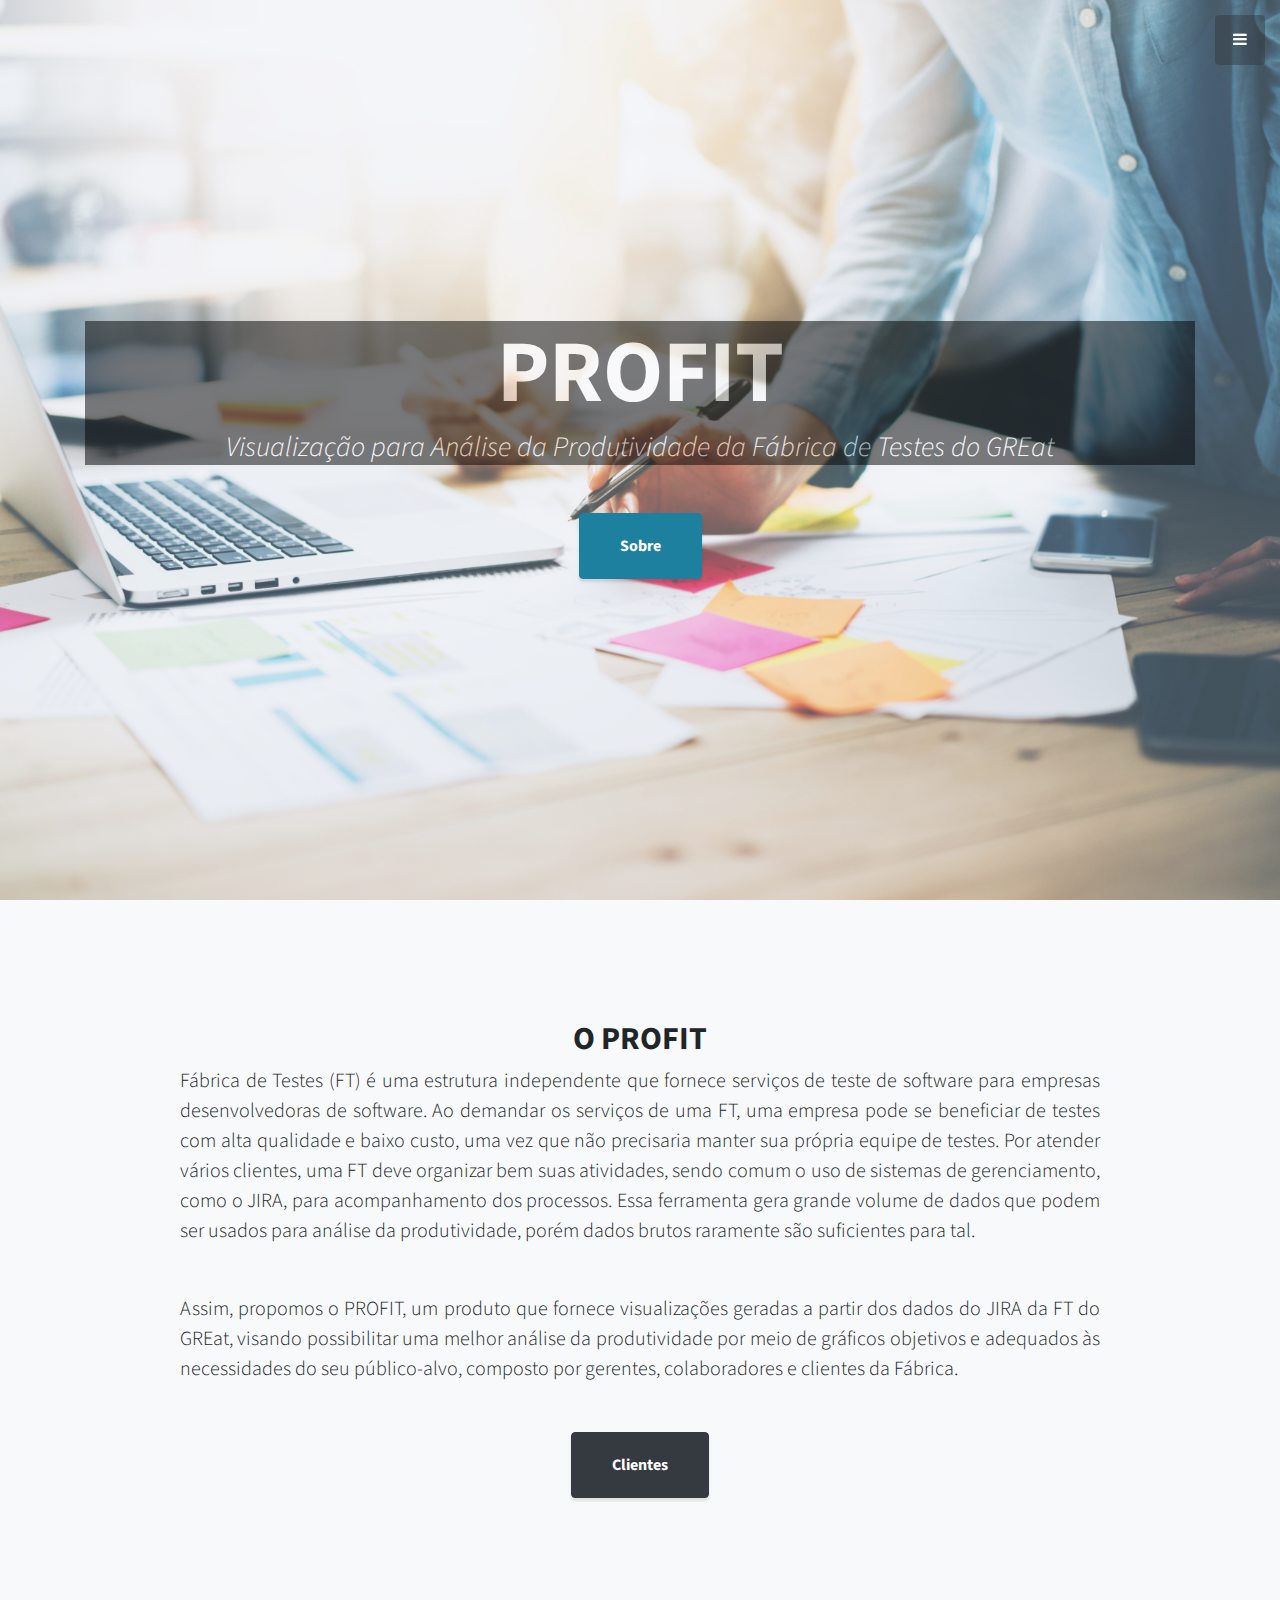
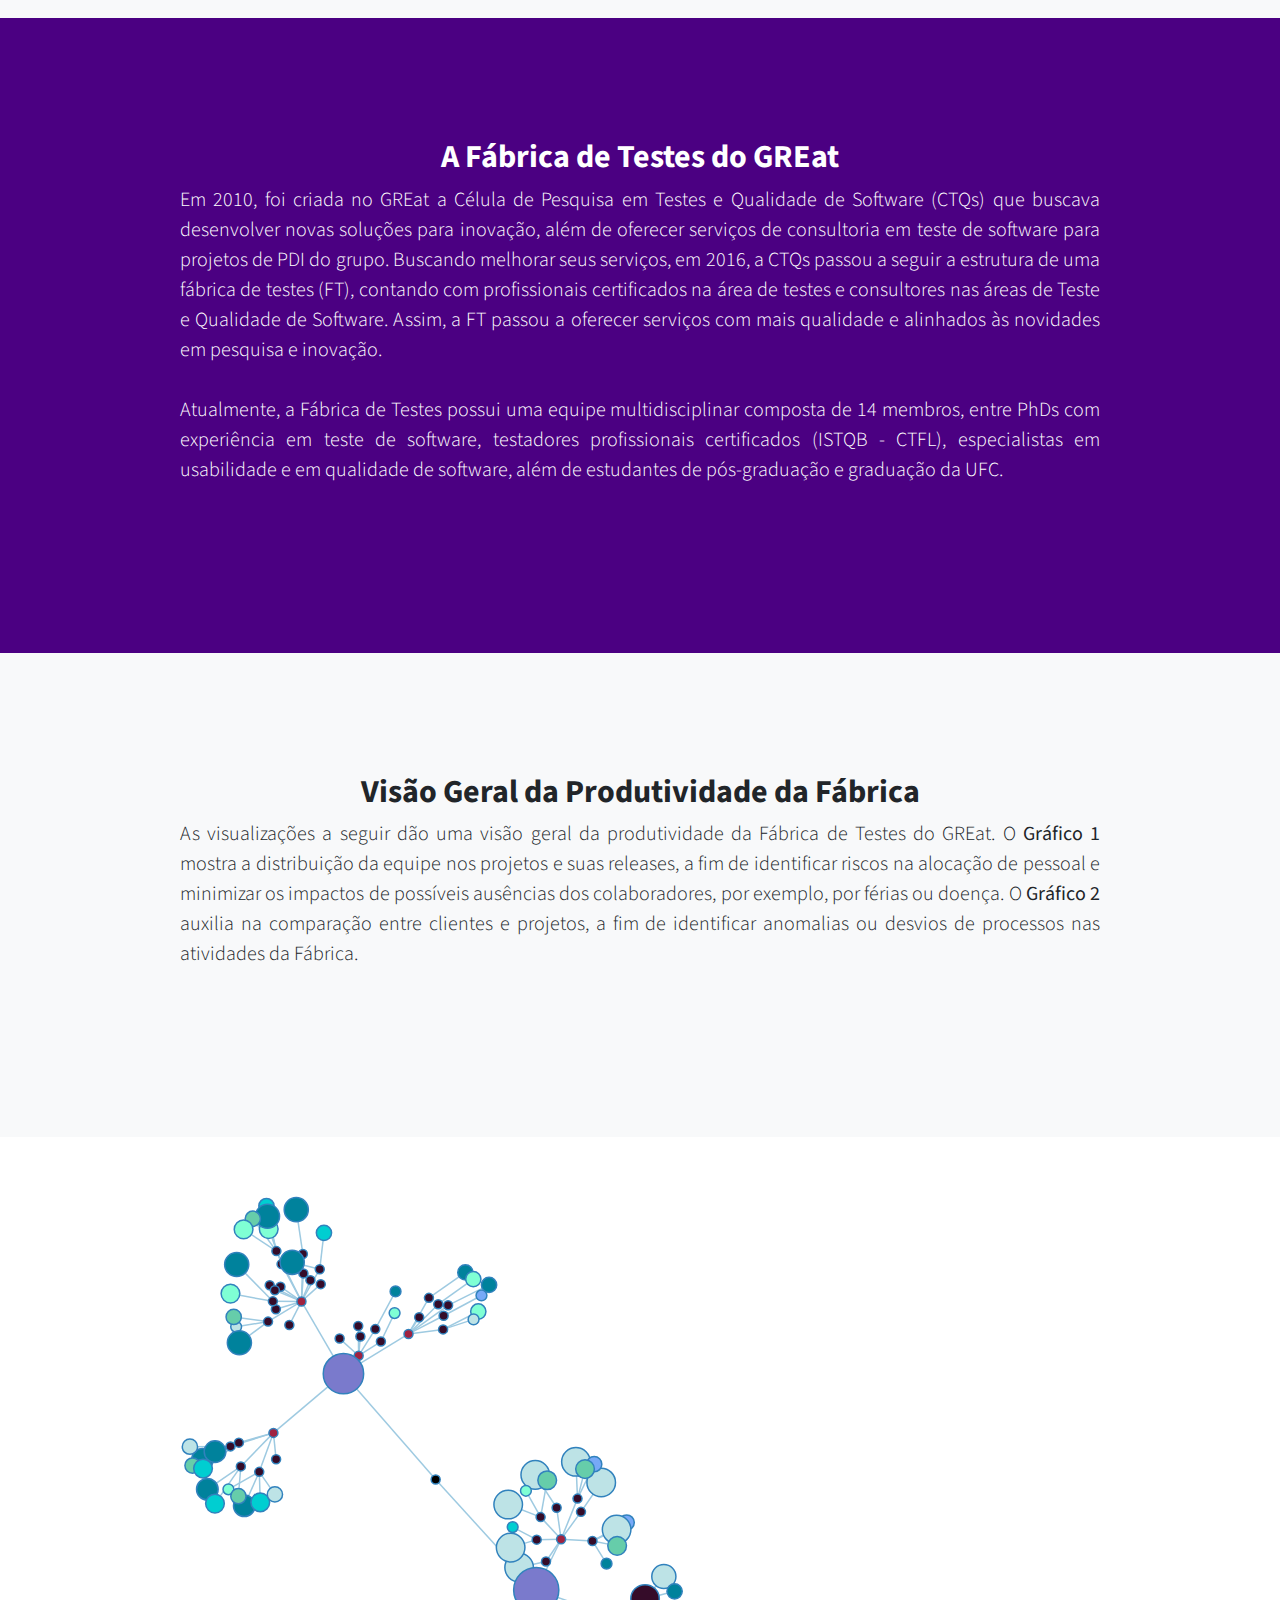
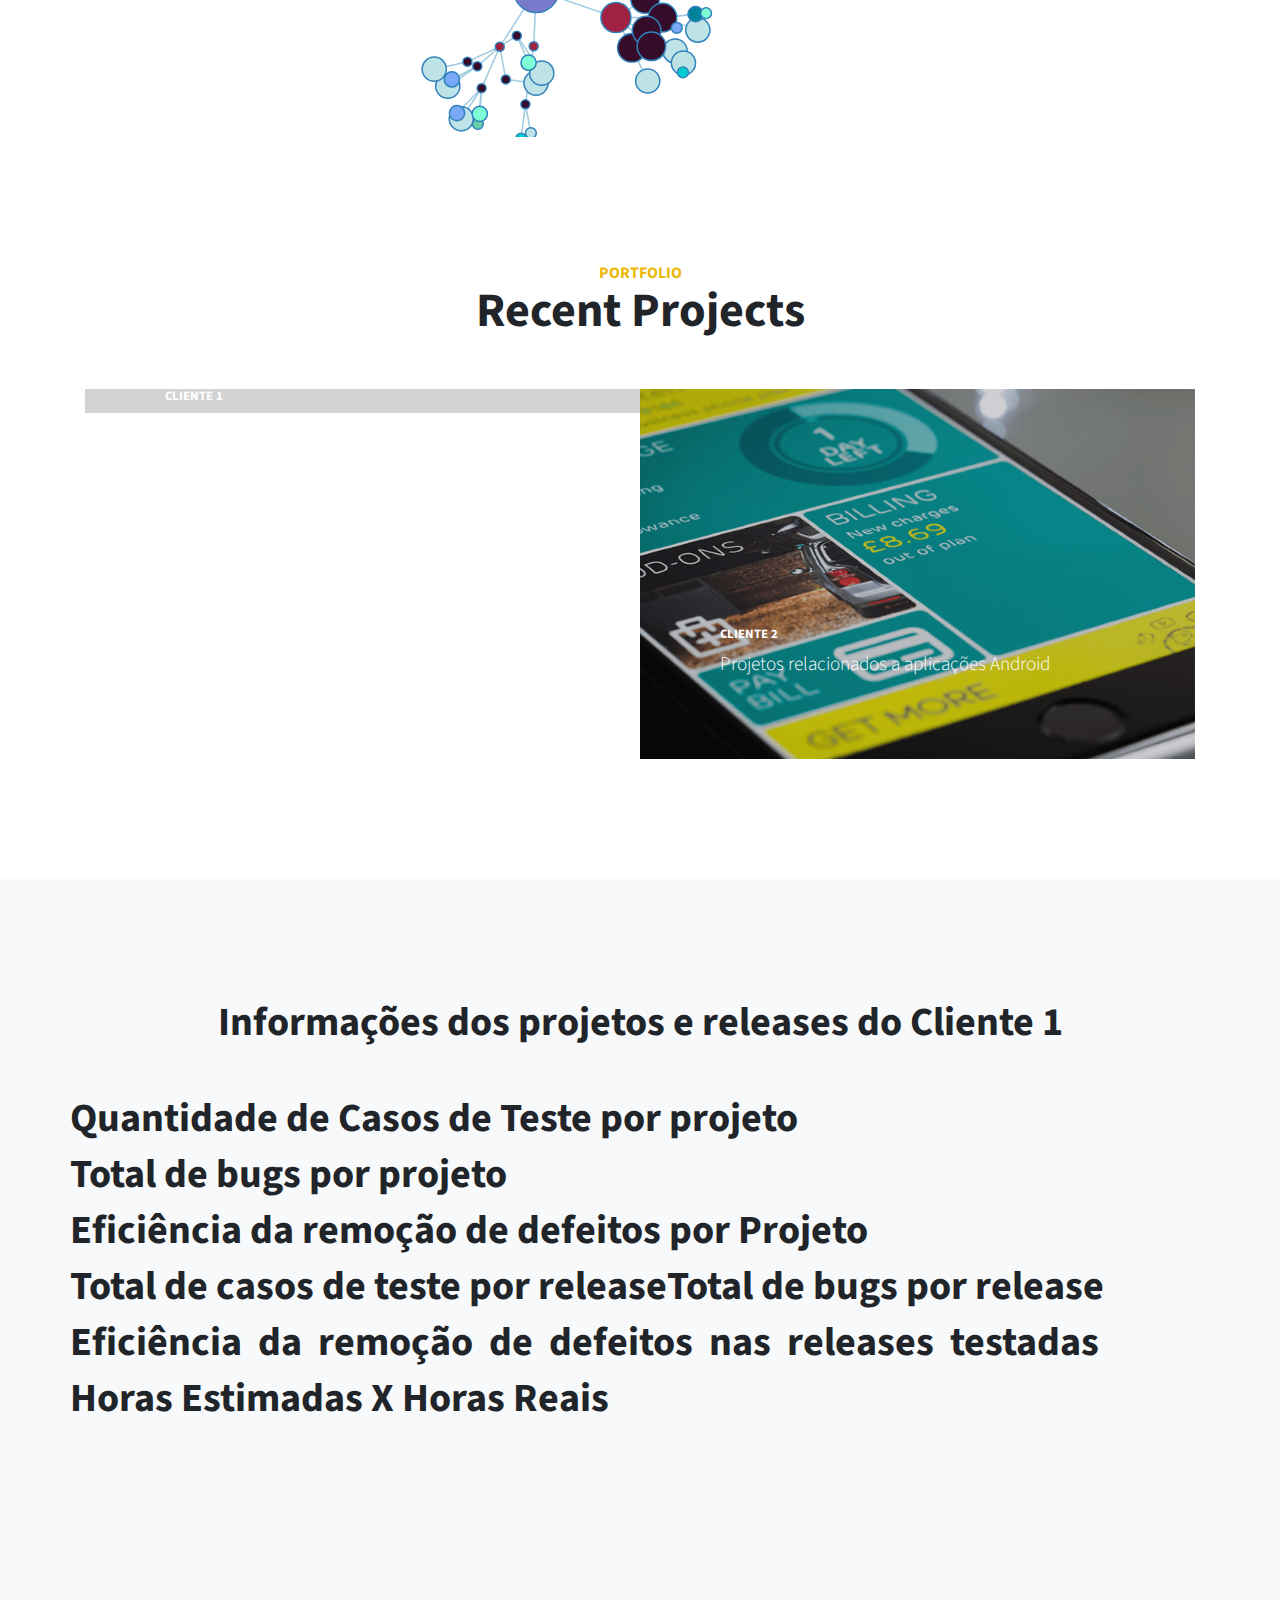
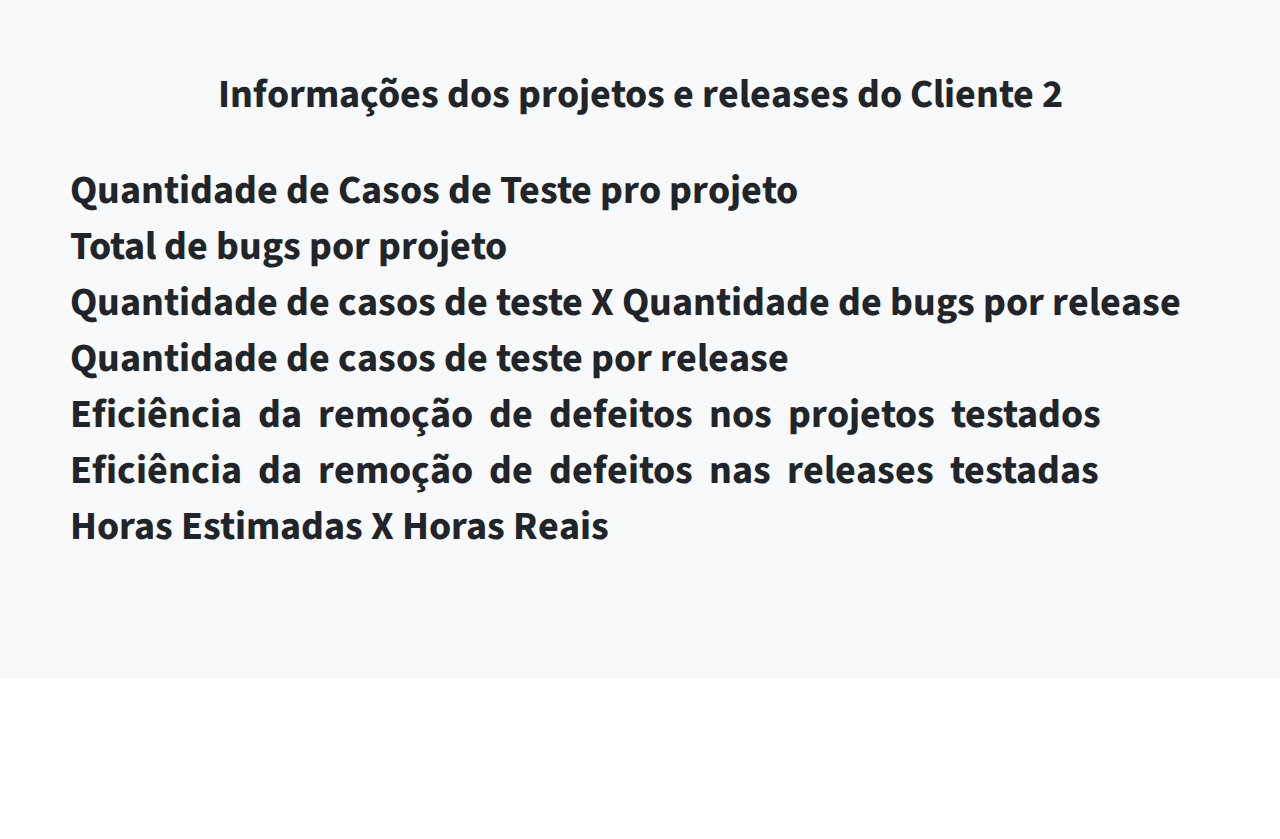
==== Site Visualizacao/index.html @ 038bfd09 "grafico de node" ====
<!DOCTYPE html>
<html lang="en">

  <head>

    <meta charset="utf-8">
    <meta name="viewport" content="width=device-width, initial-scale=1, shrink-to-fit=no">
    <meta name="description" content="">
    <meta name="author" content="">

    <link rel="stylesheet" href="css/dc.css">
    <link rel="stylesheet" href="css/styles.css">
    <script src="js/crossfilter.js" charset="utf-8"></script>
    <script src="https://d3js.org/d3.v3.min.js" charset="utf-8"></script>
    <script src="js/dc.js" charset="utf-8"></script>

    <title>Trabalho Final de Visualização</title>

    <!-- Bootstrap Core CSS -->
    <link href="vendor/bootstrap/css/bootstrap.min.css" rel="stylesheet">

    <!-- Custom Fonts -->
    <link href="vendor/font-awesome/css/font-awesome.min.css" rel="stylesheet" type="text/css">
    <link href="https://fonts.googleapis.com/css?family=Source+Sans+Pro:300,400,700,300italic,400italic,700italic" rel="stylesheet" type="text/css">
    <link href="vendor/simple-line-icons/css/simple-line-icons.css" rel="stylesheet">

    <!-- Gráfico de node CSS -->
    <link rel="stylesheet" type="text/css" href="css/style_node_link.css">

    <!-- Custom CSS -->
    <link href="css/stylish-portfolio.min.css" rel="stylesheet">

  </head>

  <body id="page-top">
    <!-- Navigation -->
    <a class="menu-toggle rounded" href="#">
      <i class="fa fa-bars"></i>
    </a>
    <nav id="sidebar-wrapper">
      <ul class="sidebar-nav">
        <li class="sidebar-brand">
          <a class="js-scroll-trigger" href="#page-top">Trabalho de Visualização</a>
        </li>
        <li class="sidebar-nav-item">
          <a class="js-scroll-trigger" href="#page-top">Início</a>
        </li>
        <li class="sidebar-nav-item">
          <a class="js-scroll-trigger" href="#geral">O PROFIT</a>
        </li>
        <li class="sidebar-nav-item">
          <a class="js-scroll-trigger" href="#fabrica">Fábrica de Teste</a>
        </li>
        <li class="sidebar-nav-item">
          <a class="js-scroll-trigger" href="#visualizacao">Visão Geral</a>
        </li>
        <li class="sidebar-nav-item">
          <a class="js-scroll-trigger" href="#clientes">Clientes</a>
        </li>

        <li class="sidebar-nav-item">
          <a class="js-scroll-trigger" href="#Cliente1">Projetos</a>
        </li>
        <li class="sidebar-nav-item">
          <a class="js-scroll-trigger" href="#contact">Equipe</a>
        </li>
      </ul>
    </nav>

    <!-- Header -->
    <header class="masthead d-flex">
      <div class="container text-center my-auto">

       <div class="teste" style="background-color: #000; opacity: 0.5">
        <h1 class="mb-1" style="color: white;">PROFIT</h1>
        <h3 class="mb-5" style="font-weight:300; color: white;  ">
          <em>Visualização para Análise da Produtividade da Fábrica de Testes do GREat  </em>
        </h3>

        </div>

        <a class="btn btn-primary btn-xl js-scroll-trigger" href="#geral">Sobre</a>
      </div>
      <div class="overlay"></div>
    </header>

    <!-- Visão Geral -->
    <section class="content-section bg-light" id="geral">
      <div class="container text-center">
        <div class="row">
          <div class="col-lg-10 mx-auto">
            <h2>O PROFIT</h2>

            <p class="lead mb-5" style="text-align:justify; text-justify: inter-word;">
              Fábrica de Testes (FT) é uma estrutura independente  que fornece serviços de teste de software para empresas desenvolvedoras de software. Ao demandar os serviços de uma FT, uma empresa pode se beneficiar de testes com alta qualidade e baixo custo, uma vez que não precisaria manter sua própria equipe de testes. Por atender vários clientes, uma FT deve organizar bem suas atividades, sendo comum o uso de sistemas de gerenciamento, como o JIRA, para acompanhamento dos processos. Essa ferramenta gera grande volume de dados que podem ser usados para análise da produtividade, porém dados brutos raramente são suficientes para tal.
            </p>
            <p class="lead mb-5" style="text-align:justify; text-justify: inter-word;">
              Assim, propomos o PROFIT, um produto que fornece visualizações geradas a partir dos dados do JIRA da FT do GREat, visando possibilitar uma melhor análise da produtividade por meio de gráficos objetivos e adequados às necessidades do seu público-alvo, composto por  gerentes, colaboradores e clientes da Fábrica.
            </p>
            <a class="btn btn-dark btn-xl js-scroll-trigger" href="#clientes">Clientes</a>
          </div>
        </div>
      </div>
    </section>


<!-- A fábrica de testes -->
    <section class="content-section bg-teste" id="fabrica" style="background-color: indigo">
      <div class="container text-center">
        <div class="row">
          <div class="col-lg-10 mx-auto">
            <h2 style="color: #fff">A Fábrica de Testes do GREat </h2>

            <p class="lead mb-5" style="text-align:justify; text-justify: inter-word; color: #fff" >
              Em 2010, foi criada no GREat a Célula de Pesquisa em Testes e Qualidade de Software (CTQs) que buscava desenvolver novas soluções para inovação, além de oferecer serviços de consultoria em teste de software para projetos de PDI do grupo. Buscando melhorar seus serviços, em 2016, a CTQs passou a seguir a estrutura de uma fábrica de testes (FT), contando com profissionais certificados na área de testes e consultores nas áreas de Teste e Qualidade de Software. Assim, a FT passou a oferecer serviços com mais qualidade e alinhados às novidades em pesquisa e inovação.
              <br><br>
              Atualmente, a Fábrica de Testes possui uma equipe multidisciplinar composta de 14 membros, entre PhDs com experiência em teste de software, testadores profissionais certificados (ISTQB - CTFL), especialistas em usabilidade e em qualidade de software, além de estudantes de pós-graduação e graduação da UFC.
            </p>

          </div>
        </div>
      </div>
    </section>

<!-- Visão Geral da Produtividade da Fábrica para o Cliente 1 -->
      <section class="content-section bg-light" id="visualizacao">
          <div class="container text-center">
             <div class="row">
               <div class="col-lg-10 mx-auto">
                 <h2>Visão Geral da Produtividade da Fábrica</h2>

                   <p class="lead mb-5" style="text-align:justify; text-justify: inter-word;" >
                   As visualizações a seguir dão uma visão geral da produtividade da Fábrica de Testes do GREat. O <b>Gráfico 1</b> mostra a distribuição da equipe nos projetos e suas releases, a fim de identificar riscos na alocação de pessoal e minimizar os impactos de possíveis ausências dos colaboradores, por exemplo, por férias ou doença.
                   O <b>Gráfico 2</b> auxilia na comparação entre clientes e projetos, a fim de identificar anomalias ou desvios de processos nas atividades da Fábrica.
                  </p>
                  <div class="container text-center">
                  <!-- Scripts do node -->
                  <script src="js/d3.v3.min.js"></script>
                  <script src="js/FT_Node_Link.js"></script>
                  </div> 

              </div>
             </div>
           </div>
       </section>
    <!-- Fim da seção de explicação das visualizações -->


<!-- Portfolio -->
    <section class="content-section" id="clientes">
      <div class="container">
        <div class="content-section-heading text-center">
          <h3 class="text-secondary mb-0">Portfolio</h3>
          <h2 class="mb-5">Recent Projects</h2>
        </div>
        <div class="row no-gutters">
          <div class="col-lg-6">
            <a class="portfolio-item" href="#Cliente1">
              <span class="caption">
                <span class="caption-content">
                  <h2>Cliente 1 </h2>
                  <p class="mb-0">Projetos relacionados a sistemas web</p>
                </span>
              </span>
              <img class="img-fluid" src="img/bClient01.png" alt="">
            </a>
          </div>
          <div class="col-lg-6">
            <a class="portfolio-item" href="#Cliente2">
              <span class="caption">
                <span class="caption-content">
                  <h2>Cliente 2 </h2>
                  <p class="mb-0">Projetos relacionados a aplicações Android</p>
                </span>
              </span>
              <img class="img-fluid" src="img/bClient02.png" alt="">
            </a>
          </div>

        </div>
      </div>
    </section>


    <!-- Cliente 1
    <section class="content-section bg-light" id="Cliente1">

      Inicio dos gráficos GErais do Cliente 1
      <div class="container text-center">
        <div class="row">
          <div class="col-lg-10 mx-auto">
            <h2>Informações Projeto 1</h2>
          </div>

          <div><h1>Gráfico de nós</h1>
             <div id=""></div>
          </div>

          <div><h1>Gráfico de Coordenadas Paraleleas</h1>
             <div id=""></div>
          </div>
        </div>
      </div>
    </section>
    Fim dos gráficos GErais do Cliente 1-->

    <!-- Projetos do cliente 1-->
    <section class="content-section bg-light" id="Cliente1">
      <!--Inicio dos gráficos dos projetos do cliente 1-->
      <div class="container text-center">
        <div class="row">
          <div class="col-lg-10 mx-auto">
            <h1>Informações dos projetos e releases do Cliente 1</h1>
          </div>

          <br></br><br></br>

          <div><h1>Quantidade de Casos de Teste por projeto</h1>
             <div id="chartTC_Projeto_Client1"></div>
          </div>

          <div><h1>Total de bugs por projeto</h1>
             <div id="chartBugs_Projeto_Client1"></div>
          </div>

          <div><h1>Eficiência da remoção de defeitos por Projeto</h1>
             <div id="chartDRE_Project_Client1"></div>
          </div>

          <div><h1>Total de casos de teste por release</h1>
             <div id="chartTC_Release_Client1"></div>
          </div>

          <div><h1>Total de bugs por release</h1>
             <div id="chartBugs_Release_Client1"></div>
          </div>

          <div><h1>Eficiência​ ​ da​ ​ remoção​ ​ de​ ​ defeitos​ ​ nas​ ​ releases​ ​ testadas</h1>
             <div id="chartDRE_Release_Client1"></div>
          </div>

          <div><h1>Horas Estimadas X Horas Reais</h1>
             <div id="chartHoras_Release_Client1"></div>
          </div>

        </div>
      </div>
      <!--Fim dos gráficos dos projetos do cliente 1-->
    </section>
    <!-- FIM Projetos do cliente 1-->

    <!-- Projetos do cliente 2-->
    <section class="content-section bg-light" id="Cliente2">

      <!--Inicio dos gráficos dos projetos do cliente 1-->
      <div class="container text-center">
        <div class="row">
          <div class="col-lg-10 mx-auto">
            <h1>Informações dos projetos e releases do Cliente 2</h1>
          </div>

          <br></br><br></br>

          <div><h1>Quantidade de Casos de Teste pro projeto</h1>
             <div id="chartTC_Projeto_Client2"></div>
          </div>

          <div><h1>Total de bugs por projeto</h1>
             <div id="chartBugs_Projeto_Client2"></div>
          </div>

          <div><h1>Quantidade de casos de teste X Quantidade de bugs por release</h1>
             <div id="chartDRE_Project_Client2"></div>
          </div>
          <div><h1>Quantidade de casos de teste por release</h1>
             <div id="chartTC_Release_Client2"></div>
          </div>

          <div><h1>Eficiência​ ​ da​ ​ remoção​ ​ de​ ​ defeitos​ ​ nos​ ​ projetos ​ testados</h1>
             <div id="chartBugs_Release_Client2"></div>
          </div>

          <div><h1>Eficiência​ ​ da​ ​ remoção​ ​ de​ ​ defeitos​ ​ nas​ ​ releases​ ​ testadas</h1>
             <div id="chartDRE_Release_Client2"></div>
          </div>

          <div><h1>Horas Estimadas X Horas Reais</h1>
             <div id="chartHoras_Release_Client2"></div>
          </div>

        </div>
      </div>
      <!--Fim dos gráficos dos projetos do cliente 2-->
    </section>
    <!-- FIM Projetos do cliente 2-->


    <!-- Footer -->
    <footer class="footer text-center">
      <div class="container">
        <!--
        <ul class="list-inline mb-5">
          <li class="list-inline-item">
            <a class="social-link rounded-circle text-white mr-3" href="#">
              <i class="icon-social-facebook"></i>
            </a>
          </li>
          <li class="list-inline-item">
            <a class="social-link rounded-circle text-white mr-3" href="#">
              <i class="icon-social-twitter"></i>
            </a>
          </li>
          <li class="list-inline-item">
            <a class="social-link rounded-circle text-white" href="#">
              <i class="icon-social-github"></i>
            </a>
          </li>
        </ul>
        <p class="text-muted small mb-0">Copyright &copy; Your Website 2017</p> -->
      </div>
    </footer>

    <!-- Scroll to Top Button-->
    <a class="scroll-to-top rounded js-scroll-trigger" href="#page-top">
      <i class="fa fa-angle-up"></i>
    </a>

    <!-- Bootstrap core JavaScript -->
    <script src="vendor/jquery/jquery.min.js"></script>
    <script src="vendor/bootstrap/js/bootstrap.bundle.min.js"></script>

    <!-- Plugin JavaScript -->
    <script src="vendor/jquery-easing/jquery.easing.min.js"></script>

    <!-- Custom scripts for this template -->
    <script src="js/stylish-portfolio.min.js"></script>

    <!-- Gráficos Cliente 1 -->
    <script src="js/graph_Client1.js"></script>

    <!-- Gráficos Cliente 2 -->
    <script src="js/graph_Client2.js"></script>

    <script>

    </script>



  </body>

</html>
---- Site Visualizacao/css/dc.css ----
.dc-chart path.dc-symbol, .dc-legend g.dc-legend-item.fadeout {
  fill-opacity: 0.5;
  stroke-opacity: 0.5; }

div.dc-chart {
  float: left; }

.dc-chart rect.bar {
  stroke: none;
  cursor: pointer; }
  .dc-chart rect.bar:hover {
    fill-opacity: .5; }

.dc-chart rect.deselected {
  stroke: none;
  fill: #ccc; }

.dc-chart .pie-slice {
  fill: #fff;
  font-size: 12px;
  cursor: pointer; }
  .dc-chart .pie-slice.external {
    fill: #000; }
  .dc-chart .pie-slice :hover, .dc-chart .pie-slice.highlight {
    fill-opacity: .8; }

.dc-chart .pie-path {
  fill: none;
  stroke-width: 2px;
  stroke: #000;
  opacity: 0.4; }

.dc-chart .selected path, .dc-chart .selected circle {
  stroke-width: 3;
  stroke: #ccc;
  fill-opacity: 1; }

.dc-chart .deselected path, .dc-chart .deselected circle {
  stroke: none;
  fill-opacity: .5;
  fill: #ccc; }

.dc-chart .axis path, .dc-chart .axis line {
  fill: none;
  stroke: #000;
  shape-rendering: crispEdges; }

.dc-chart .axis text {
  font: 10px sans-serif; }

.dc-chart .grid-line, .dc-chart .axis .grid-line, .dc-chart .grid-line line, .dc-chart .axis .grid-line line {
  fill: none;
  stroke: #ccc;
  opacity: .5;
  shape-rendering: crispEdges; }

.dc-chart .brush rect.background {
  z-index: -999; }

.dc-chart .brush rect.extent {
  fill: #4682b4;
  fill-opacity: .125; }

.dc-chart .brush .resize path {
  fill: #eee;
  stroke: #666; }

.dc-chart path.line {
  fill: none;
  stroke-width: 1.5px; }

.dc-chart path.area {
  fill-opacity: .3;
  stroke: none; }

.dc-chart path.highlight {
  stroke-width: 3;
  fill-opacity: 1;
  stroke-opacity: 1; }

.dc-chart g.state {
  cursor: pointer; }
  .dc-chart g.state :hover {
    fill-opacity: .8; }
  .dc-chart g.state path {
    stroke: #fff; }

.dc-chart g.deselected path {
  fill: #808080; }

.dc-chart g.deselected text {
  display: none; }

.dc-chart g.row rect {
  fill-opacity: 0.8;
  cursor: pointer; }
  .dc-chart g.row rect:hover {
    fill-opacity: 0.6; }

.dc-chart g.row text {
  fill: #fff;
  font-size: 12px;
  cursor: pointer; }

.dc-chart g.dc-tooltip path {
  fill: none;
  stroke: #808080;
  stroke-opacity: .8; }

.dc-chart g.county path {
  stroke: #fff;
  fill: none; }

.dc-chart g.debug rect {
  fill: #00f;
  fill-opacity: .2; }

.dc-chart g.axis text {
  -webkit-touch-callout: none;
  -webkit-user-select: none;
  -khtml-user-select: none;
  -moz-user-select: none;
  -ms-user-select: none;
  user-select: none;
  pointer-events: none; }

.dc-chart .node {
  font-size: 0.7em;
  cursor: pointer; }
  .dc-chart .node :hover {
    fill-opacity: .8; }

.dc-chart .bubble {
  stroke: none;
  fill-opacity: 0.6; }

.dc-chart .highlight {
  fill-opacity: 1;
  stroke-opacity: 1; }

.dc-chart .fadeout {
  fill-opacity: 0.2;
  stroke-opacity: 0.2; }

.dc-chart .box text {
  font: 10px sans-serif;
  -webkit-touch-callout: none;
  -webkit-user-select: none;
  -khtml-user-select: none;
  -moz-user-select: none;
  -ms-user-select: none;
  user-select: none;
  pointer-events: none; }

.dc-chart .box line, .dc-chart .box circle {
  fill: #fff; }

.dc-chart .box rect, .dc-chart .box line, .dc-chart .box circle {
  stroke: #000;
  stroke-width: 1.5px; }

.dc-chart .box .center {
  stroke-dasharray: 3, 3; }

.dc-chart .box .outlier {
  fill: none;
  stroke: #ccc; }

.dc-chart .box.deselected {
  opacity: 0.5; }
  .dc-chart .box.deselected .box {
    fill: #ccc; }

.dc-chart .symbol {
  stroke: none; }

.dc-chart .heatmap .box-group.deselected rect {
  stroke: none;
  fill-opacity: 0.5;
  fill: #ccc; }

.dc-chart .heatmap g.axis text {
  pointer-events: all;
  cursor: pointer; }

.dc-chart .empty-chart .pie-slice {
  cursor: default; }
  .dc-chart .empty-chart .pie-slice path {
    fill: #fee;
    cursor: default; }

.dc-chart circle.dot {
  stroke: none; }

.dc-data-count {
  float: right;
  margin-top: 15px;
  margin-right: 15px; }
  .dc-data-count .filter-count, .dc-data-count .total-count {
    color: #3182bd;
    font-weight: bold; }

.dc-legend {
  font-size: 11px; }
  .dc-legend .dc-legend-item {
    cursor: pointer; }

.dc-hard .number-display {
  float: none; }
---- Site Visualizacao/css/styles.css ----
body {
    font-family: "helvetica"
}
---- Site Visualizacao/vendor/simple-line-icons/css/simple-line-icons.css ----
@font-face {
  font-family: 'simple-line-icons';
  src: url('../fonts/Simple-Line-Icons.eot?v=2.4.0');
  src: url('../fonts/Simple-Line-Icons.eot?v=2.4.0#iefix') format('embedded-opentype'), url('../fonts/Simple-Line-Icons.woff2?v=2.4.0') format('woff2'), url('../fonts/Simple-Line-Icons.ttf?v=2.4.0') format('truetype'), url('../fonts/Simple-Line-Icons.woff?v=2.4.0') format('woff'), url('../fonts/Simple-Line-Icons.svg?v=2.4.0#simple-line-icons') format('svg');
  font-weight: normal;
  font-style: normal;
}
/*
 Use the following CSS code if you want to have a class per icon.
 Instead of a list of all class selectors, you can use the generic [class*="icon-"] selector, but it's slower:
*/
.icon-user,
.icon-people,
.icon-user-female,
.icon-user-follow,
.icon-user-following,
.icon-user-unfollow,
.icon-login,
.icon-logout,
.icon-emotsmile,
.icon-phone,
.icon-call-end,
.icon-call-in,
.icon-call-out,
.icon-map,
.icon-location-pin,
.icon-direction,
.icon-directions,
.icon-compass,
.icon-layers,
.icon-menu,
.icon-list,
.icon-options-vertical,
.icon-options,
.icon-arrow-down,
.icon-arrow-left,
.icon-arrow-right,
.icon-arrow-up,
.icon-arrow-up-circle,
.icon-arrow-left-circle,
.icon-arrow-right-circle,
.icon-arrow-down-circle,
.icon-check,
.icon-clock,
.icon-plus,
.icon-minus,
.icon-close,
.icon-event,
.icon-exclamation,
.icon-organization,
.icon-trophy,
.icon-screen-smartphone,
.icon-screen-desktop,
.icon-plane,
.icon-notebook,
.icon-mustache,
.icon-mouse,
.icon-magnet,
.icon-energy,
.icon-disc,
.icon-cursor,
.icon-cursor-move,
.icon-crop,
.icon-chemistry,
.icon-speedometer,
.icon-shield,
.icon-screen-tablet,
.icon-magic-wand,
.icon-hourglass,
.icon-graduation,
.icon-ghost,
.icon-game-controller,
.icon-fire,
.icon-eyeglass,
.icon-envelope-open,
.icon-envelope-letter,
.icon-bell,
.icon-badge,
.icon-anchor,
.icon-wallet,
.icon-vector,
.icon-speech,
.icon-puzzle,
.icon-printer,
.icon-present,
.icon-playlist,
.icon-pin,
.icon-picture,
.icon-handbag,
.icon-globe-alt,
.icon-globe,
.icon-folder-alt,
.icon-folder,
.icon-film,
.icon-feed,
.icon-drop,
.icon-drawer,
.icon-docs,
.icon-doc,
.icon-diamond,
.icon-cup,
.icon-calculator,
.icon-bubbles,
.icon-briefcase,
.icon-book-open,
.icon-basket-loaded,
.icon-basket,
.icon-bag,
.icon-action-undo,
.icon-action-redo,
.icon-wrench,
.icon-umbrella,
.icon-trash,
.icon-tag,
.icon-support,
.icon-frame,
.icon-size-fullscreen,
.icon-size-actual,
.icon-shuffle,
.icon-share-alt,
.icon-share,
.icon-rocket,
.icon-question,
.icon-pie-chart,
.icon-pencil,
.icon-note,
.icon-loop,
.icon-home,
.icon-grid,
.icon-graph,
.icon-microphone,
.icon-music-tone-alt,
.icon-music-tone,
.icon-earphones-alt,
.icon-earphones,
.icon-equalizer,
.icon-like,
.icon-dislike,
.icon-control-start,
.icon-control-rewind,
.icon-control-play,
.icon-control-pause,
.icon-control-forward,
.icon-control-end,
.icon-volume-1,
.icon-volume-2,
.icon-volume-off,
.icon-calendar,
.icon-bulb,
.icon-chart,
.icon-ban,
.icon-bubble,
.icon-camrecorder,
.icon-camera,
.icon-cloud-download,
.icon-cloud-upload,
.icon-envelope,
.icon-eye,
.icon-flag,
.icon-heart,
.icon-info,
.icon-key,
.icon-link,
.icon-lock,
.icon-lock-open,
.icon-magnifier,
.icon-magnifier-add,
.icon-magnifier-remove,
.icon-paper-clip,
.icon-paper-plane,
.icon-power,
.icon-refresh,
.icon-reload,
.icon-settings,
.icon-star,
.icon-symbol-female,
.icon-symbol-male,
.icon-target,
.icon-credit-card,
.icon-paypal,
.icon-social-tumblr,
.icon-social-twitter,
.icon-social-facebook,
.icon-social-instagram,
.icon-social-linkedin,
.icon-social-pinterest,
.icon-social-github,
.icon-social-google,
.icon-social-reddit,
.icon-social-skype,
.icon-social-dribbble,
.icon-social-behance,
.icon-social-foursqare,
.icon-social-soundcloud,
.icon-social-spotify,
.icon-social-stumbleupon,
.icon-social-youtube,
.icon-social-dropbox,
.icon-social-vkontakte,
.icon-social-steam {
  font-family: 'simple-line-icons';
  speak: none;
  font-style: normal;
  font-weight: normal;
  font-variant: normal;
  text-transform: none;
  line-height: 1;
  /* Better Font Rendering =========== */
  -webkit-font-smoothing: antialiased;
  -moz-osx-font-smoothing: grayscale;
}
.icon-user:before {
  content: "\e005";
}
.icon-people:before {
  content: "\e001";
}
.icon-user-female:before {
  content: "\e000";
}
.icon-user-follow:before {
  content: "\e002";
}
.icon-user-following:before {
  content: "\e003";
}
.icon-user-unfollow:before {
  content: "\e004";
}
.icon-login:before {
  content: "\e066";
}
.icon-logout:before {
  content: "\e065";
}
.icon-emotsmile:before {
  content: "\e021";
}
.icon-phone:before {
  content: "\e600";
}
.icon-call-end:before {
  content: "\e048";
}
.icon-call-in:before {
  content: "\e047";
}
.icon-call-out:before {
  content: "\e046";
}
.icon-map:before {
  content: "\e033";
}
.icon-location-pin:before {
  content: "\e096";
}
.icon-direction:before {
  content: "\e042";
}
.icon-directions:before {
  content: "\e041";
}
.icon-compass:before {
  content: "\e045";
}
.icon-layers:before {
  content: "\e034";
}
.icon-menu:before {
  content: "\e601";
}
.icon-list:before {
  content: "\e067";
}
.icon-options-vertical:before {
  content: "\e602";
}
.icon-options:before {
  content: "\e603";
}
.icon-arrow-down:before {
  content: "\e604";
}
.icon-arrow-left:before {
  content: "\e605";
}
.icon-arrow-right:before {
  content: "\e606";
}
.icon-arrow-up:before {
  content: "\e607";
}
.icon-arrow-up-circle:before {
  content: "\e078";
}
.icon-arrow-left-circle:before {
  content: "\e07a";
}
.icon-arrow-right-circle:before {
  content: "\e079";
}
.icon-arrow-down-circle:before {
  content: "\e07b";
}
.icon-check:before {
  content: "\e080";
}
.icon-clock:before {
  content: "\e081";
}
.icon-plus:before {
  content: "\e095";
}
.icon-minus:before {
  content: "\e615";
}
.icon-close:before {
  content: "\e082";
}
.icon-event:before {
  content: "\e619";
}
.icon-exclamation:before {
  content: "\e617";
}
.icon-organization:before {
  content: "\e616";
}
.icon-trophy:before {
  content: "\e006";
}
.icon-screen-smartphone:before {
  content: "\e010";
}
.icon-screen-desktop:before {
  content: "\e011";
}
.icon-plane:before {
  content: "\e012";
}
.icon-notebook:before {
  content: "\e013";
}
.icon-mustache:before {
  content: "\e014";
}
.icon-mouse:before {
  content: "\e015";
}
.icon-magnet:before {
  content: "\e016";
}
.icon-energy:before {
  content: "\e020";
}
.icon-disc:before {
  content: "\e022";
}
.icon-cursor:before {
  content: "\e06e";
}
.icon-cursor-move:before {
  content: "\e023";
}
.icon-crop:before {
  content: "\e024";
}
.icon-chemistry:before {
  content: "\e026";
}
.icon-speedometer:before {
  content: "\e007";
}
.icon-shield:before {
  content: "\e00e";
}
.icon-screen-tablet:before {
  content: "\e00f";
}
.icon-magic-wand:before {
  content: "\e017";
}
.icon-hourglass:before {
  content: "\e018";
}
.icon-graduation:before {
  content: "\e019";
}
.icon-ghost:before {
  content: "\e01a";
}
.icon-game-controller:before {
  content: "\e01b";
}
.icon-fire:before {
  content: "\e01c";
}
.icon-eyeglass:before {
  content: "\e01d";
}
.icon-envelope-open:before {
  content: "\e01e";
}
.icon-envelope-letter:before {
  content: "\e01f";
}
.icon-bell:before {
  content: "\e027";
}
.icon-badge:before {
  content: "\e028";
}
.icon-anchor:before {
  content: "\e029";
}
.icon-wallet:before {
  content: "\e02a";
}
.icon-vector:before {
  content: "\e02b";
}
.icon-speech:before {
  content: "\e02c";
}
.icon-puzzle:before {
  content: "\e02d";
}
.icon-printer:before {
  content: "\e02e";
}
.icon-present:before {
  content: "\e02f";
}
.icon-playlist:before {
  content: "\e030";
}
.icon-pin:before {
  content: "\e031";
}
.icon-picture:before {
  content: "\e032";
}
.icon-handbag:before {
  content: "\e035";
}
.icon-globe-alt:before {
  content: "\e036";
}
.icon-globe:before {
  content: "\e037";
}
.icon-folder-alt:before {
  content: "\e039";
}
.icon-folder:before {
  content: "\e089";
}
.icon-film:before {
  content: "\e03a";
}
.icon-feed:before {
  content: "\e03b";
}
.icon-drop:before {
  content: "\e03e";
}
.icon-drawer:before {
  content: "\e03f";
}
.icon-docs:before {
  content: "\e040";
}
.icon-doc:before {
  content: "\e085";
}
.icon-diamond:before {
  content: "\e043";
}
.icon-cup:before {
  content: "\e044";
}
.icon-calculator:before {
  content: "\e049";
}
.icon-bubbles:before {
  content: "\e04a";
}
.icon-briefcase:before {
  content: "\e04b";
}
.icon-book-open:before {
  content: "\e04c";
}
.icon-basket-loaded:before {
  content: "\e04d";
}
.icon-basket:before {
  content: "\e04e";
}
.icon-bag:before {
  content: "\e04f";
}
.icon-action-undo:before {
  content: "\e050";
}
.icon-action-redo:before {
  content: "\e051";
}
.icon-wrench:before {
  content: "\e052";
}
.icon-umbrella:before {
  content: "\e053";
}
.icon-trash:before {
  content: "\e054";
}
.icon-tag:before {
  content: "\e055";
}
.icon-support:before {
  content: "\e056";
}
.icon-frame:before {
  content: "\e038";
}
.icon-size-fullscreen:before {
  content: "\e057";
}
.icon-size-actual:before {
  content: "\e058";
}
.icon-shuffle:before {
  content: "\e059";
}
.icon-share-alt:before {
  content: "\e05a";
}
.icon-share:before {
  content: "\e05b";
}
.icon-rocket:before {
  content: "\e05c";
}
.icon-question:before {
  content: "\e05d";
}
.icon-pie-chart:before {
  content: "\e05e";
}
.icon-pencil:before {
  content: "\e05f";
}
.icon-note:before {
  content: "\e060";
}
.icon-loop:before {
  content: "\e064";
}
.icon-home:before {
  content: "\e069";
}
.icon-grid:before {
  content: "\e06a";
}
.icon-graph:before {
  content: "\e06b";
}
.icon-microphone:before {
  content: "\e063";
}
.icon-music-tone-alt:before {
  content: "\e061";
}
.icon-music-tone:before {
  content: "\e062";
}
.icon-earphones-alt:before {
  content: "\e03c";
}
.icon-earphones:before {
  content: "\e03d";
}
.icon-equalizer:before {
  content: "\e06c";
}
.icon-like:before {
  content: "\e068";
}
.icon-dislike:before {
  content: "\e06d";
}
.icon-control-start:before {
  content: "\e06f";
}
.icon-control-rewind:before {
  content: "\e070";
}
.icon-control-play:before {
  content: "\e071";
}
.icon-control-pause:before {
  content: "\e072";
}
.icon-control-forward:before {
  content: "\e073";
}
.icon-control-end:before {
  content: "\e074";
}
.icon-volume-1:before {
  content: "\e09f";
}
.icon-volume-2:before {
  content: "\e0a0";
}
.icon-volume-off:before {
  content: "\e0a1";
}
.icon-calendar:before {
  content: "\e075";
}
.icon-bulb:before {
  content: "\e076";
}
.icon-chart:before {
  content: "\e077";
}
.icon-ban:before {
  content: "\e07c";
}
.icon-bubble:before {
  content: "\e07d";
}
.icon-camrecorder:before {
  content: "\e07e";
}
.icon-camera:before {
  content: "\e07f";
}
.icon-cloud-download:before {
  content: "\e083";
}
.icon-cloud-upload:before {
  content: "\e084";
}
.icon-envelope:before {
  content: "\e086";
}
.icon-eye:before {
  content: "\e087";
}
.icon-flag:before {
  content: "\e088";
}
.icon-heart:before {
  content: "\e08a";
}
.icon-info:before {
  content: "\e08b";
}
.icon-key:before {
  content: "\e08c";
}
.icon-link:before {
  content: "\e08d";
}
.icon-lock:before {
  content: "\e08e";
}
.icon-lock-open:before {
  content: "\e08f";
}
.icon-magnifier:before {
  content: "\e090";
}
.icon-magnifier-add:before {
  content: "\e091";
}
.icon-magnifier-remove:before {
  content: "\e092";
}
.icon-paper-clip:before {
  content: "\e093";
}
.icon-paper-plane:before {
  content: "\e094";
}
.icon-power:before {
  content: "\e097";
}
.icon-refresh:before {
  content: "\e098";
}
.icon-reload:before {
  content: "\e099";
}
.icon-settings:before {
  content: "\e09a";
}
.icon-star:before {
  content: "\e09b";
}
.icon-symbol-female:before {
  content: "\e09c";
}
.icon-symbol-male:before {
  content: "\e09d";
}
.icon-target:before {
  content: "\e09e";
}
.icon-credit-card:before {
  content: "\e025";
}
.icon-paypal:before {
  content: "\e608";
}
.icon-social-tumblr:before {
  content: "\e00a";
}
.icon-social-twitter:before {
  content: "\e009";
}
.icon-social-facebook:before {
  content: "\e00b";
}
.icon-social-instagram:before {
  content: "\e609";
}
.icon-social-linkedin:before {
  content: "\e60a";
}
.icon-social-pinterest:before {
  content: "\e60b";
}
.icon-social-github:before {
  content: "\e60c";
}
.icon-social-google:before {
  content: "\e60d";
}
.icon-social-reddit:before {
  content: "\e60e";
}
.icon-social-skype:before {
  content: "\e60f";
}
.icon-social-dribbble:before {
  content: "\e00d";
}
.icon-social-behance:before {
  content: "\e610";
}
.icon-social-foursqare:before {
  content: "\e611";
}
.icon-social-soundcloud:before {
  content: "\e612";
}
.icon-social-spotify:before {
  content: "\e613";
}
.icon-social-stumbleupon:before {
  content: "\e614";
}
.icon-social-youtube:before {
  content: "\e008";
}
.icon-social-dropbox:before {
  content: "\e00c";
}
.icon-social-vkontakte:before {
  content: "\e618";
}
.icon-social-steam:before {
  content: "\e620";
}
---- Site Visualizacao/css/style_node_link.css ----
.node {
  cursor: pointer;
  stroke: #3182bd;
  stroke-width: 1.5px;
}

.link {
  fill: none;
  stroke: #9ecae1;
  stroke-width: 1.5px;
}
---- Site Visualizacao/css/stylish-portfolio.min.css ----
/*!
 * Start Bootstrap - Stylish Portfolio v4.0.0-beta.2 (https://startbootstrap.com/template-overviews/stylish-portfolio)
 * Copyright 2013-2017 Start Bootstrap
 * Licensed under MIT (https://github.com/BlackrockDigital/startbootstrap-stylish-portfolio/blob/master/LICENSE)
 */body,html{width:100%;height:100%}body{font-family:'Source Sans Pro'}.btn-xl{padding:1.25rem 2.5rem}.content-section{padding-top:7.5rem;padding-bottom:7.5rem}.content-section-heading h2{font-size:3rem}.content-section-heading h3{font-size:1rem;text-transform:uppercase}h1,h2,h3,h4,h5,h6{font-weight:700}.text-faded{color:rgba(255,255,255,.7)}.map{height:30rem}@media (max-width:992px){.map{height:75%}}.map iframe{pointer-events:none}.scroll-to-top{position:fixed;right:15px;bottom:15px;display:none;width:50px;height:50px;text-align:center;color:#fff;background:rgba(52,58,64,.5);line-height:45px}.scroll-to-top:focus,.scroll-to-top:hover{color:#fff}.scroll-to-top:hover{background:#343a40}.scroll-to-top i{font-weight:800}.masthead{min-height:30rem;position:relative;display:table;width:100%;height:auto;padding-top:8rem;padding-bottom:8rem;background:linear-gradient(90deg,rgba(255,255,255,.1) 0,rgba(255,255,255,.1) 100%),url(../img/bg03.jpg);background-position:center center;background-repeat:no-repeat;background-size:cover}.masthead h1{font-size:4rem;margin:0;padding:0}@media (min-width:992px){.masthead{height:100vh}.masthead h1{font-size:5.5rem}}#sidebar-wrapper{position:fixed;z-index:2;right:0;width:250px;height:100%;-webkit-transition:all .4s ease 0s;-moz-transition:all .4s ease 0s;-ms-transition:all .4s ease 0s;-o-transition:all .4s ease 0s;transition:all .4s ease 0s;transform:translateX(250px);background:#1d809f;border-left:1px solid rgba(255,255,255,.1)}.sidebar-nav{position:absolute;top:0;width:250px;margin:0;padding:0;list-style:none}.sidebar-nav li.sidebar-nav-item a{display:block;text-decoration:none;color:#fff;padding:15px}.sidebar-nav li a:hover{text-decoration:none;color:#fff;background:rgba(255,255,255,.2)}.sidebar-nav li a:active,.sidebar-nav li a:focus{text-decoration:none}.sidebar-nav>.sidebar-brand{font-size:1.2rem;background:rgba(52,58,64,.1);height:80px;line-height:50px;padding-top:15px;padding-bottom:15px;padding-left:15px}.sidebar-nav>.sidebar-brand a{color:#fff}.sidebar-nav>.sidebar-brand a:hover{color:#fff;background:0 0}#sidebar-wrapper.active{right:250px;width:250px;-webkit-transition:all .4s ease 0s;-moz-transition:all .4s ease 0s;-ms-transition:all .4s ease 0s;-o-transition:all .4s ease 0s;transition:all .4s ease 0s}.menu-toggle{position:fixed;right:15px;top:15px;width:50px;height:50px;text-align:center;color:#fff;background:rgba(52,58,64,.5);line-height:50px;z-index:999}.menu-toggle:focus,.menu-toggle:hover{color:#fff}.menu-toggle:hover{background:#343a40}.service-icon{background-color:#fff;color:#1d809f;height:7rem;width:7rem;display:block;line-height:7.5rem;font-size:2.25rem;box-shadow:0 3px 3px 0 rgba(0,0,0,.1)}.callout{padding:15rem 0;background:linear-gradient(90deg,rgba(255,255,255,.1) 0,rgba(255,255,255,.1) 100%),url(../img/bg-callout.jpg);background-position:center center;background-repeat:no-repeat;background-size:cover}.callout h2{font-size:3.5rem;font-weight:700;display:block;max-width:30rem}.portfolio-item{display:block;position:relative;overflow:hidden;max-width:530px;margin:auto auto 1rem}.portfolio-item .caption{display:flex;height:100%;width:100%;background-color:rgba(33,37,41,.2);position:absolute;top:0;bottom:0;z-index:1}.portfolio-item .caption .caption-content{color:#fff;margin:auto 2rem 2rem}.portfolio-item .caption .caption-content h2{font-size:.8rem;text-transform:uppercase}.portfolio-item .caption .caption-content p{font-weight:300;font-size:1.2rem}@media (min-width:992px){.portfolio-item{max-width:none;margin:0}.portfolio-item .caption{-webkit-transition:-webkit-clip-path .25s ease-out,background-color .7s;-webkit-clip-path:inset(0);clip-path:inset(0)}.portfolio-item .caption .caption-content{transition:opacity .25s;margin-left:5rem;margin-right:5rem;margin-bottom:5rem}.portfolio-item img{-webkit-transition:-webkit-clip-path .25s ease-out;-webkit-clip-path:inset(-1px);clip-path:inset(-1px)}.portfolio-item:hover img{-webkit-clip-path:inset(2rem);clip-path:inset(2rem)}.portfolio-item:hover .caption{background-color:rgba(29,128,159,.9);-webkit-clip-path:inset(2rem);clip-path:inset(2rem)}}footer.footer{padding-top:5rem;padding-bottom:5rem}footer.footer .social-link{display:block;height:4rem;width:4rem;line-height:4.3rem;font-size:1.5rem;background-color:#1d809f;transition:background-color .15s ease-in-out;box-shadow:0 3px 3px 0 rgba(0,0,0,.1)}footer.footer .social-link:hover{background-color:#155d74;text-decoration:none}a{color:#1d809f}a:active,a:focus,a:hover{color:#155d74}.btn-primary{background-color:#1d809f!important;border-color:#1d809f!important;color:#fff!important}.btn-primary:active,.btn-primary:focus,.btn-primary:hover{background-color:#155d74!important;border-color:#155d74!important}.btn-secondary{background-color:#ecb807!important;border-color:#ecb807!important;color:#fff!important}.btn-secondary:active,.btn-secondary:focus,.btn-secondary:hover{background-color:#ba9106!important;border-color:#ba9106!important}.btn-dark{color:#fff!important}.btn{box-shadow:0 3px 3px 0 rgba(0,0,0,.1);font-weight:700}.bg-primary{background-color:#1d809f!important}.text-primary{color:#1d809f!important}.text-secondary{color:#ecb807!important}
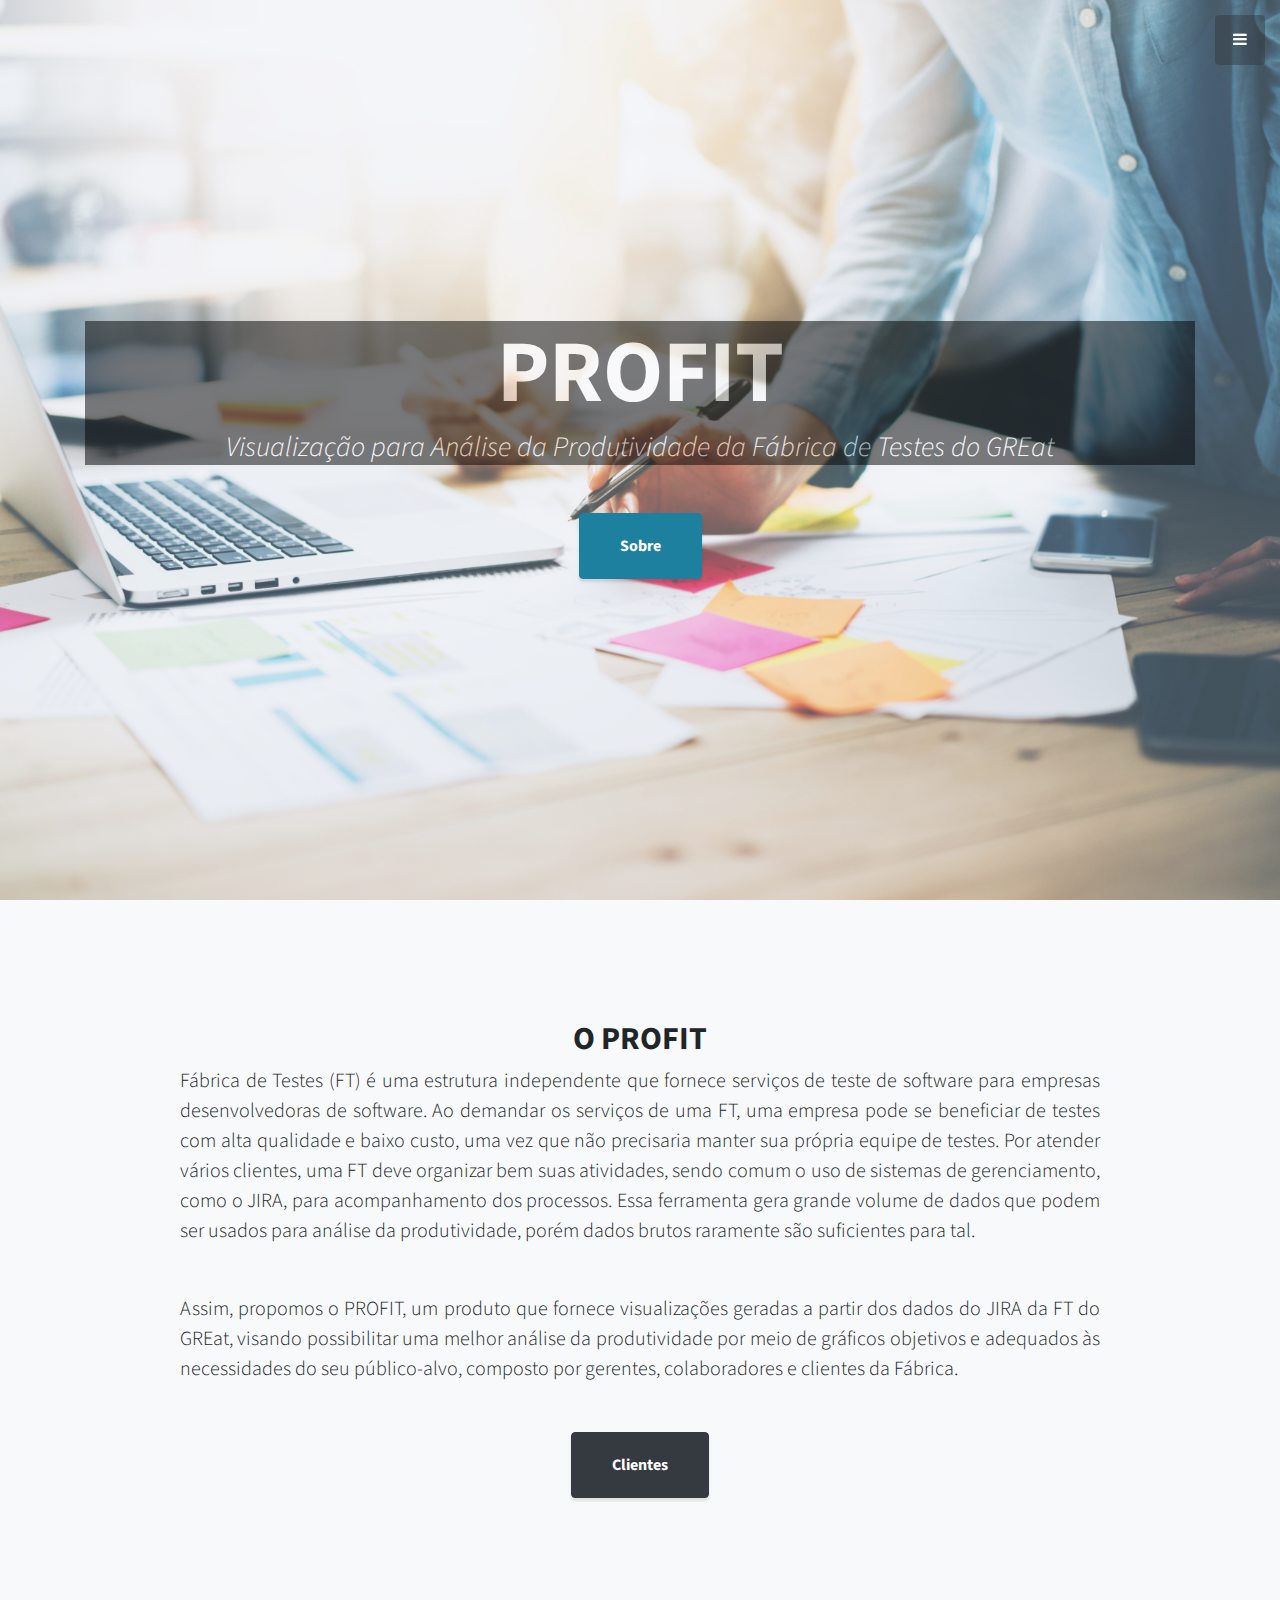
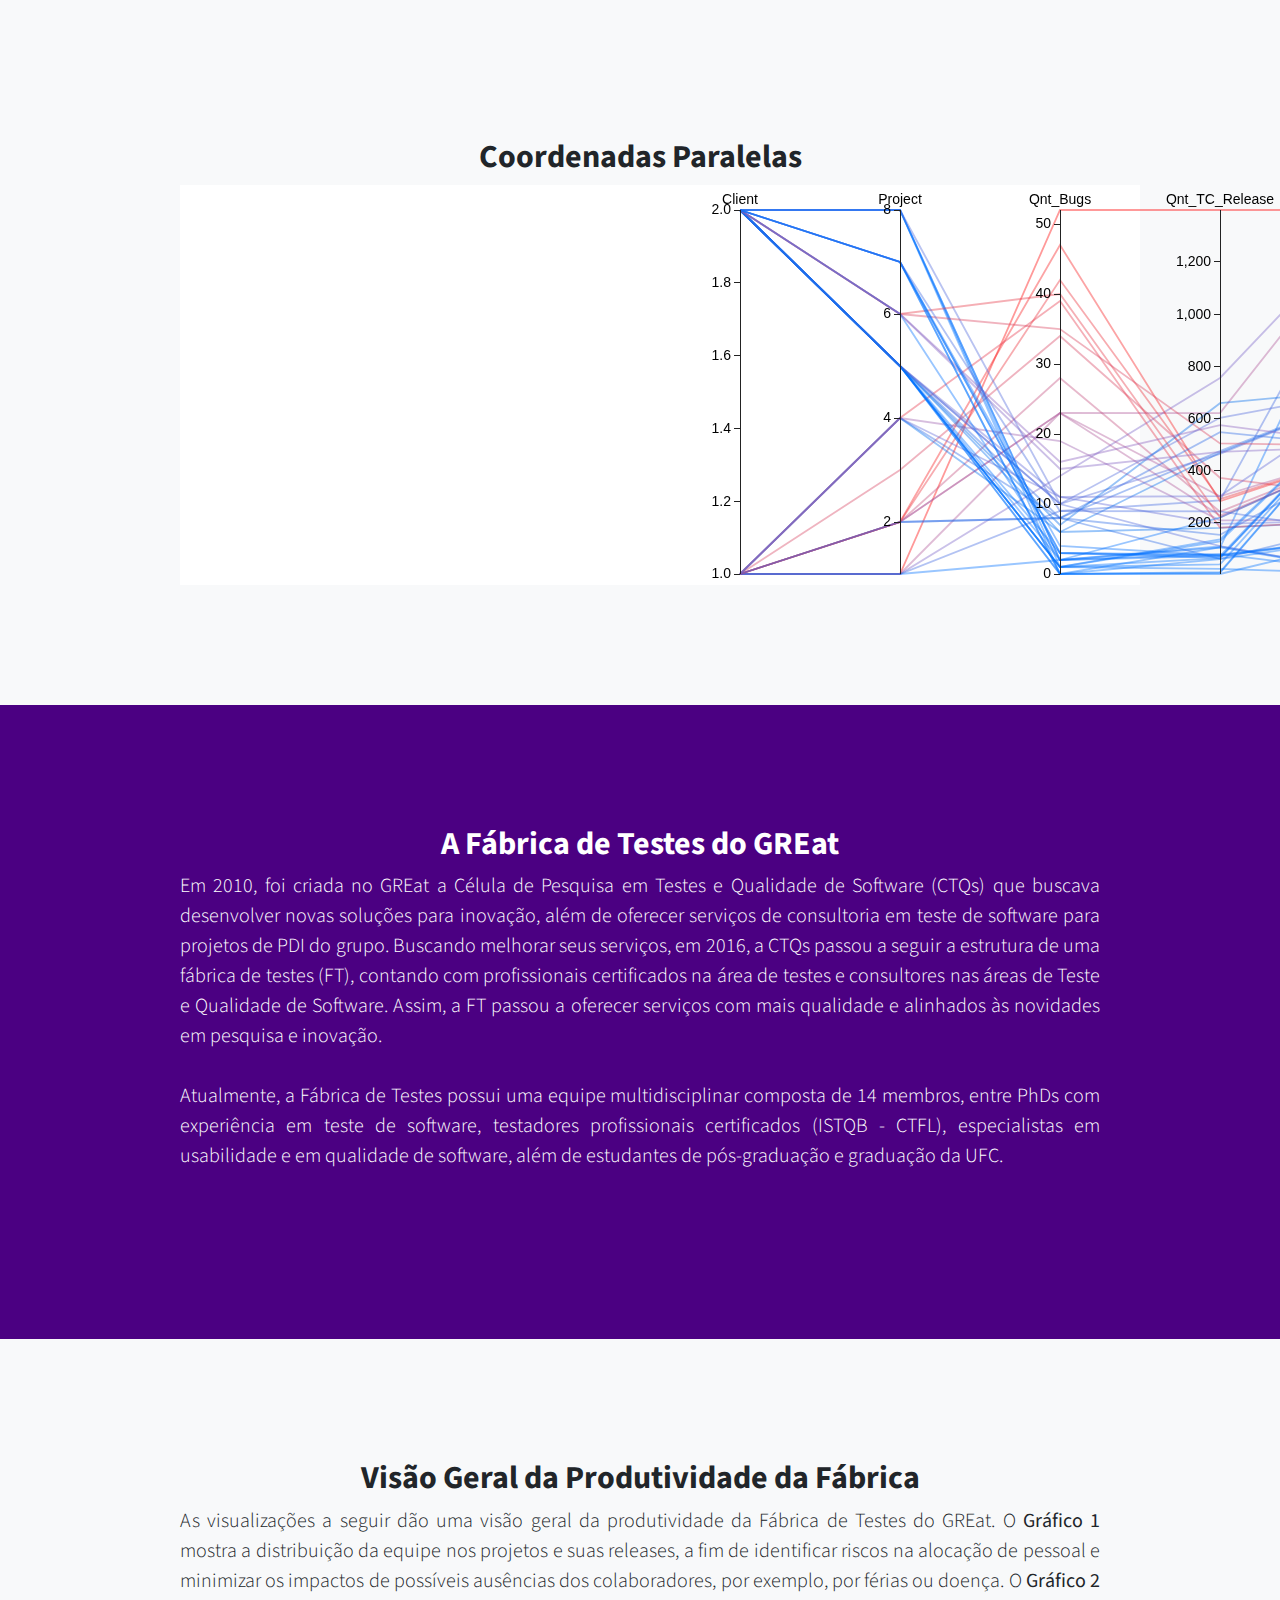
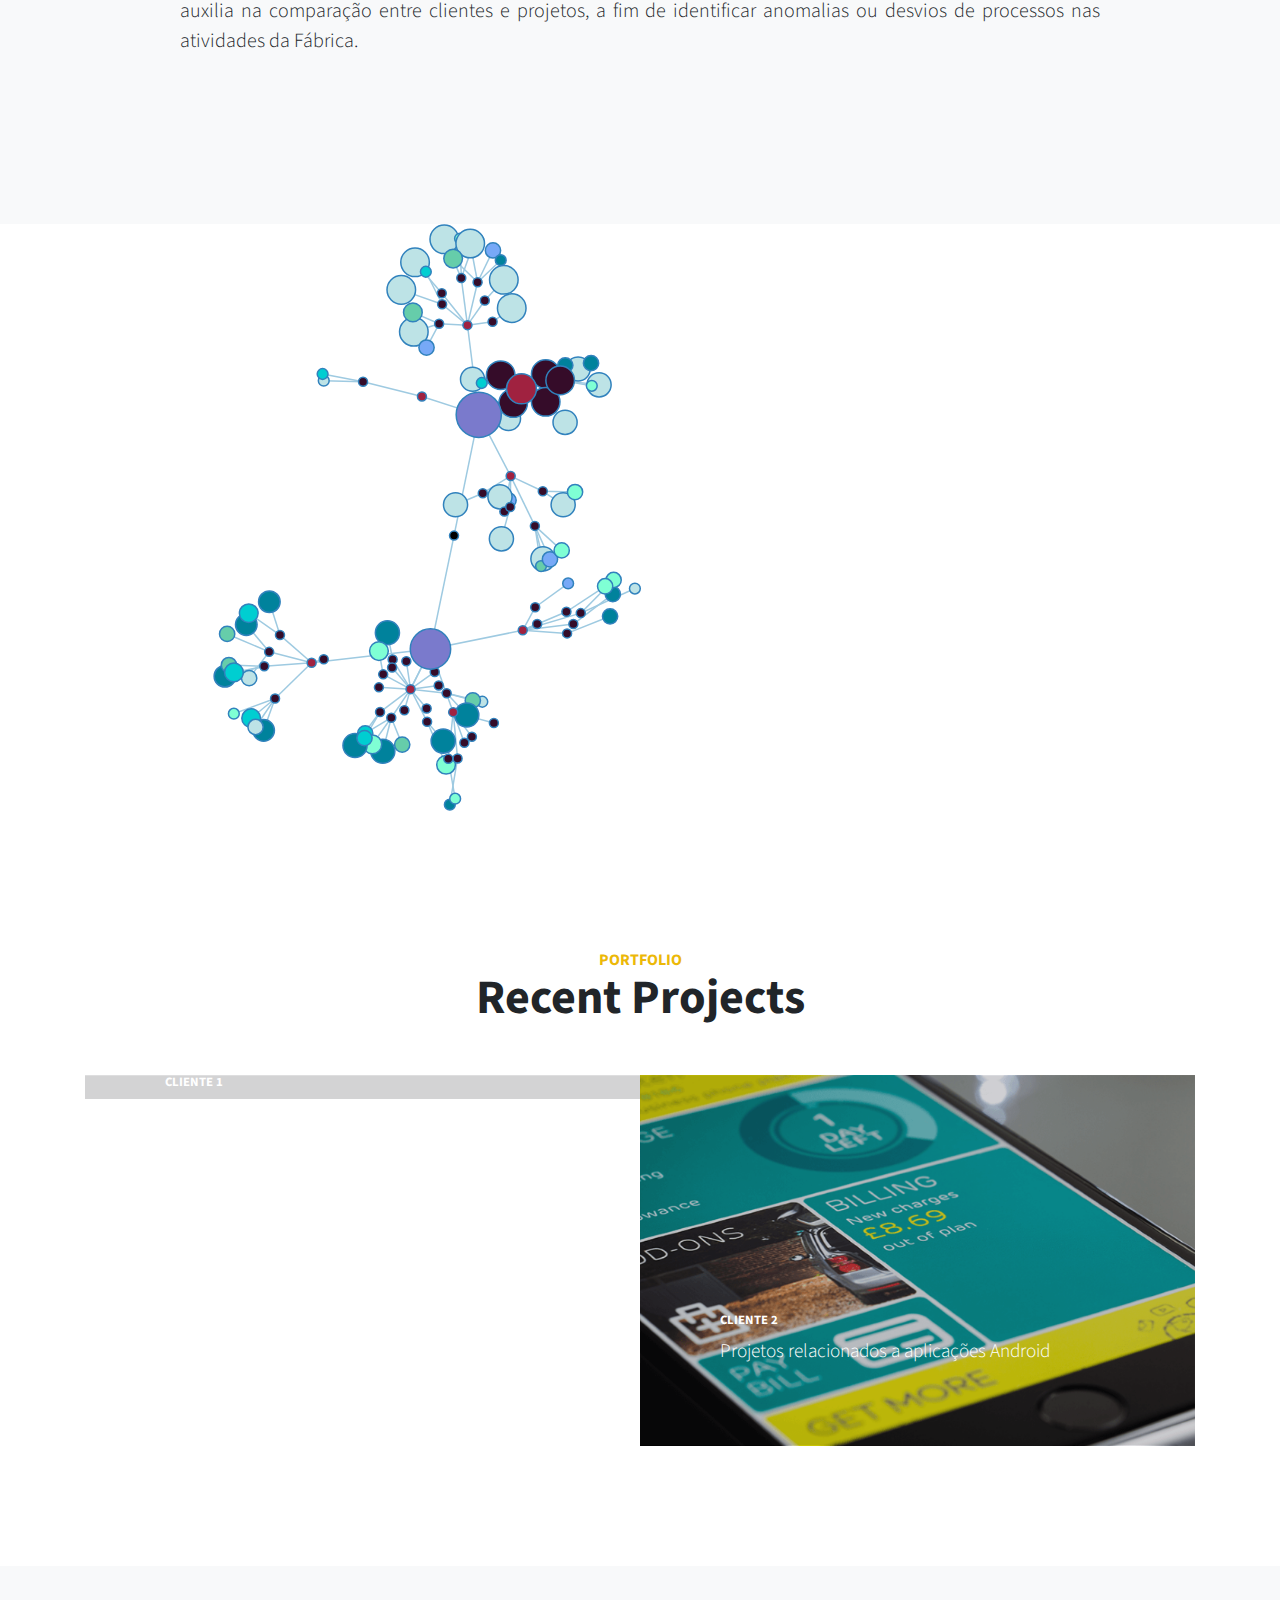
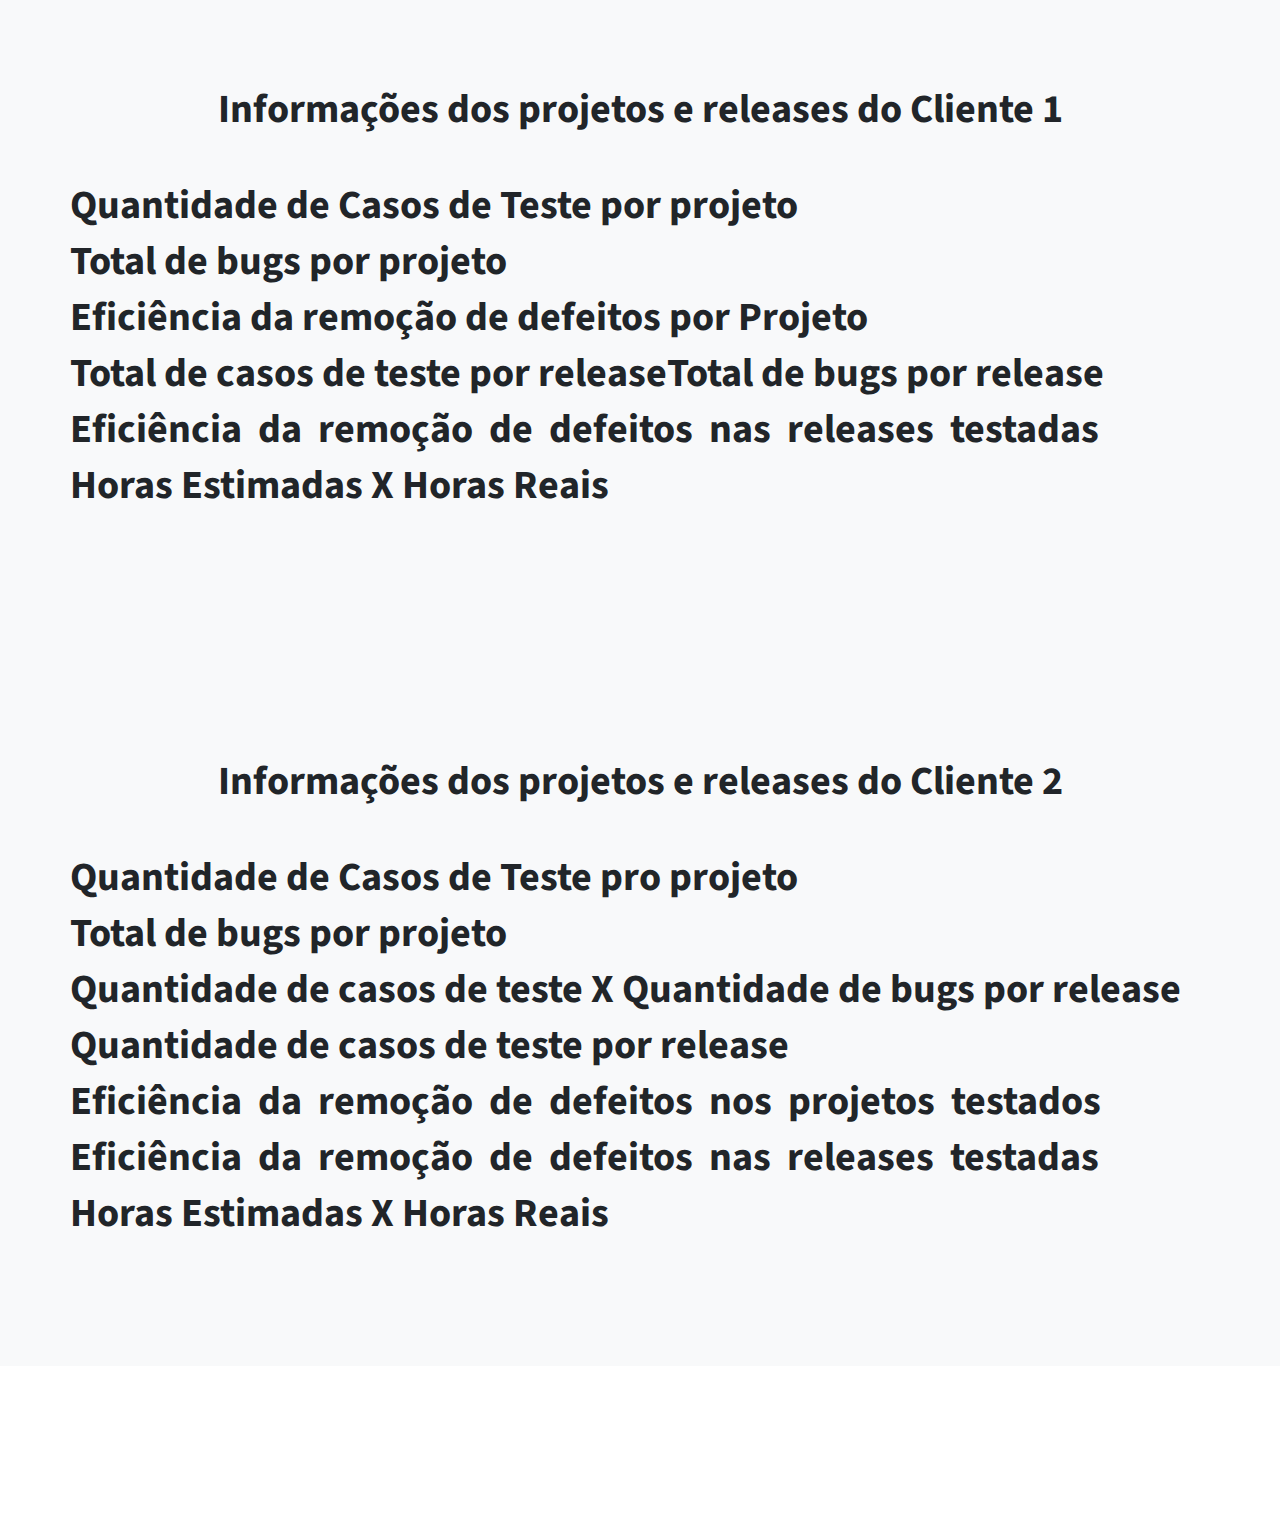
==== commit ceb8a82c: "coordenadas paralelas" ====
--- a/Site Visualizacao/index.html
+++ b/Site Visualizacao/index.html
@@ -23,6 +23,13 @@
     <link href="vendor/font-awesome/css/font-awesome.min.css" rel="stylesheet" type="text/css">
     <link href="https://fonts.googleapis.com/css?family=Source+Sans+Pro:300,400,700,300italic,400italic,700italic" rel="stylesheet" type="text/css">
     <link href="vendor/simple-line-icons/css/simple-line-icons.css" rel="stylesheet">
+
+    <!-- Gráfico de coordenadas paralelas -->
+    <link rel="stylesheet" type="text/css" href="css/d3.parcoords.css">
+    <link rel="stylesheet" type="text/css" href="css/styles.css">
+    <script src="lib/d3.js"></script>
+    <script src="lib/d3.svg.multibrush.js"></script>
+    <script src="js/d3.parcoords.js"></script>
 
     <!-- Gráfico de node CSS -->
     <link rel="stylesheet" type="text/css" href="css/style_node_link.css">
@@ -102,6 +109,21 @@
         </div>
       </div>
     </section>
+
+
+<section class="content-section bg-light" id="coordenadas">
+      <div class="container text-center">
+        <div class="row">
+          <div class="col-lg-10 mx-auto">
+            <h2>Coordenadas Paralelas</h2>
+
+            <div id="example" class="parcoords" style="width:960px;height:400px;"><script src="js/FT_Parallel_Coord.js"></script> </div>
+
+          </div>
+        </div>
+      </div>
+    </section>
+
 
 
 <!-- A fábrica de testes -->
--- a/Site Visualizacao/css/d3.parcoords.css
+++ b/Site Visualizacao/css/d3.parcoords.css
@@ -0,0 +1,32 @@
+.parcoords > canvas {
+  font: 14px sans-serif;
+  position: absolute;
+}
+.parcoords > canvas {
+  pointer-events: none;
+}
+.parcoords text.label {
+  cursor: default;
+}
+.parcoords rect.background:hover {
+  fill: rgba(120,120,120,0.2);
+}
+.parcoords canvas {
+  opacity: 1;
+  transition: opacity 0.3s;
+  -moz-transition: opacity 0.3s;
+  -webkit-transition: opacity 0.3s;
+  -o-transition: opacity 0.3s;
+}
+.parcoords canvas.faded {
+  opacity: 0.25;
+}
+.parcoords {
+  -webkit-touch-callout: none;
+  -webkit-user-select: none;
+  -khtml-user-select: none;
+  -moz-user-select: none;
+  -ms-user-select: none;
+  user-select: none;
+  background-color: white;
+}
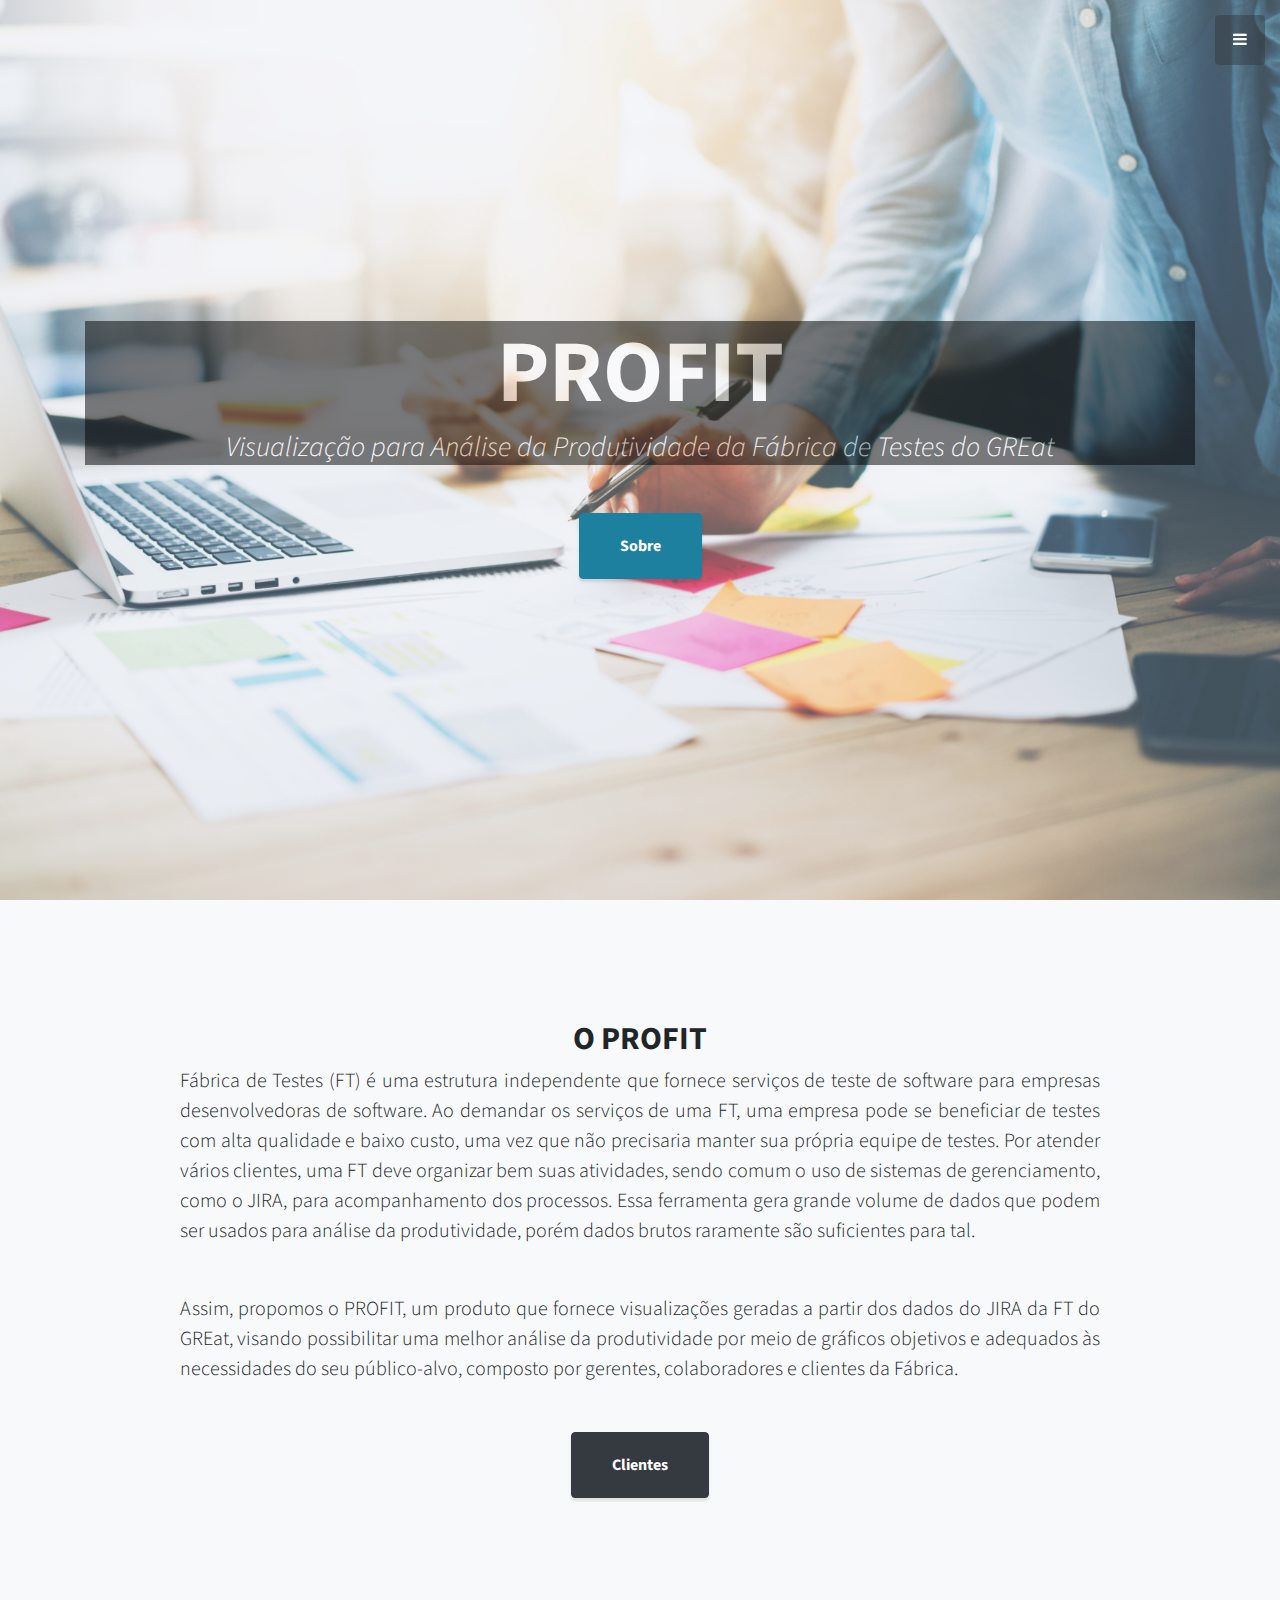
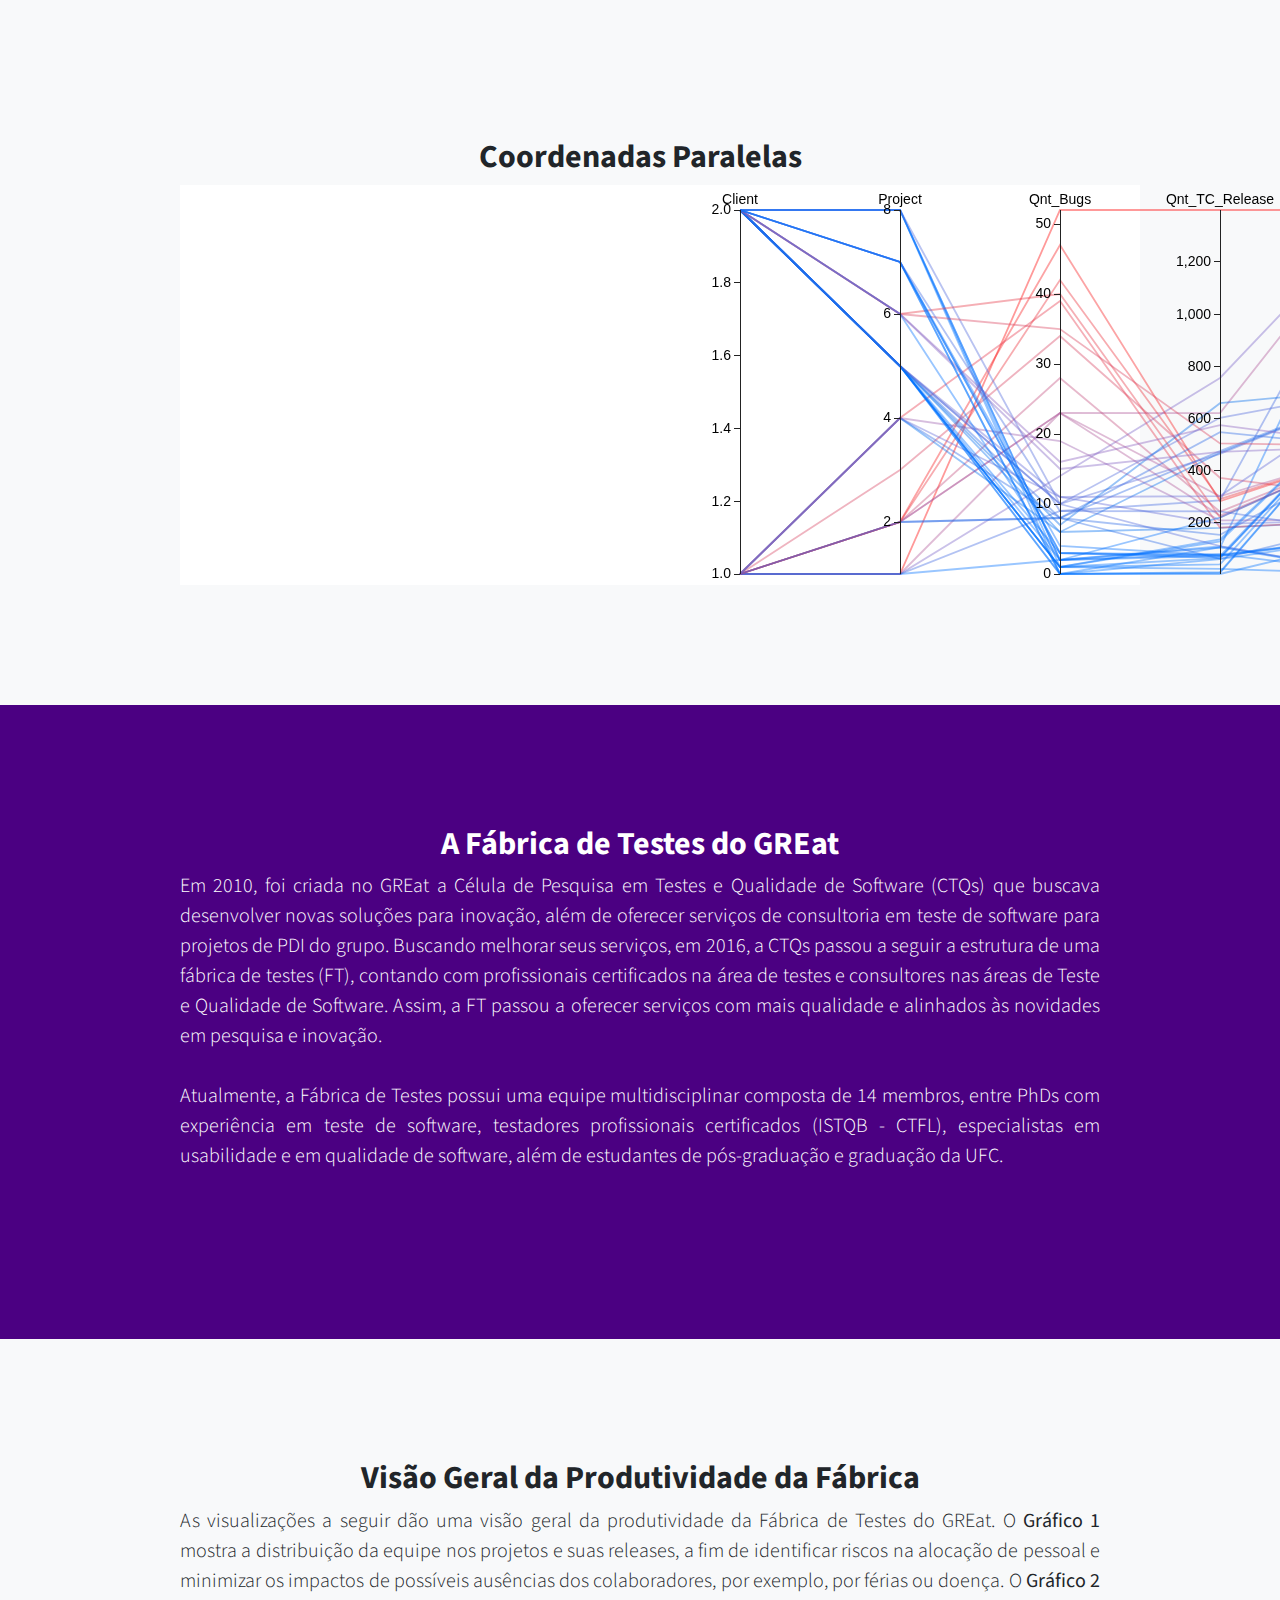
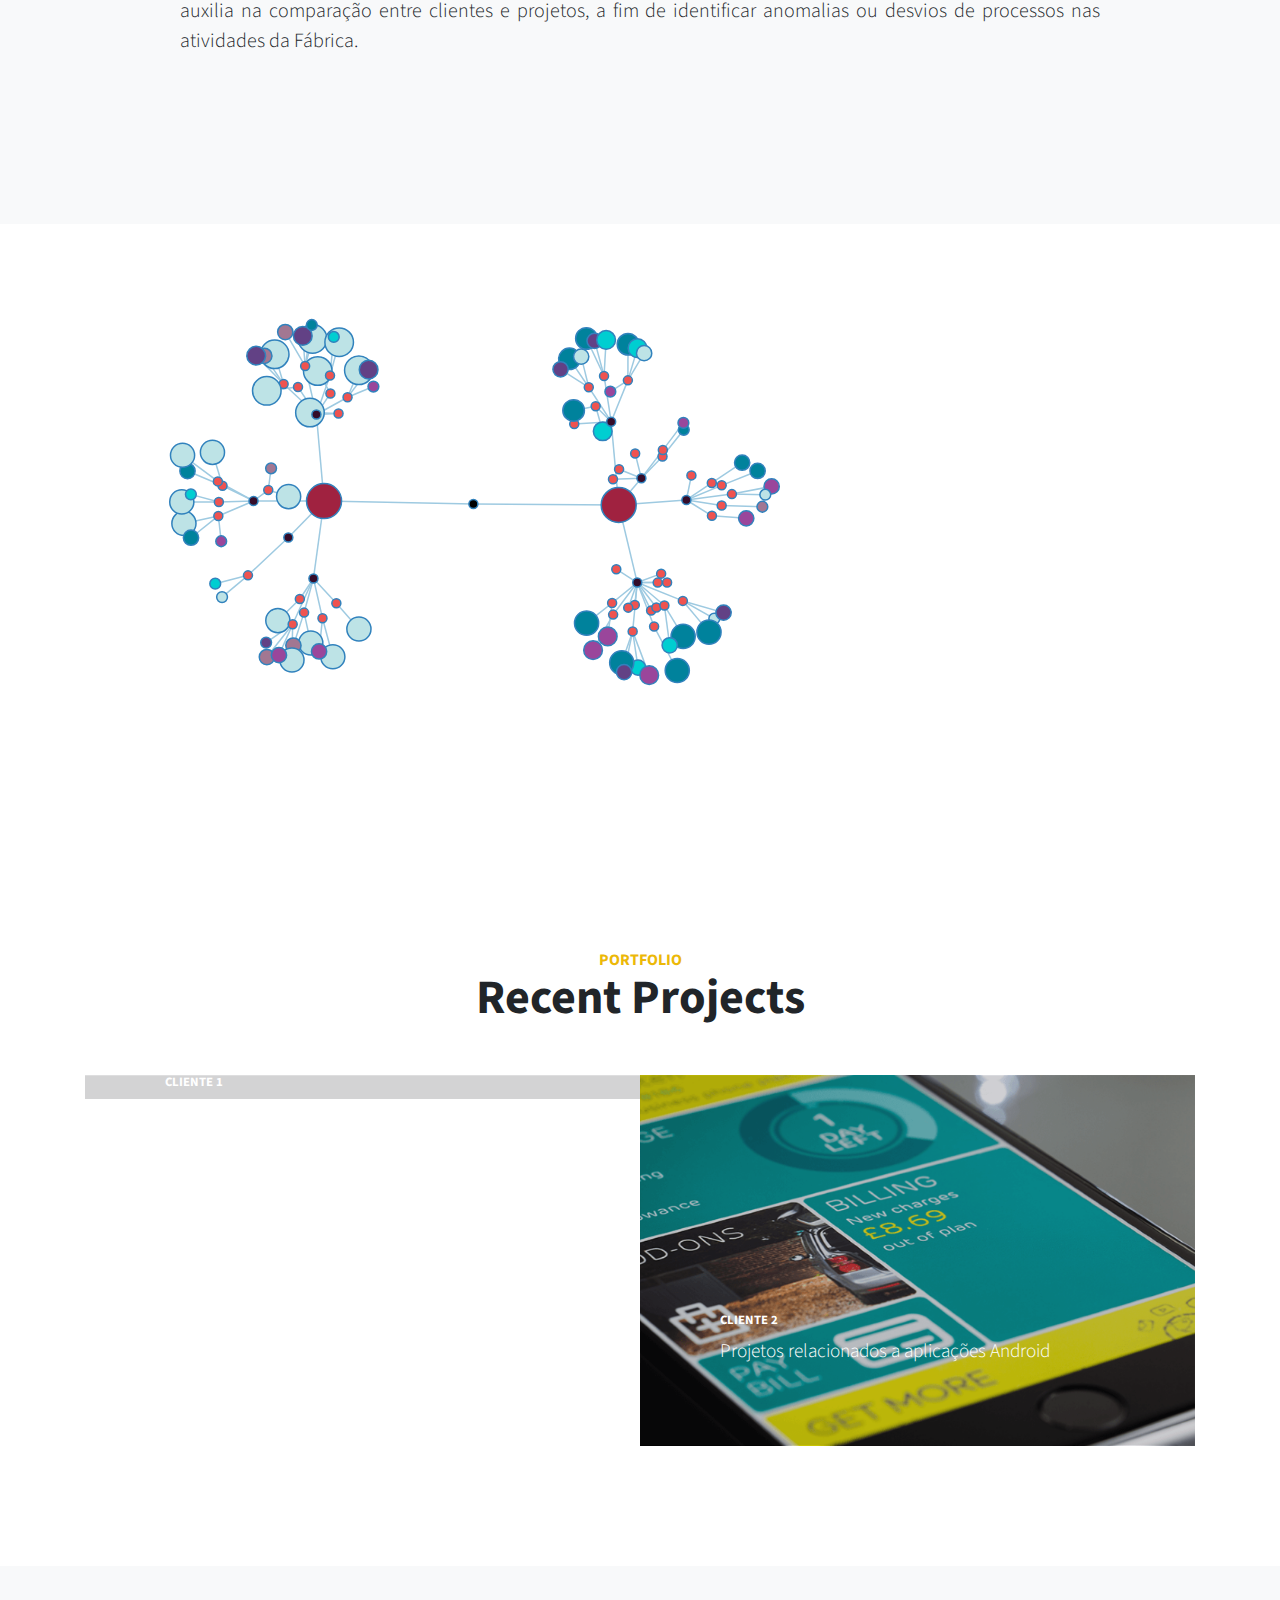
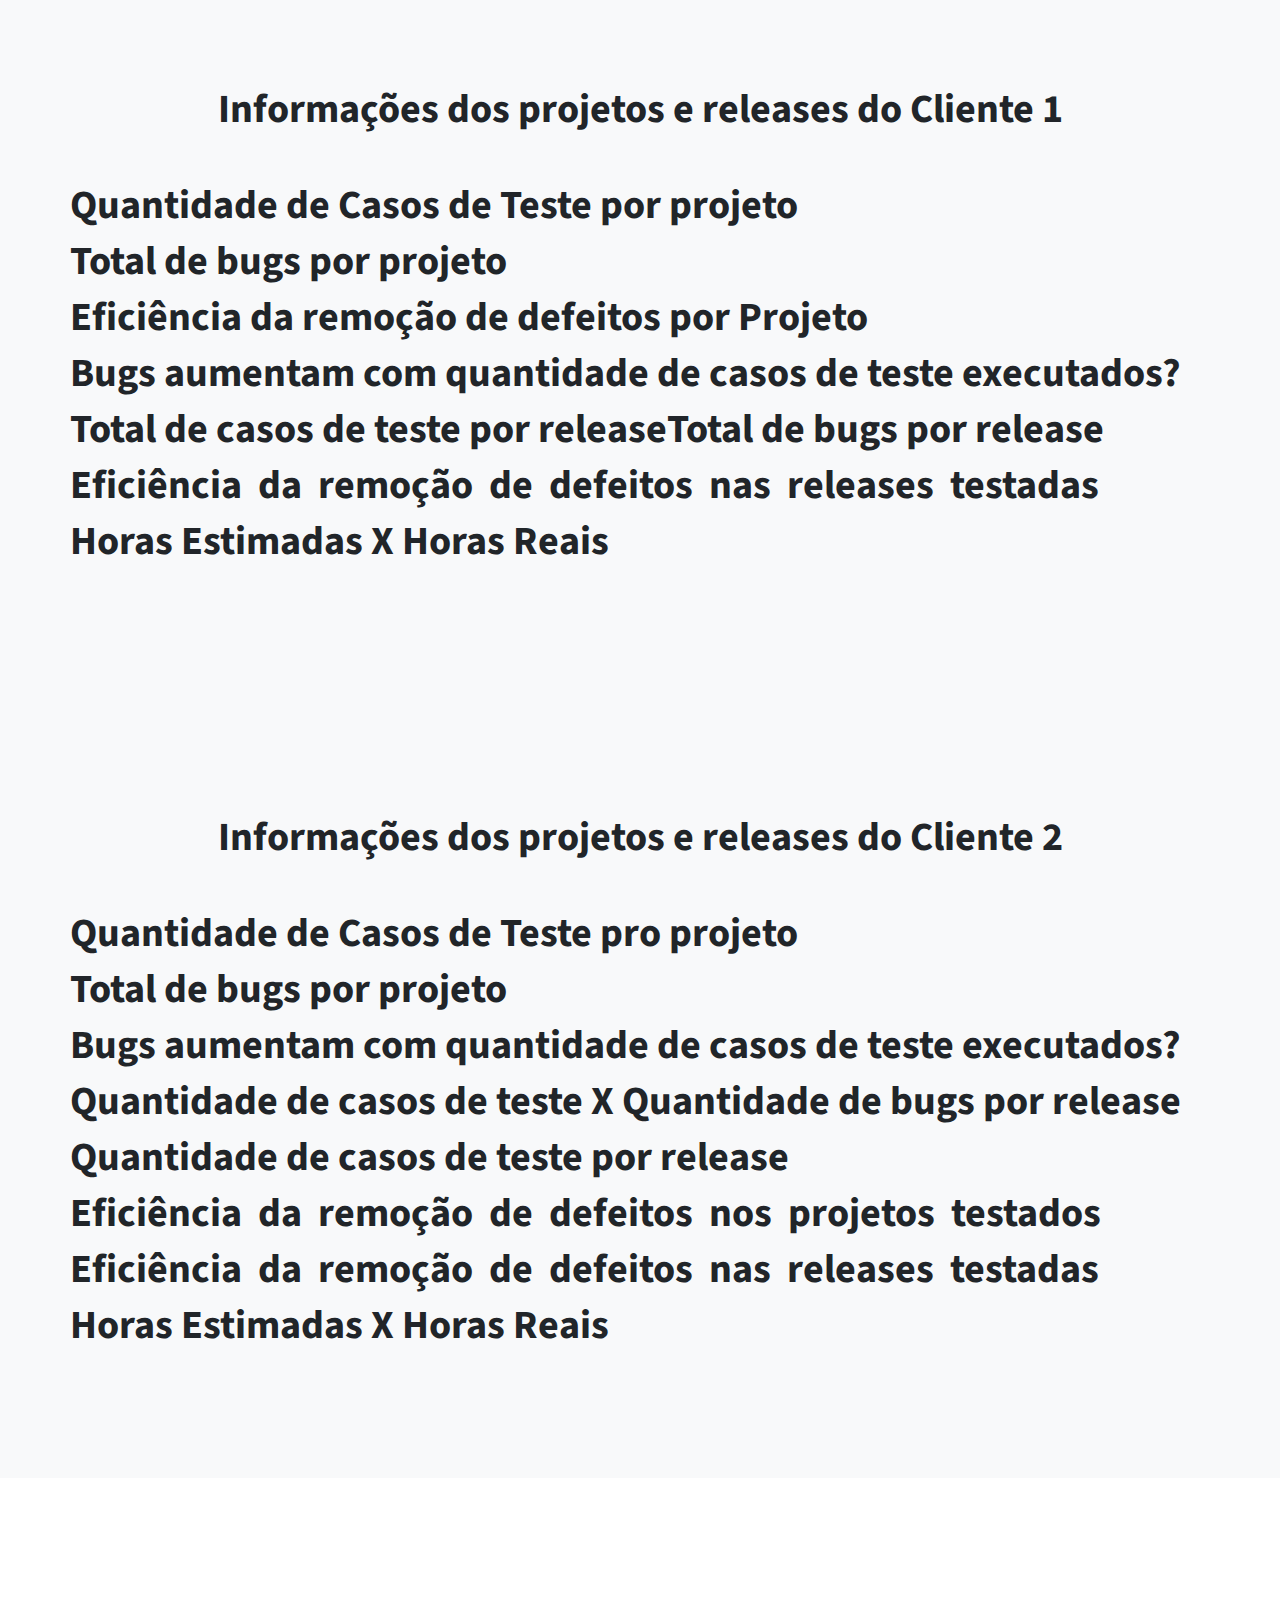
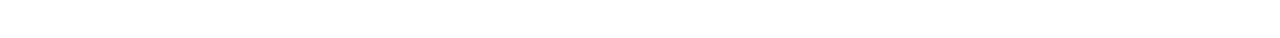
==== commit b10cdf96: "coordenadas paralelas" ====
--- a/Site Visualizacao/index.html
+++ b/Site Visualizacao/index.html
@@ -249,6 +249,10 @@
              <div id="chartDRE_Project_Client1"></div>
           </div>
 
+          <div><h1>Bugs aumentam com quantidade de casos de teste executados?</h1>
+             <div id="scatterChart_Client1"></div>
+          </div>
+
           <div><h1>Total de casos de teste por release</h1>
              <div id="chartTC_Release_Client1"></div>
           </div>
@@ -289,6 +293,10 @@
 
           <div><h1>Total de bugs por projeto</h1>
              <div id="chartBugs_Projeto_Client2"></div>
+          </div>
+
+          <div><h1>Bugs aumentam com quantidade de casos de teste executados?</h1>
+             <div id="scatterChart_Client2"></div>
           </div>
 
           <div><h1>Quantidade de casos de teste X Quantidade de bugs por release</h1>
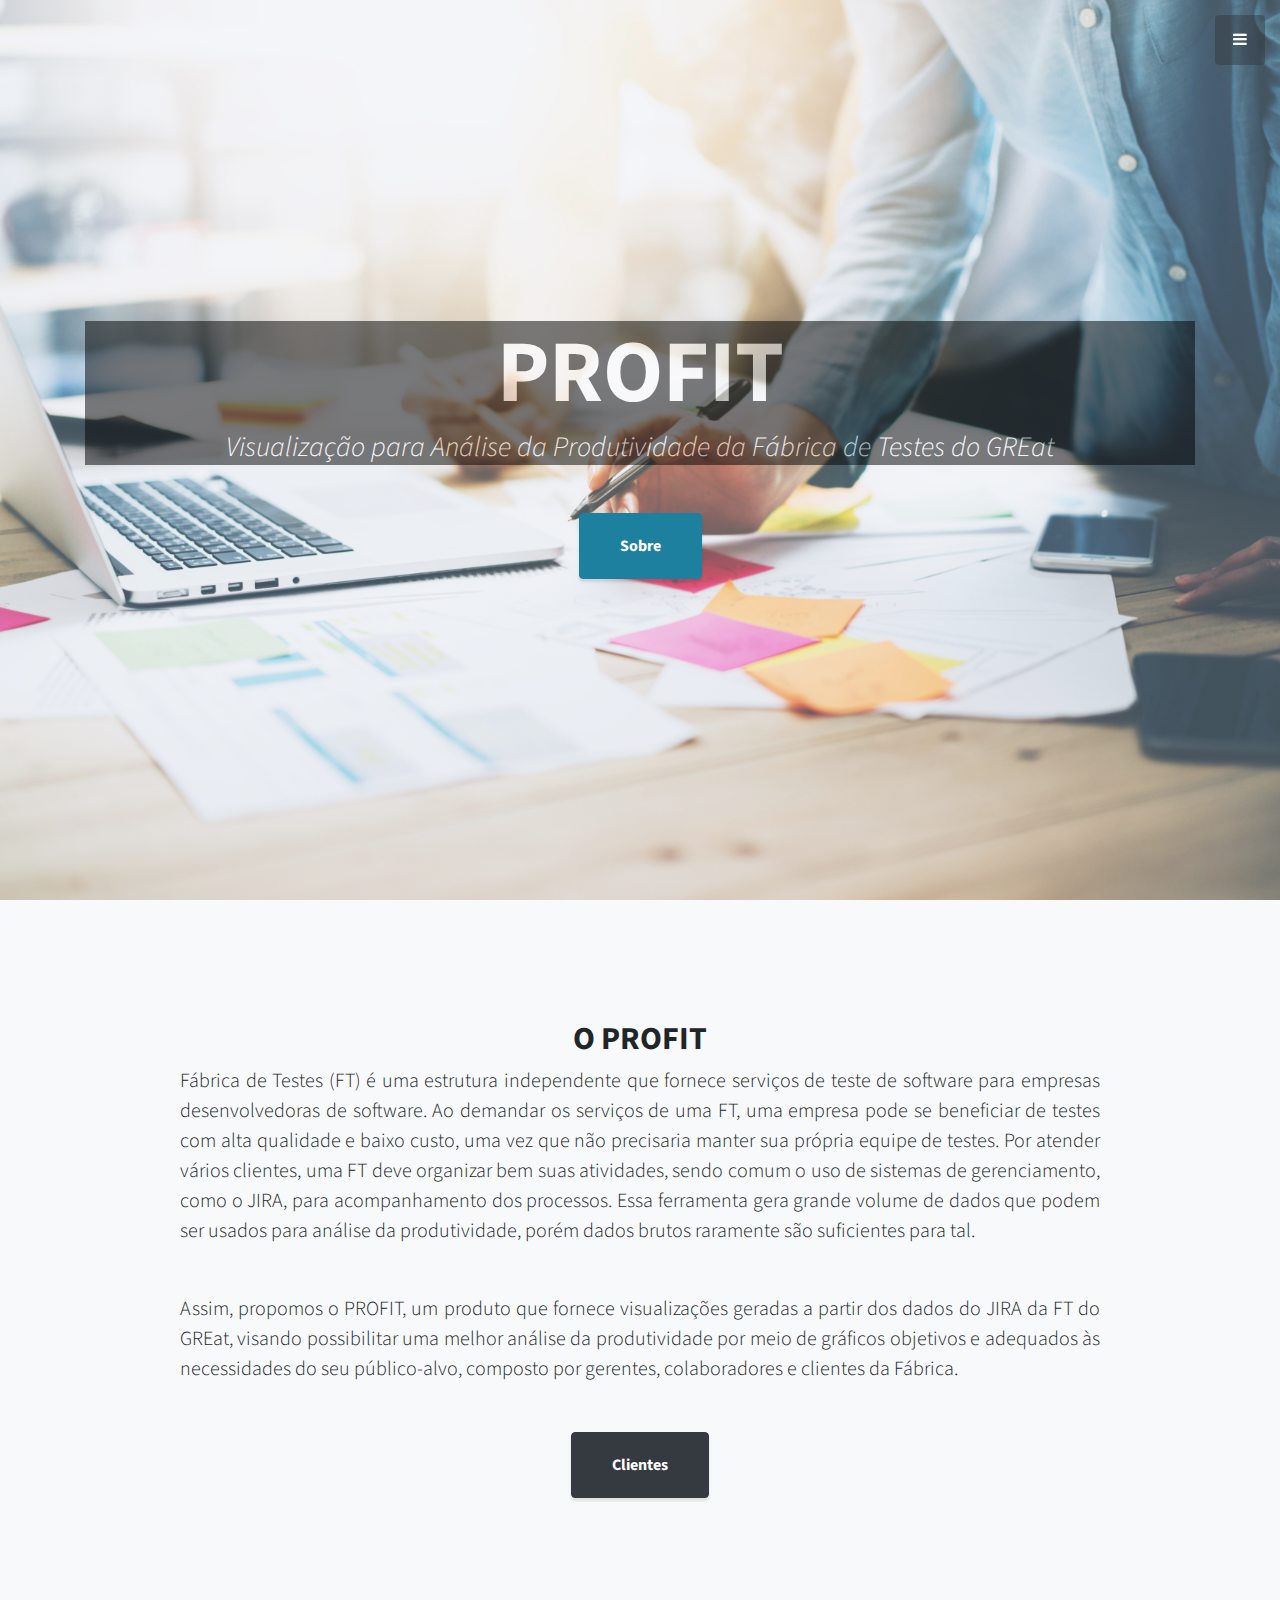
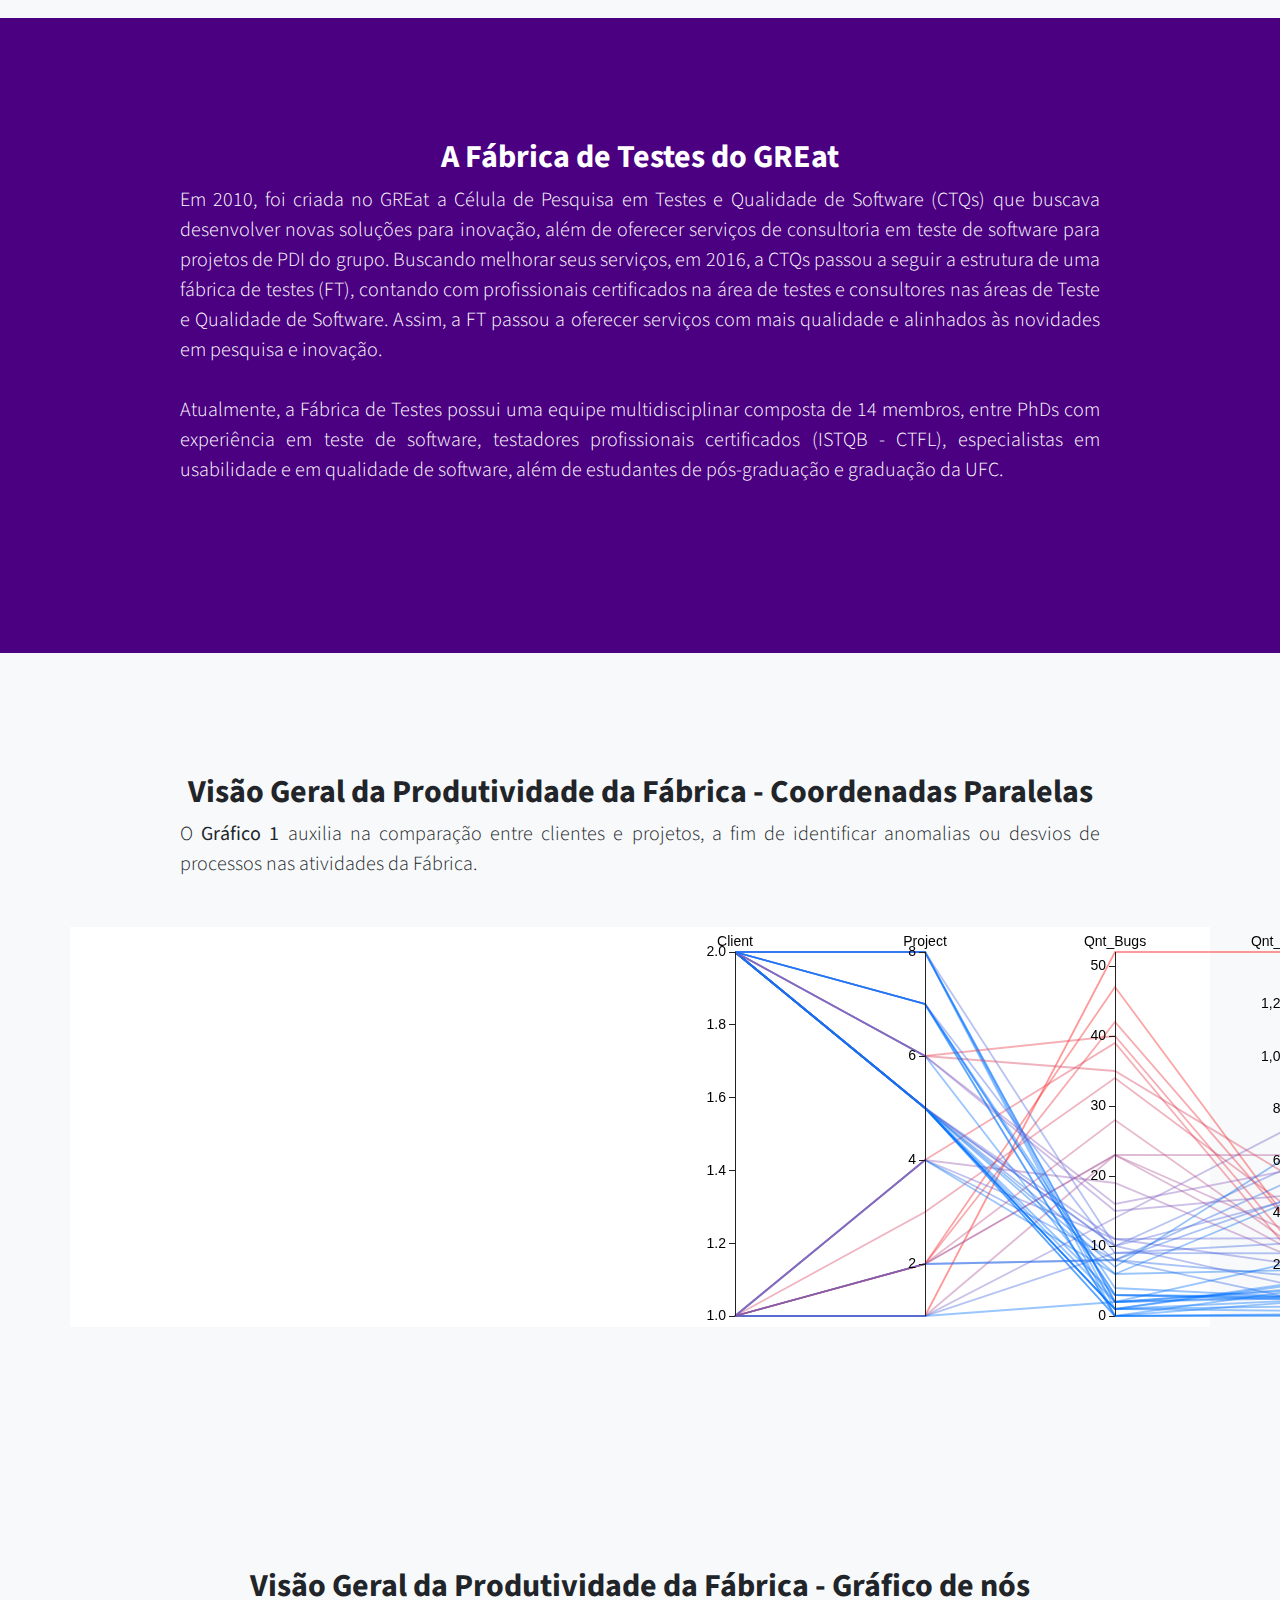
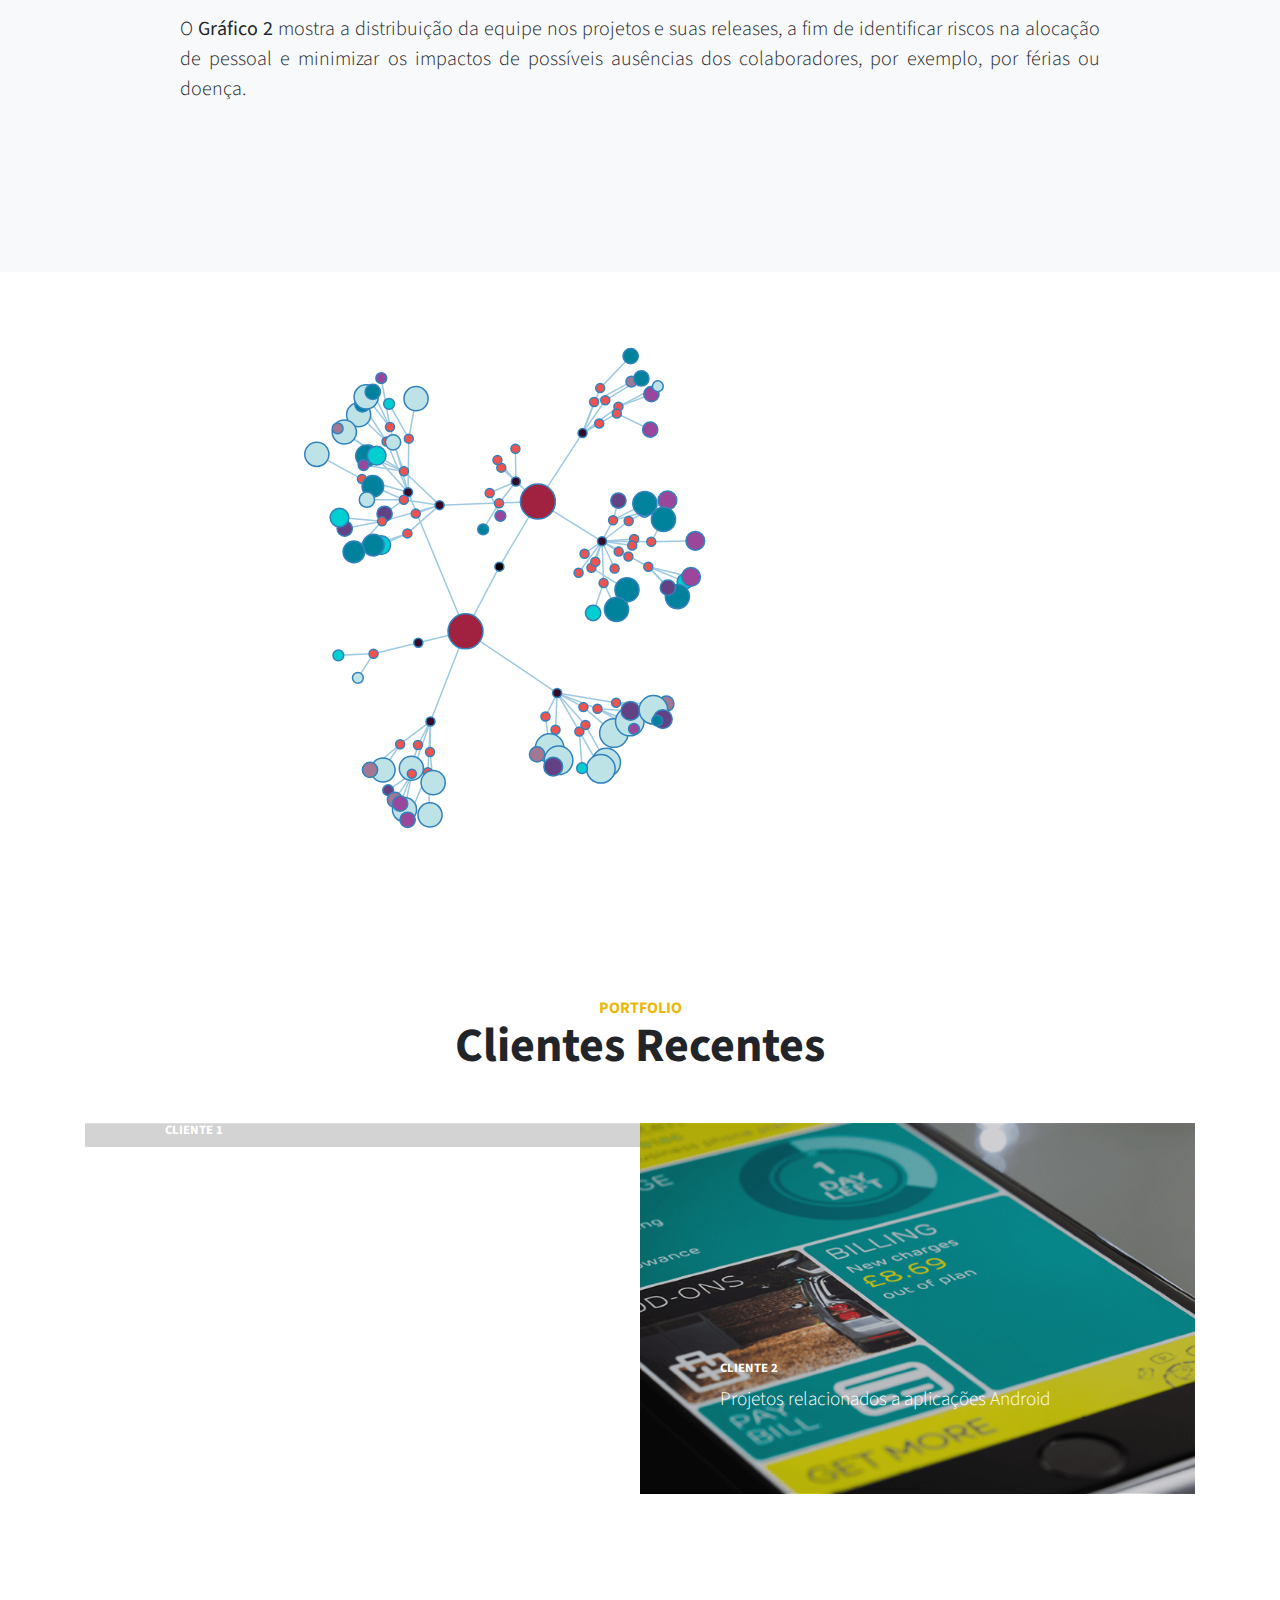
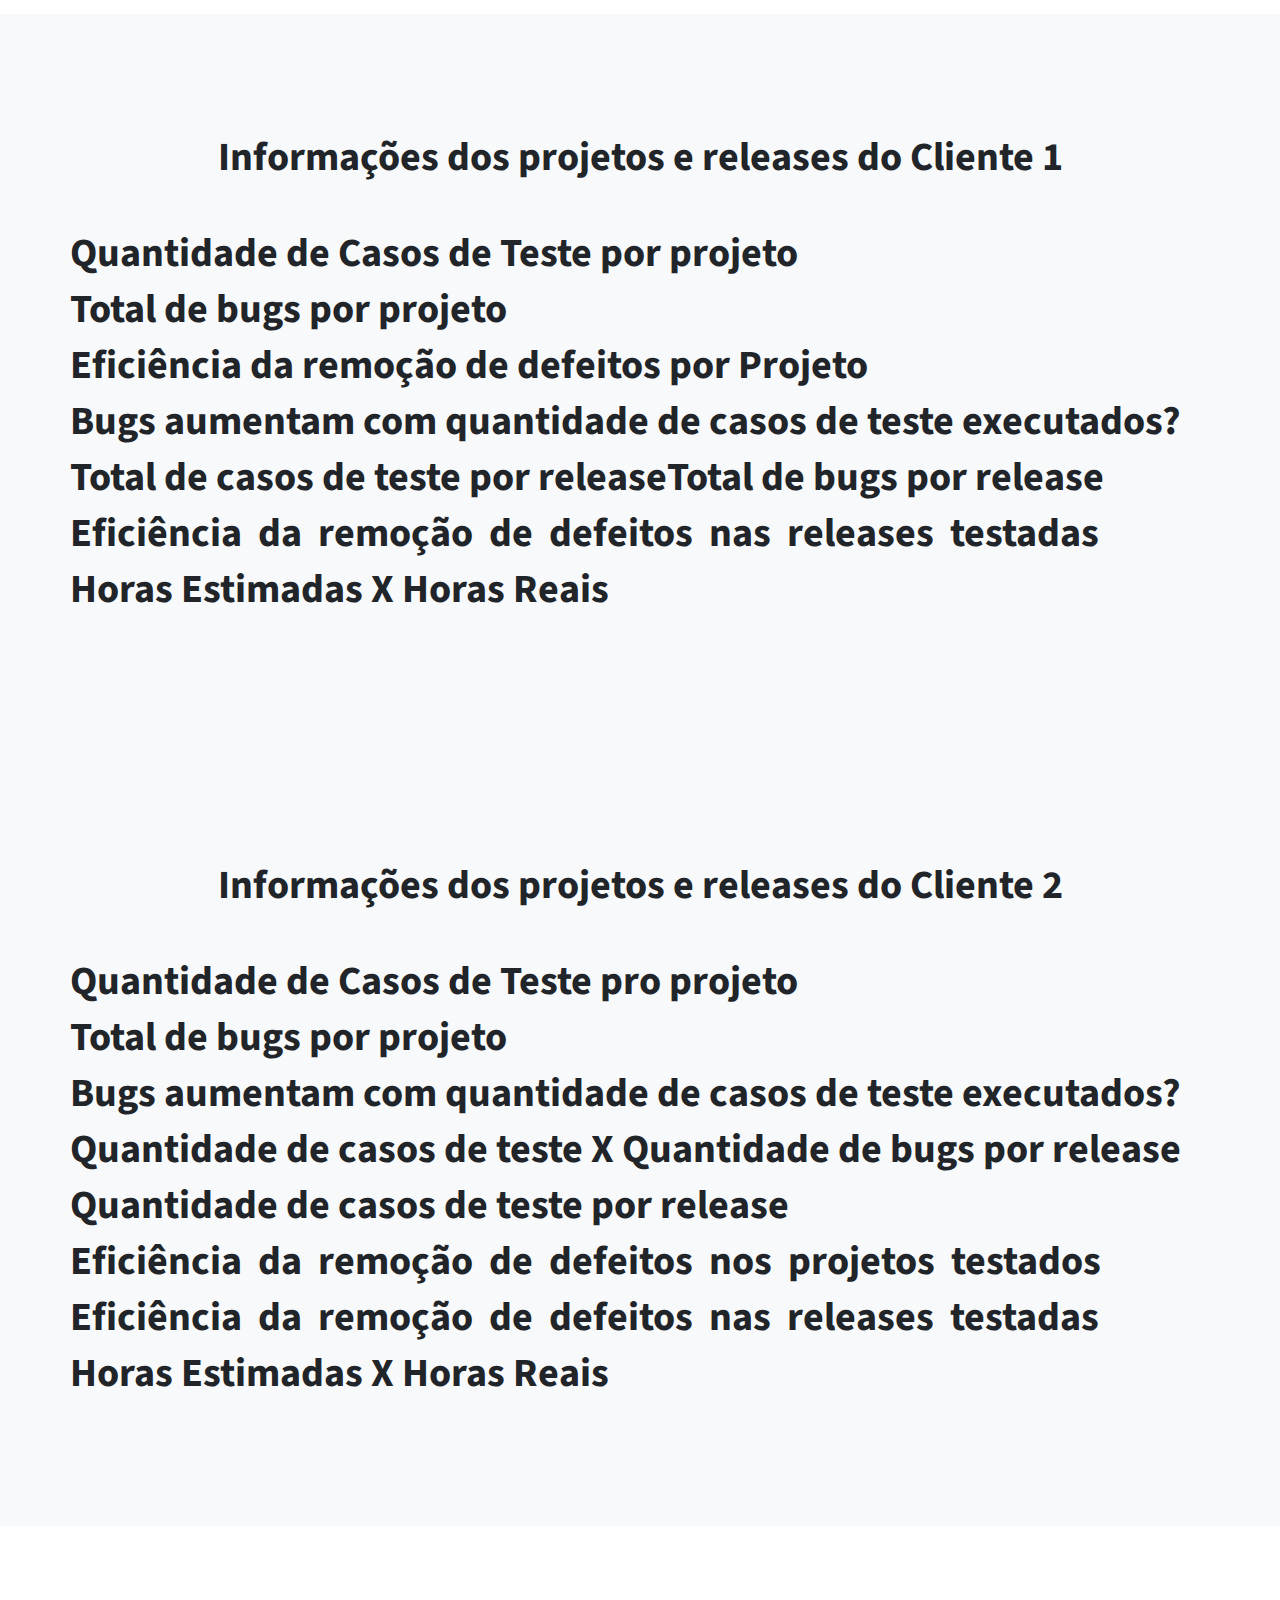
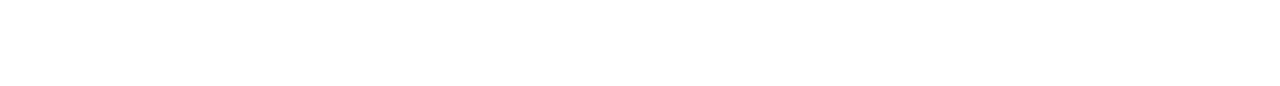
==== commit ed0c9fe6: "melhorias" ====
--- a/Site Visualizacao/index.html
+++ b/Site Visualizacao/index.html
@@ -111,21 +111,6 @@
     </section>
 
 
-<section class="content-section bg-light" id="coordenadas">
-      <div class="container text-center">
-        <div class="row">
-          <div class="col-lg-10 mx-auto">
-            <h2>Coordenadas Paralelas</h2>
-
-            <div id="example" class="parcoords" style="width:960px;height:400px;"><script src="js/FT_Parallel_Coord.js"></script> </div>
-
-          </div>
-        </div>
-      </div>
-    </section>
-
-
-
 <!-- A fábrica de testes -->
     <section class="content-section bg-teste" id="fabrica" style="background-color: indigo">
       <div class="container text-center">
@@ -149,17 +134,35 @@
           <div class="container text-center">
              <div class="row">
                <div class="col-lg-10 mx-auto">
-                 <h2>Visão Geral da Produtividade da Fábrica</h2>
+                 <h2>Visão Geral da Produtividade da Fábrica - Coordenadas Paralelas</h2>
 
                    <p class="lead mb-5" style="text-align:justify; text-justify: inter-word;" >
-                   As visualizações a seguir dão uma visão geral da produtividade da Fábrica de Testes do GREat. O <b>Gráfico 1</b> mostra a distribuição da equipe nos projetos e suas releases, a fim de identificar riscos na alocação de pessoal e minimizar os impactos de possíveis ausências dos colaboradores, por exemplo, por férias ou doença.
-                   O <b>Gráfico 2</b> auxilia na comparação entre clientes e projetos, a fim de identificar anomalias ou desvios de processos nas atividades da Fábrica.
+                   O <b>Gráfico 1</b> auxilia na comparação entre clientes e projetos, a fim de identificar anomalias ou desvios de processos nas atividades da Fábrica.
                   </p>
-                  <div class="container text-center">
+
+              </div>
+              <div id="example" class="parcoords" style="width:1260px;height:400px;"><script src="js/FT_Parallel_Coord.js"></script> </div> 
+             </div>
+           </div>
+       </section>
+    <!-- Fim da seção de explicação das visualizações -->
+
+
+<!-- Visão Geral da Produtividade da Fábrica para o Cliente 1 -->
+      <section class="content-section bg-light" id="visualizacao">
+          <div class="container text-center">
+             <div class="row">
+               <div class="col-lg-10 mx-auto">
+                 <h2>Visão Geral da Produtividade da Fábrica - Gráfico de nós</h2>
+
+                   <p class="lead mb-5" style="text-align:justify; text-justify: inter-word;" >
+                   O <b>Gráfico 2</b> mostra a distribuição da equipe nos projetos e suas releases, a fim de identificar riscos na alocação de pessoal e minimizar os impactos de possíveis ausências dos colaboradores, por exemplo, por férias ou doença.
+                   
+                  </p>
+
                   <!-- Scripts do node -->
                   <script src="js/d3.v3.min.js"></script>
-                  <script src="js/FT_Node_Link.js"></script>
-                  </div> 
+                  <script src="js/FT_Node_Link.js"></script> 
 
               </div>
              </div>
@@ -168,12 +171,13 @@
     <!-- Fim da seção de explicação das visualizações -->
 
 
+
 <!-- Portfolio -->
     <section class="content-section" id="clientes">
       <div class="container">
         <div class="content-section-heading text-center">
           <h3 class="text-secondary mb-0">Portfolio</h3>
-          <h2 class="mb-5">Recent Projects</h2>
+          <h2 class="mb-5">Clientes Recentes</h2>
         </div>
         <div class="row no-gutters">
           <div class="col-lg-6">
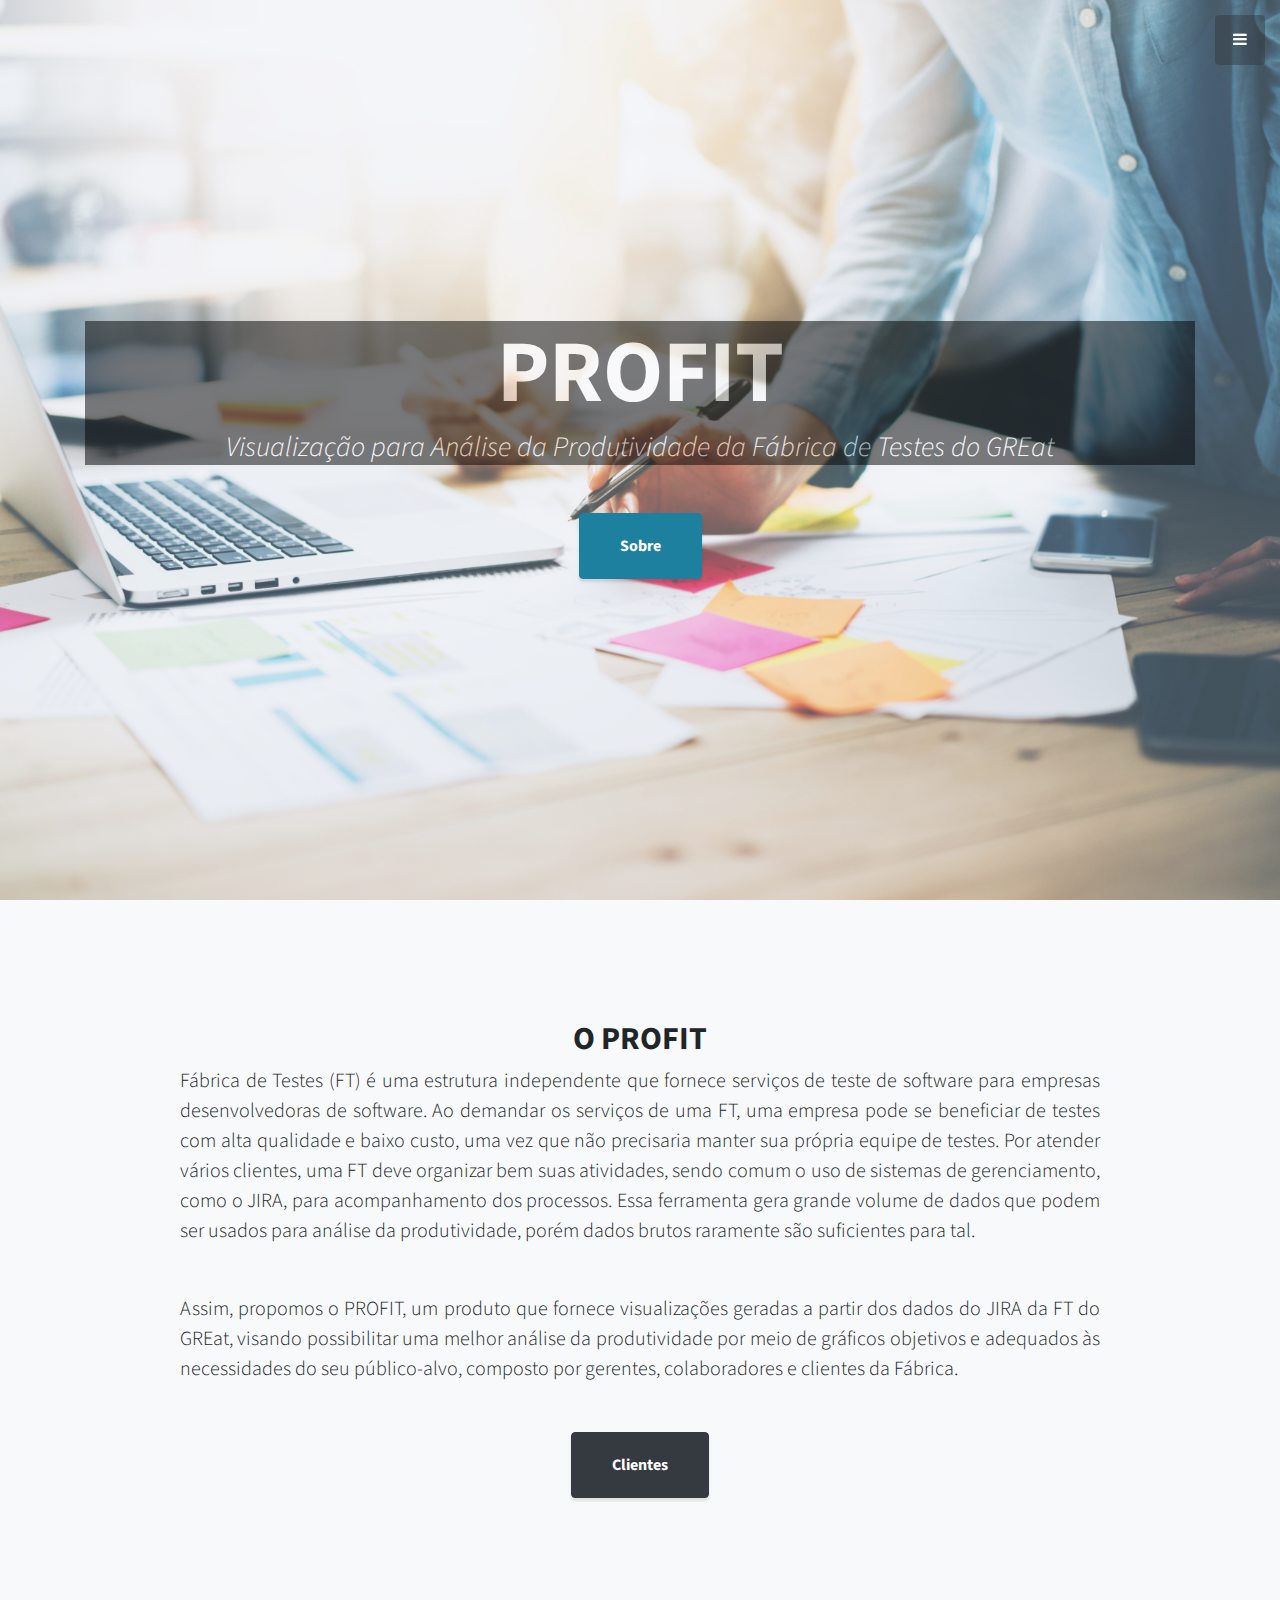
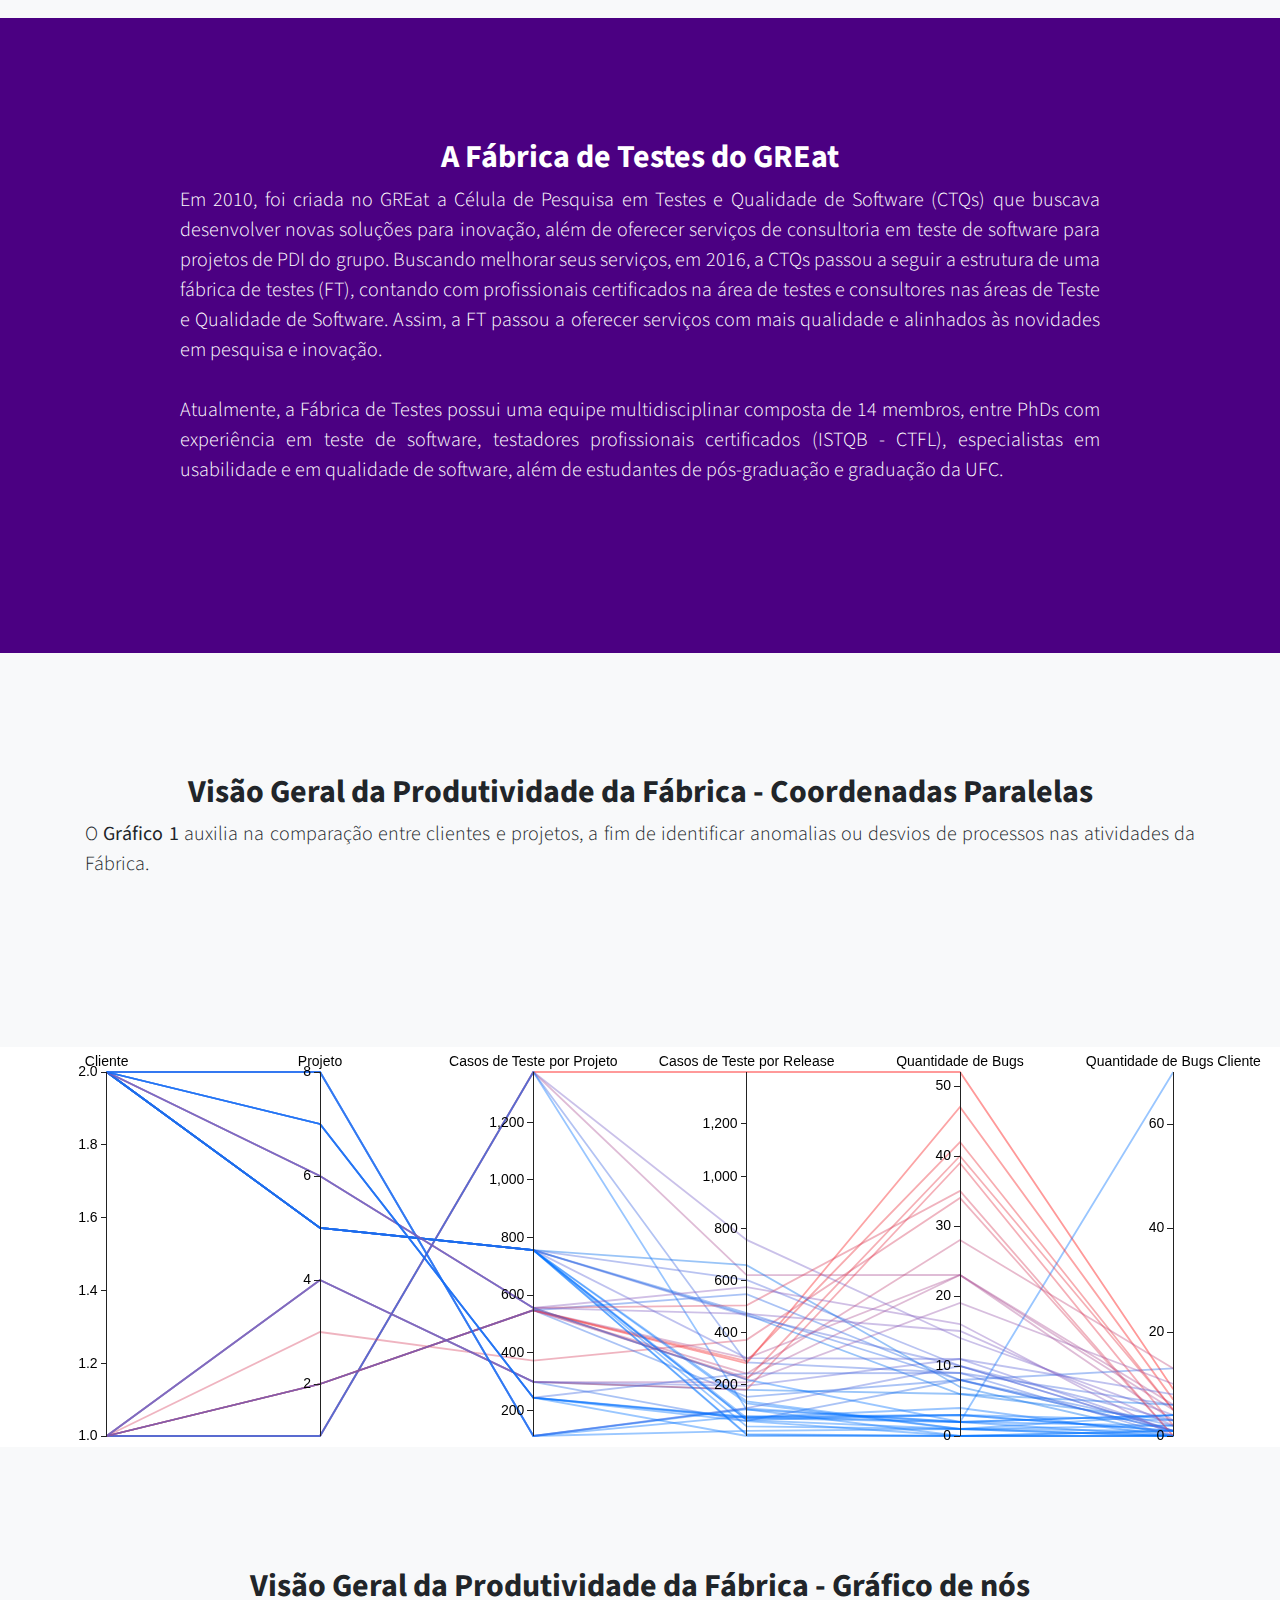
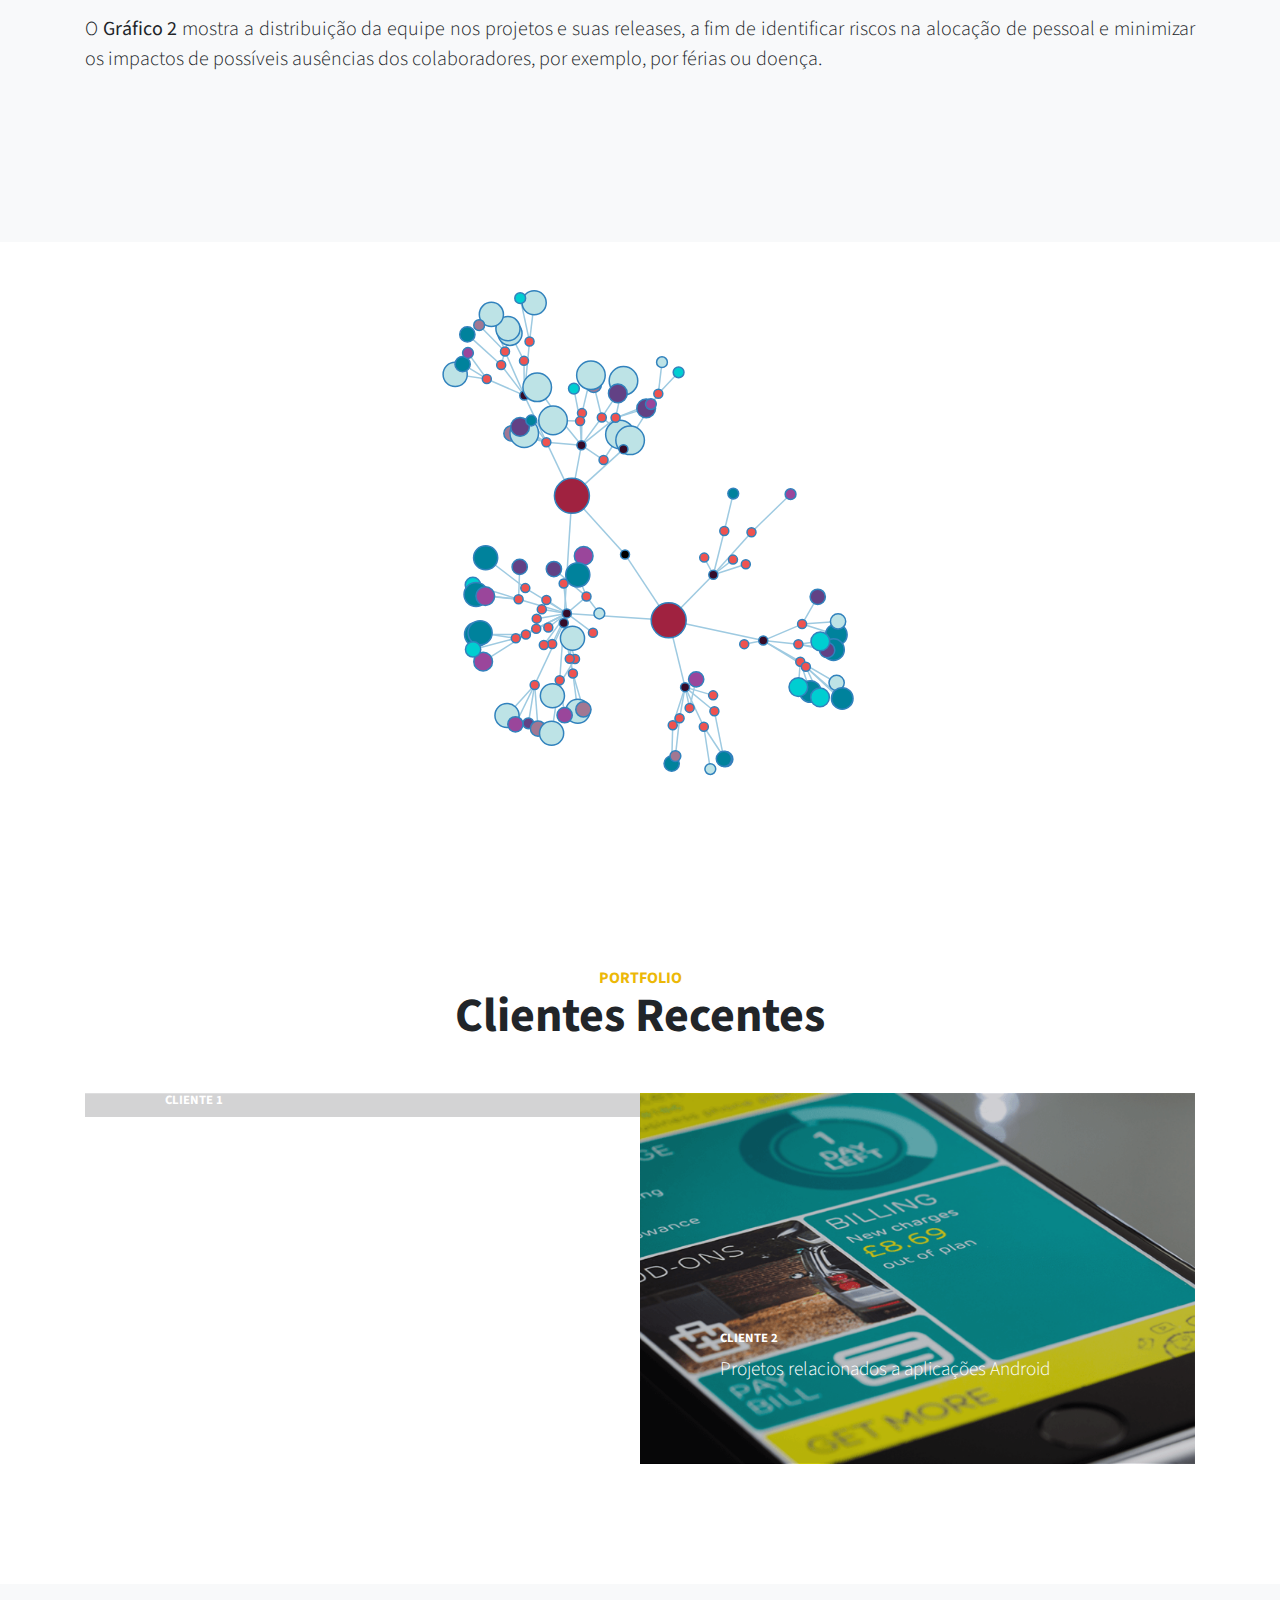
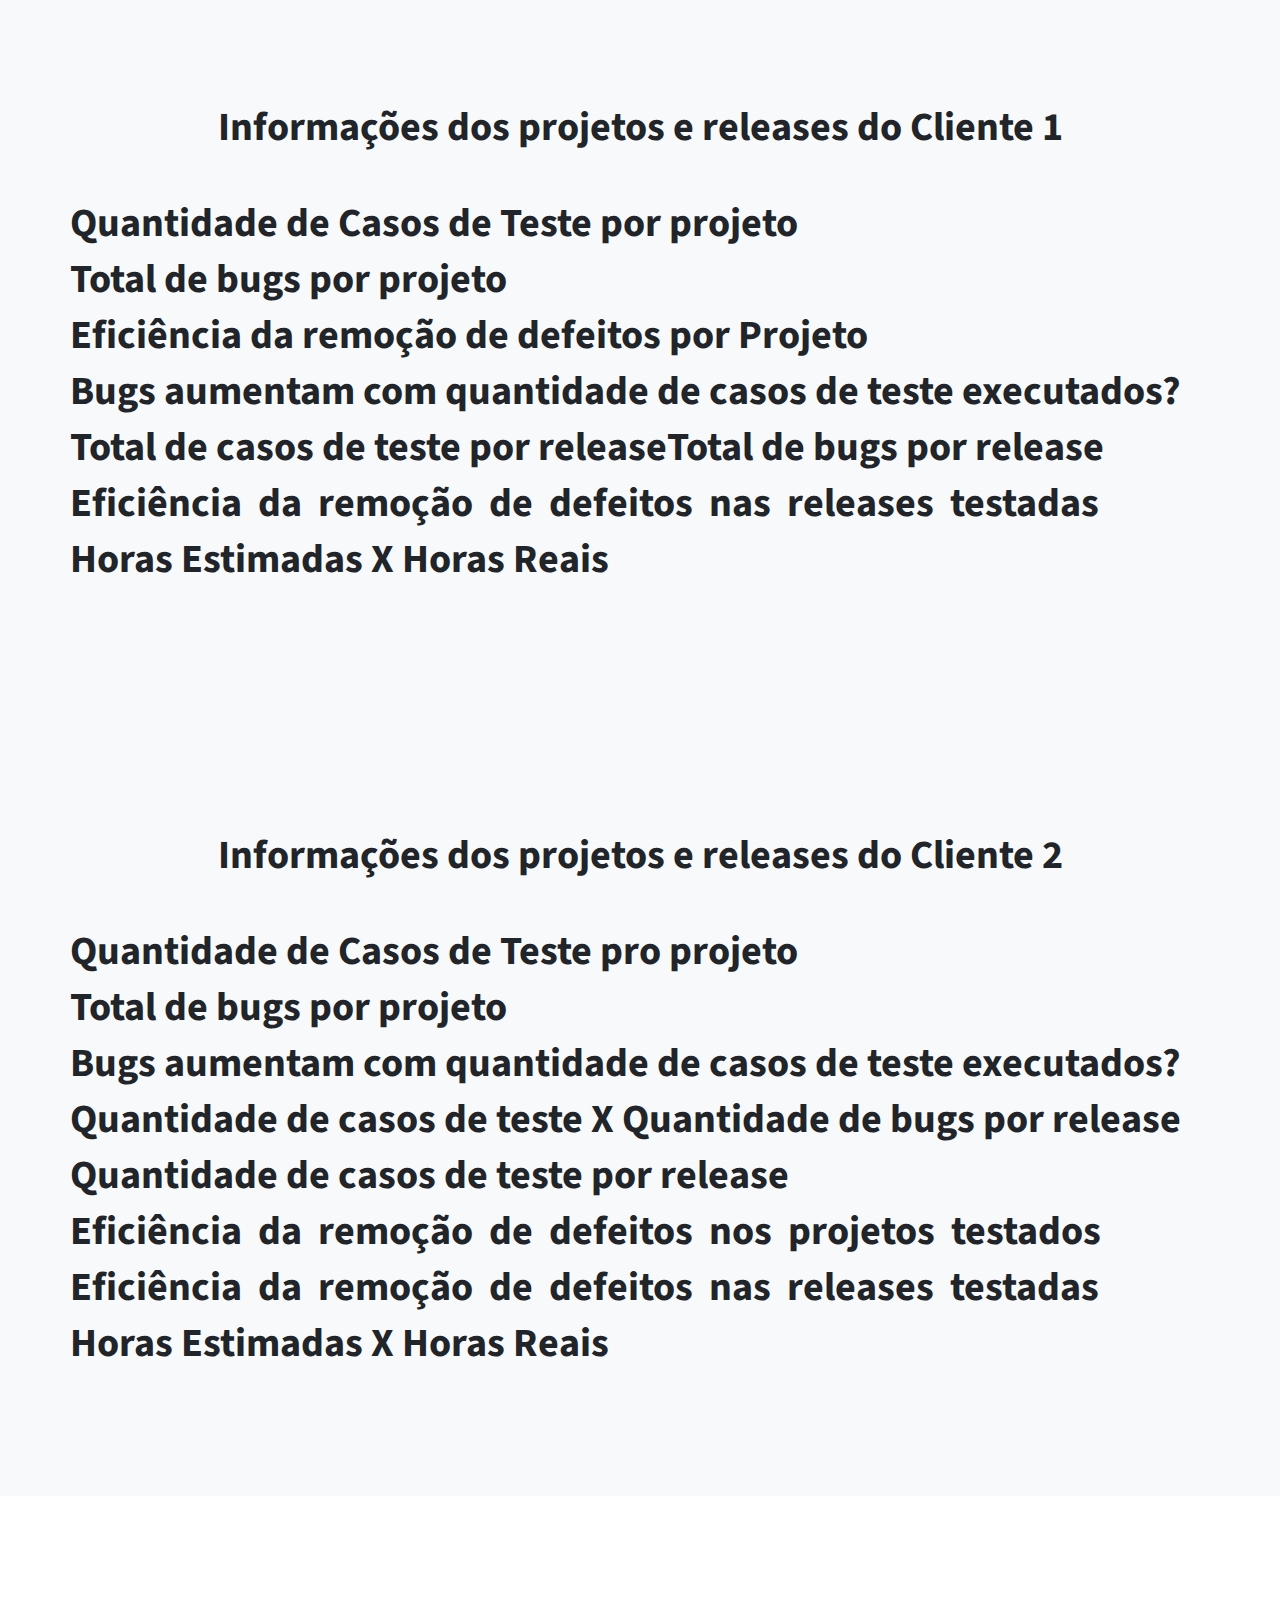
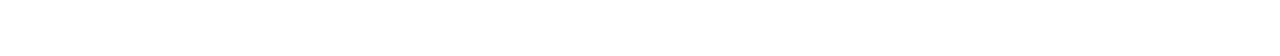
==== commit 750dfb52: "melhorias site" ====
--- a/Site Visualizacao/index.html
+++ b/Site Visualizacao/index.html
@@ -133,7 +133,7 @@
       <section class="content-section bg-light" id="visualizacao">
           <div class="container text-center">
              <div class="row">
-               <div class="col-lg-10 mx-auto">
+               <div class="col-lg-12">
                  <h2>Visão Geral da Produtividade da Fábrica - Coordenadas Paralelas</h2>
 
                    <p class="lead mb-5" style="text-align:justify; text-justify: inter-word;" >
@@ -141,10 +141,11 @@
                   </p>
 
               </div>
-              <div id="example" class="parcoords" style="width:1260px;height:400px;"><script src="js/FT_Parallel_Coord.js"></script> </div> 
-             </div>
+             
            </div>
        </section>
+        <div id="example" class="parcoords" style="width:auto;height:400px;"><script src="js/FT_Parallel_Coord.js"></script> </div> 
+             </div>
     <!-- Fim da seção de explicação das visualizações -->
 
 
@@ -152,24 +153,23 @@
       <section class="content-section bg-light" id="visualizacao">
           <div class="container text-center">
              <div class="row">
-               <div class="col-lg-10 mx-auto">
+               <div position="relative" class="col-lg-12">
                  <h2>Visão Geral da Produtividade da Fábrica - Gráfico de nós</h2>
 
                    <p class="lead mb-5" style="text-align:justify; text-justify: inter-word;" >
                    O <b>Gráfico 2</b> mostra a distribuição da equipe nos projetos e suas releases, a fim de identificar riscos na alocação de pessoal e minimizar os impactos de possíveis ausências dos colaboradores, por exemplo, por férias ou doença.
                    
                   </p>
-
-                  <!-- Scripts do node -->
-                  <script src="js/d3.v3.min.js"></script>
-                  <script src="js/FT_Node_Link.js"></script> 
 
               </div>
              </div>
            </div>
        </section>
     <!-- Fim da seção de explicação das visualizações -->
-
+    <!-- Scripts do node -->
+      <script src="js/d3.v3.min.js"></script>
+      <script src="js/FT_Node_Link.js"></script> 
+                  
 
 
 <!-- Portfolio -->
@@ -245,7 +245,7 @@
              <div id="chartTC_Projeto_Client1"></div>
           </div>
 
-          <div><h1>Total de bugs por projeto</h1>
+          <div style="float:right;"><h1>Total de bugs por projeto</h1>
              <div id="chartBugs_Projeto_Client1"></div>
           </div>
 
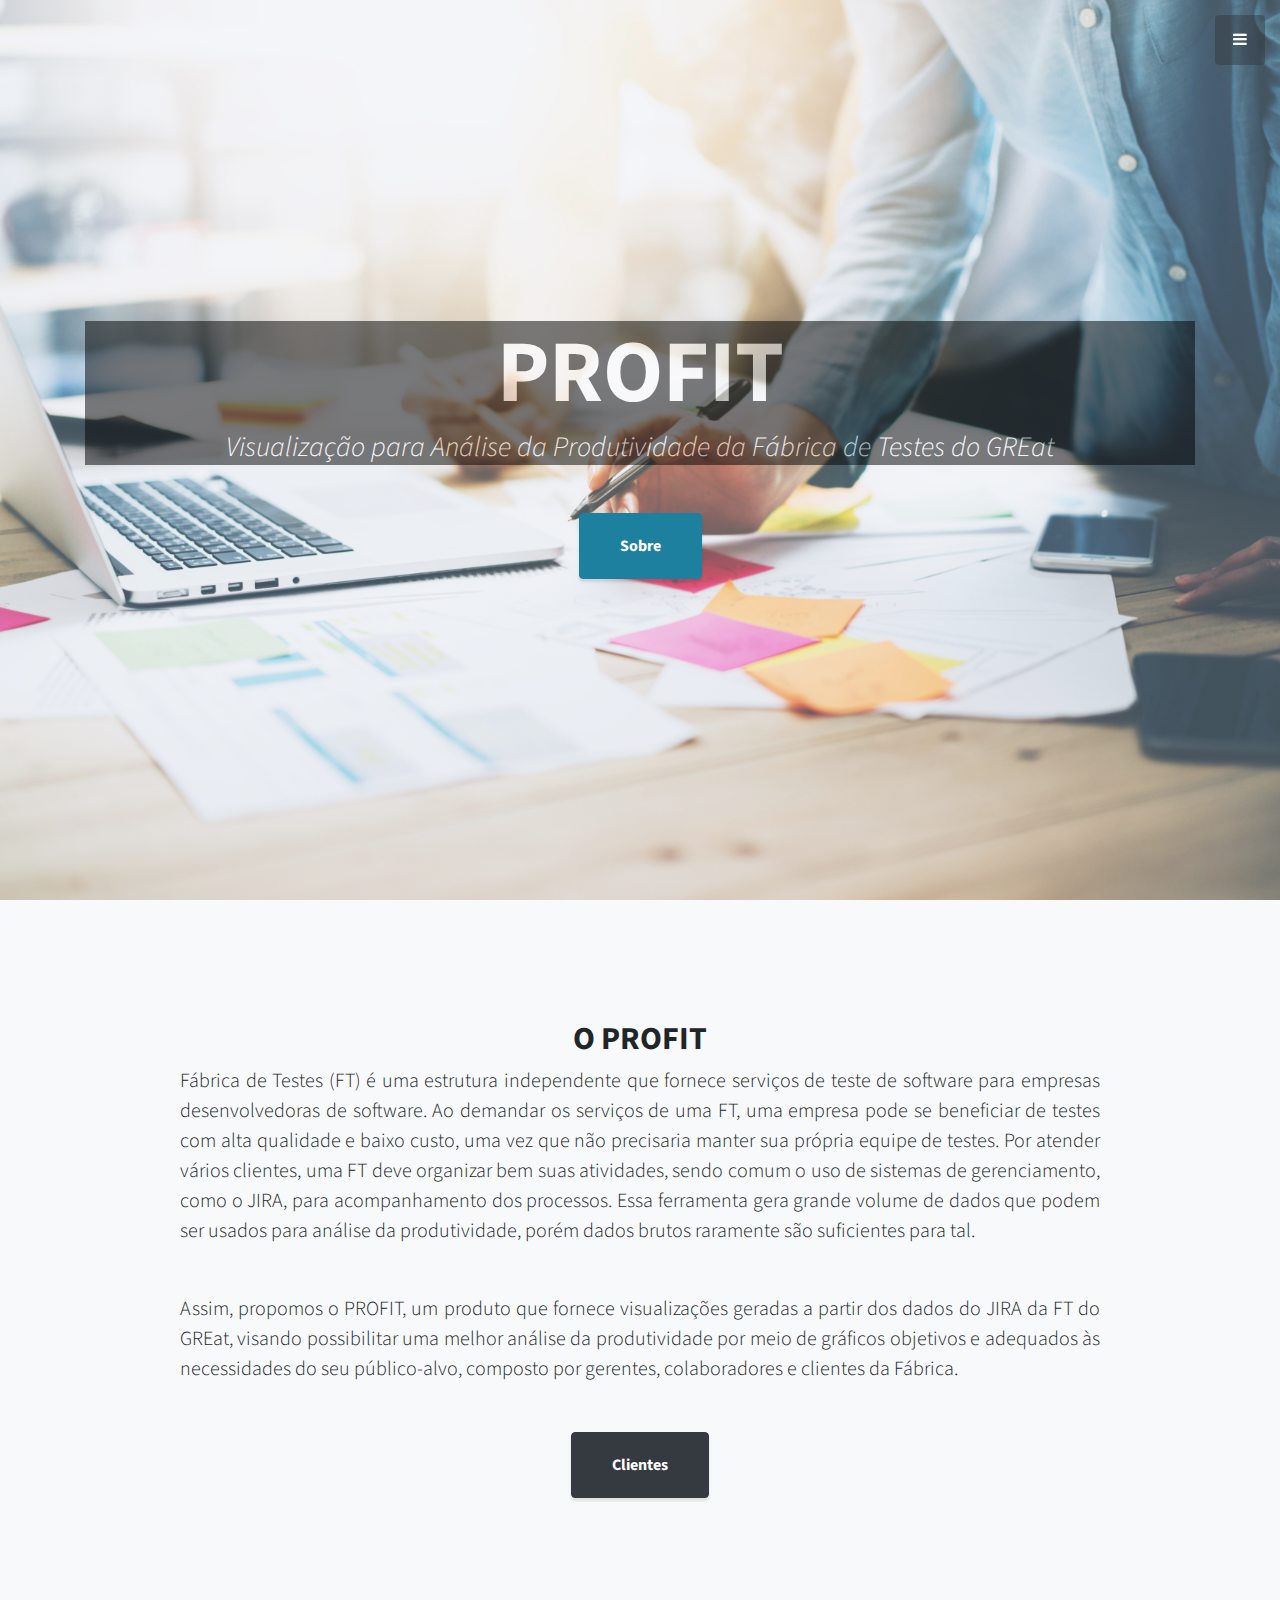
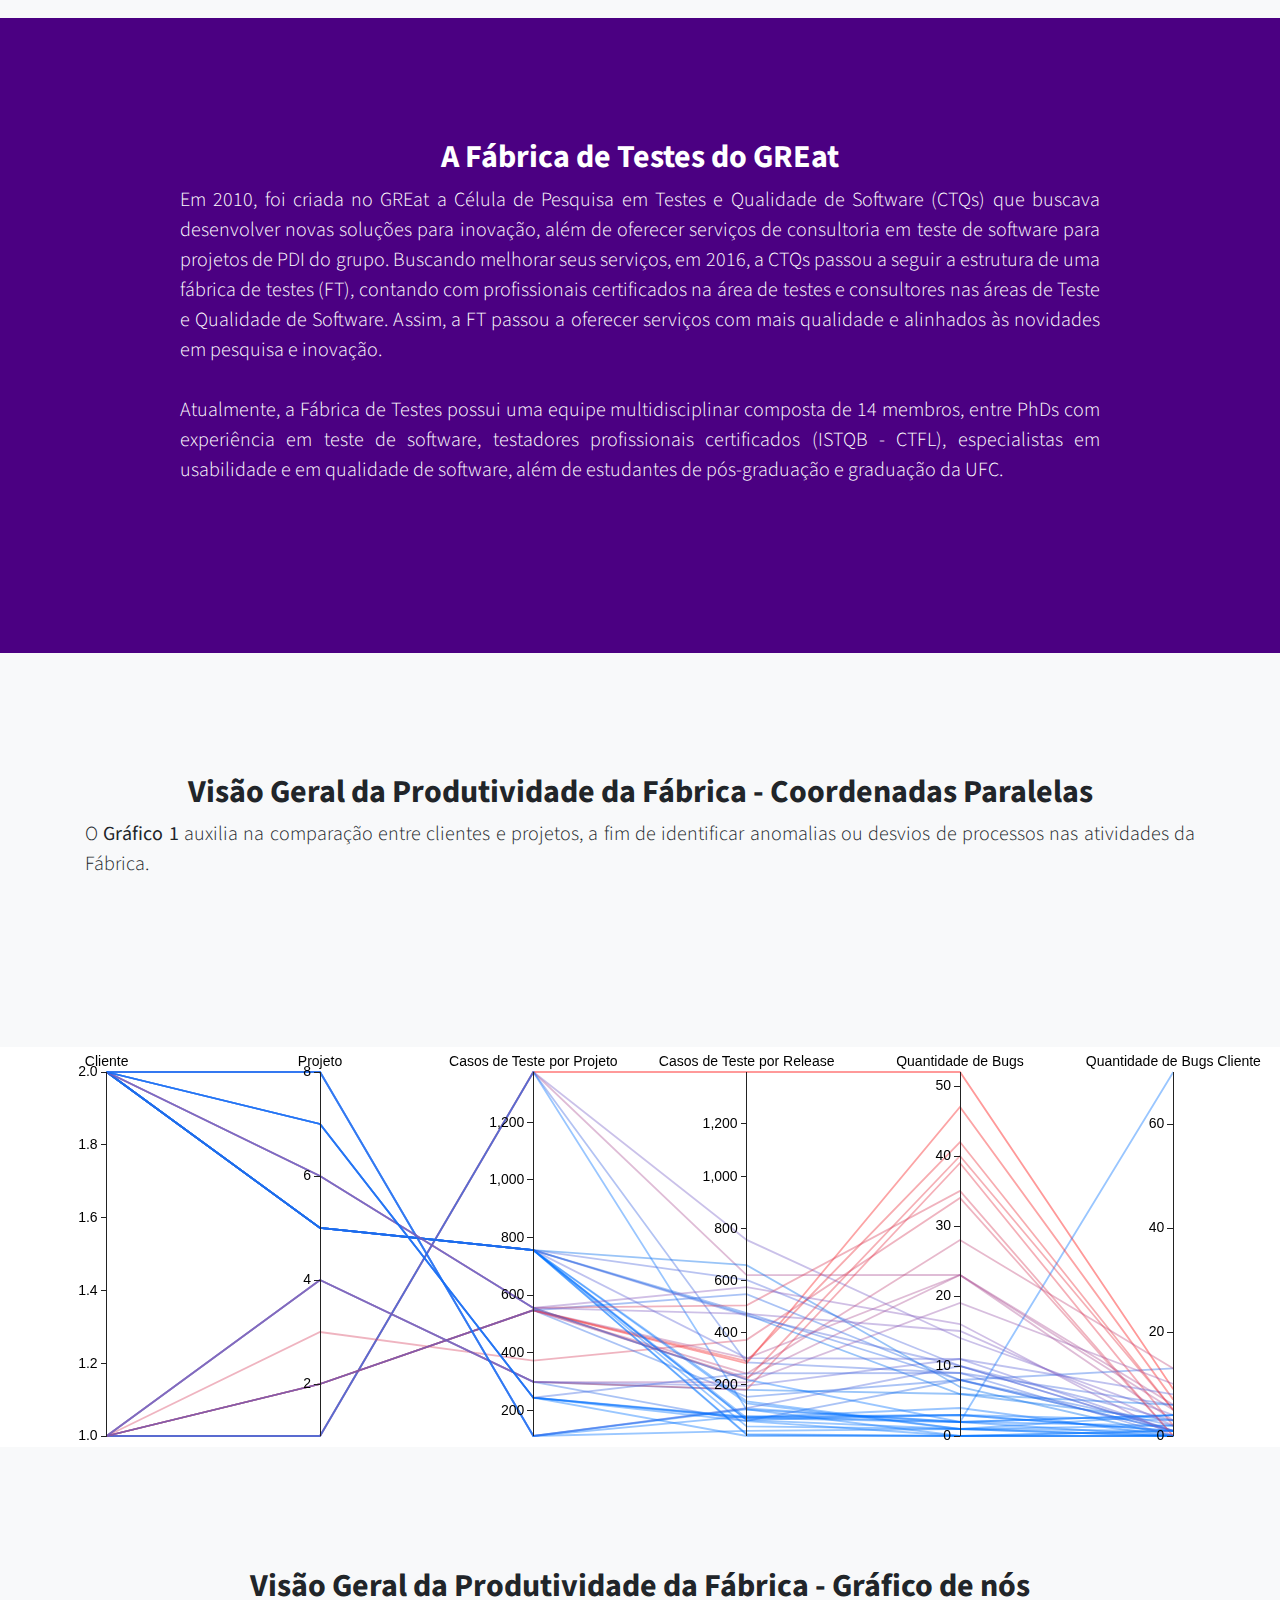
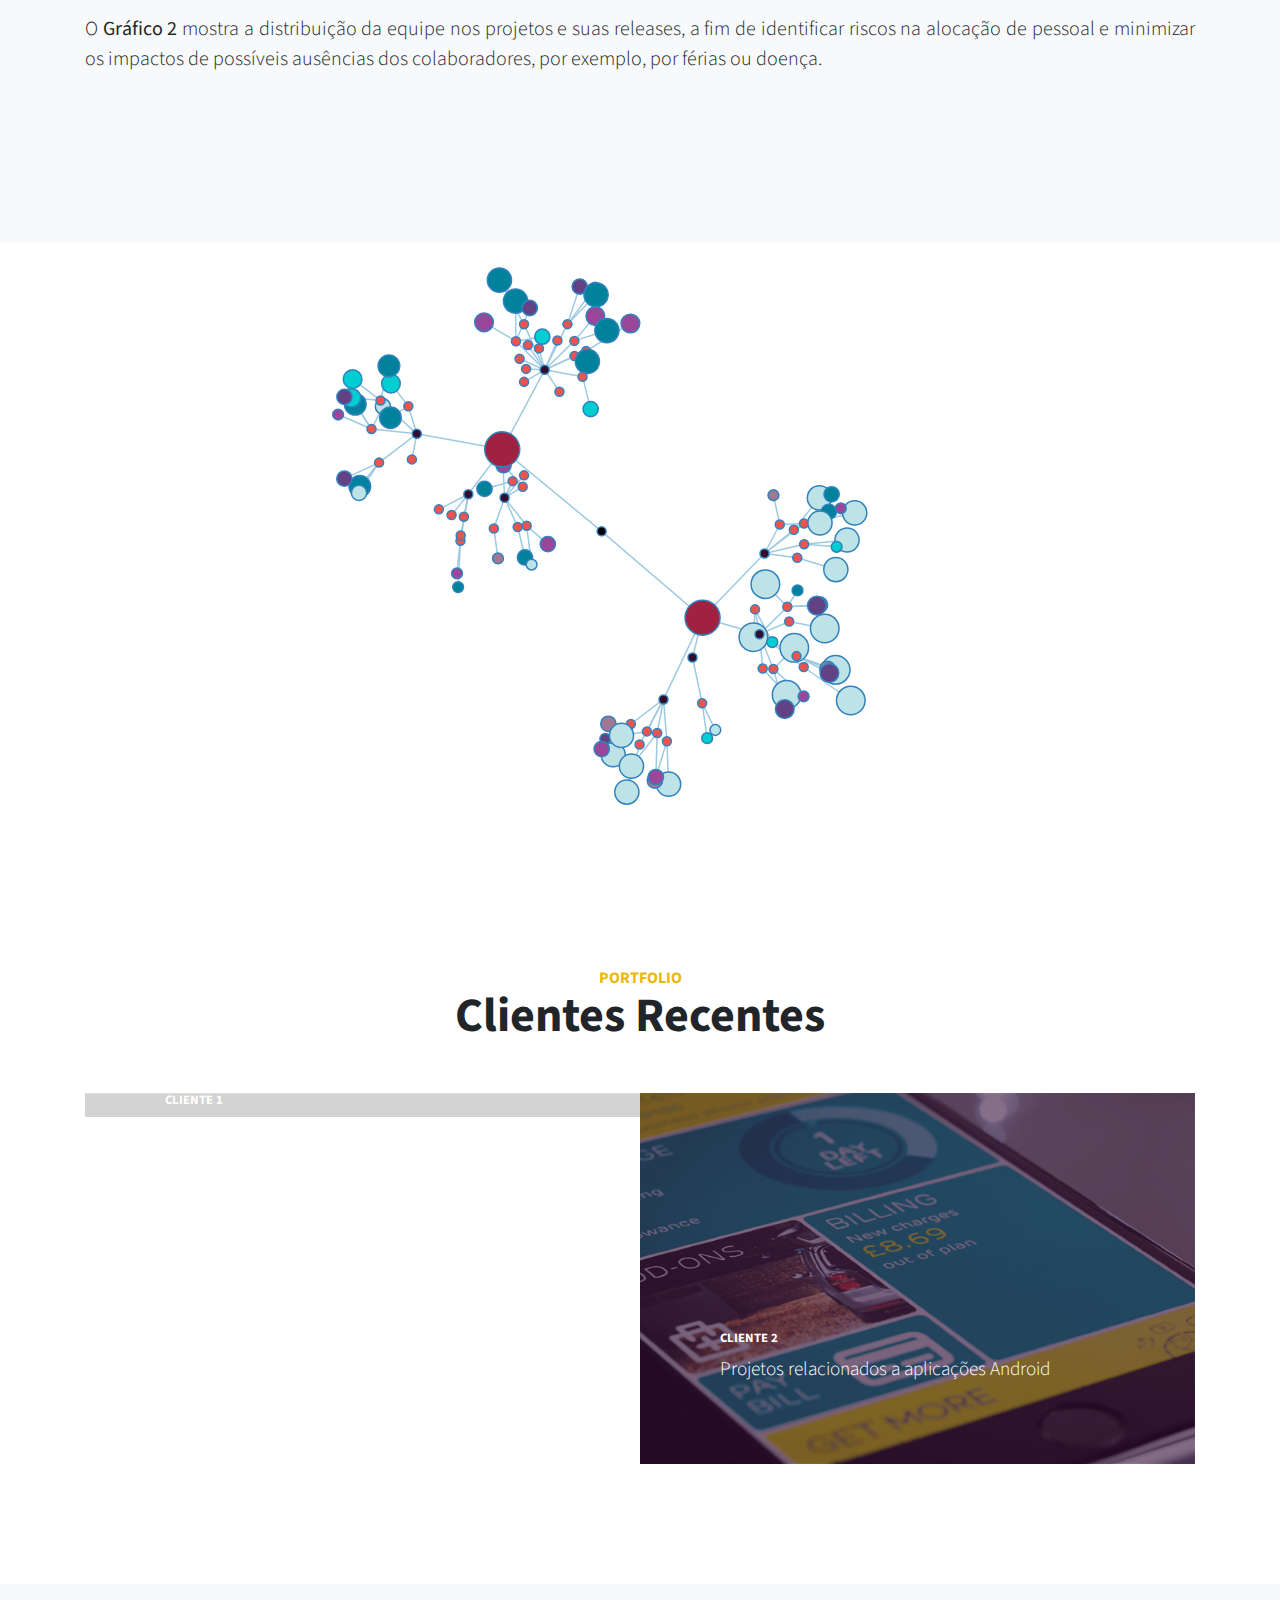
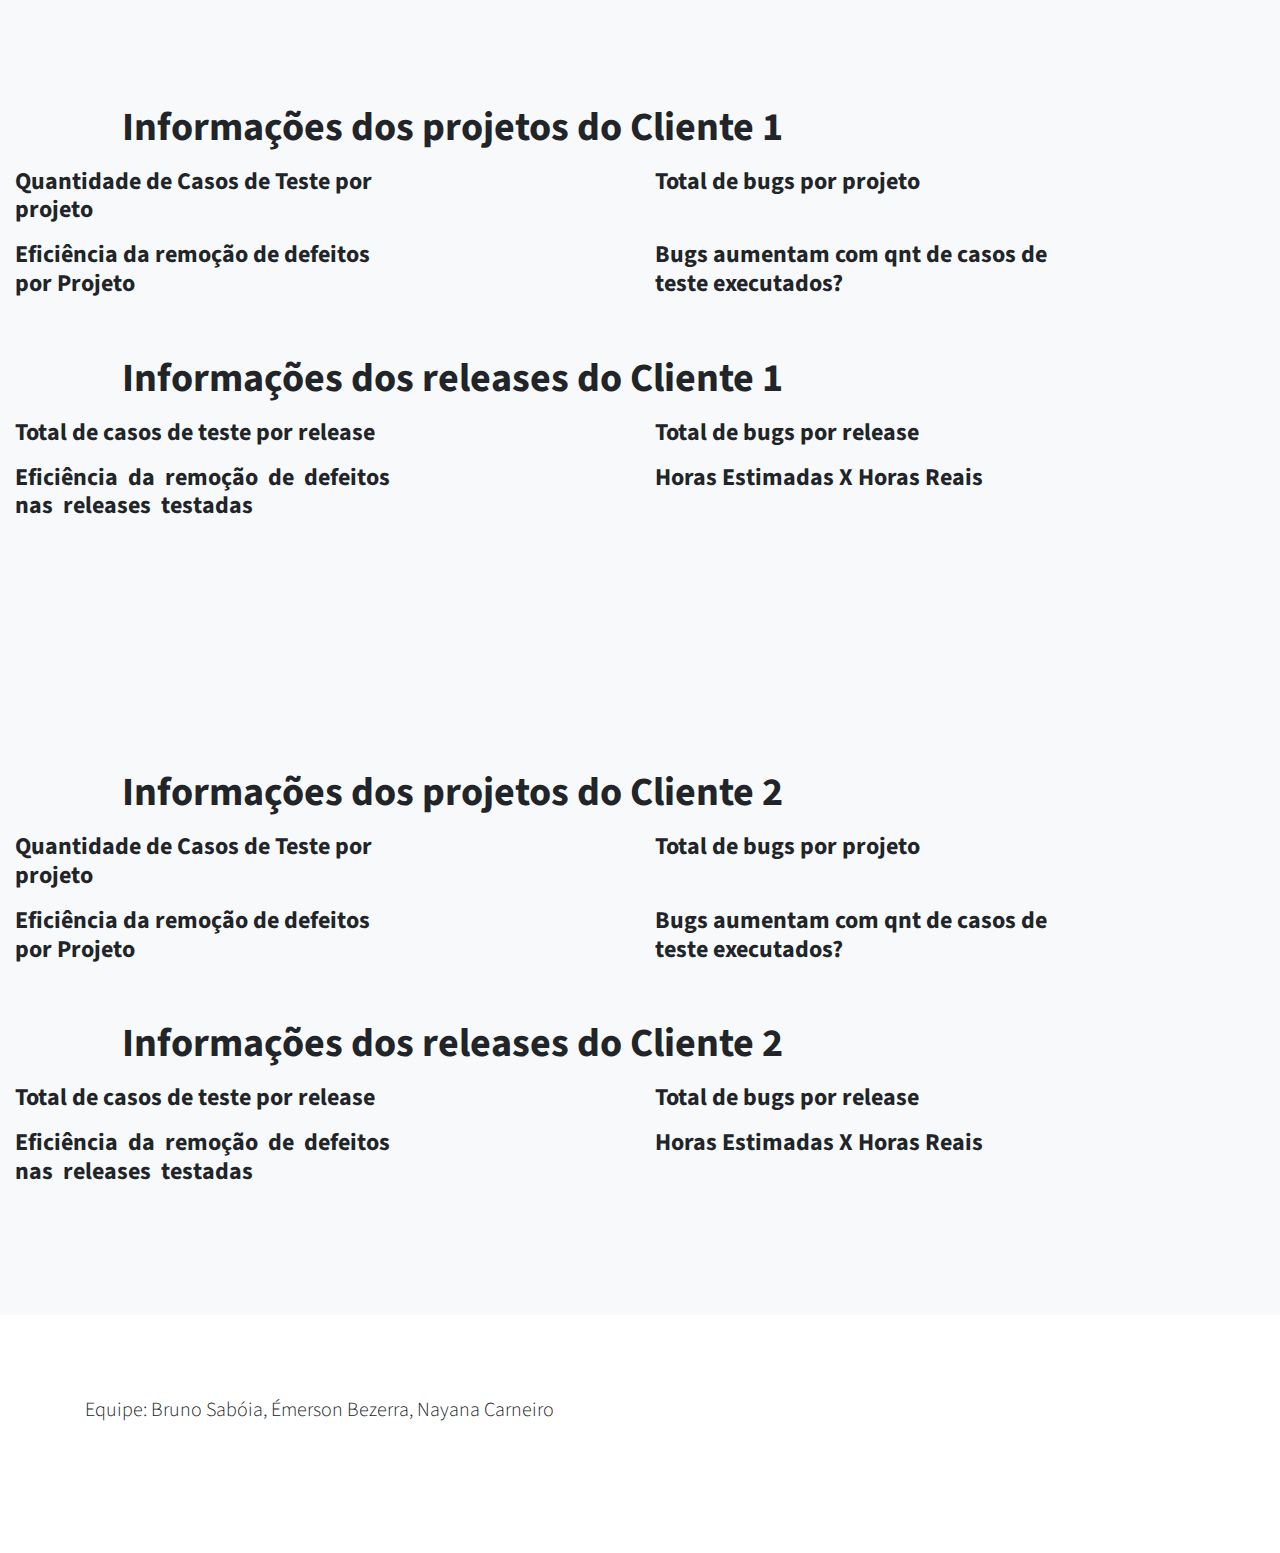
==== commit b7e06c2e: "melhorias site" ====
--- a/Site Visualizacao/index.html
+++ b/Site Visualizacao/index.html
@@ -68,9 +68,7 @@
         <li class="sidebar-nav-item">
           <a class="js-scroll-trigger" href="#Cliente1">Projetos</a>
         </li>
-        <li class="sidebar-nav-item">
-          <a class="js-scroll-trigger" href="#contact">Equipe</a>
-        </li>
+        
       </ul>
     </nav>
 
@@ -86,7 +84,7 @@
 
         </div>
 
-        <a class="btn btn-primary btn-xl js-scroll-trigger" href="#geral">Sobre</a>
+        <a class="btn btn-primary btn-xl js-scroll-trigger" href="#geral" style="color: #ffa345";>Sobre</a>
       </div>
       <div class="overlay"></div>
     </header>
@@ -233,98 +231,158 @@
     <!-- Projetos do cliente 1-->
     <section class="content-section bg-light" id="Cliente1">
       <!--Inicio dos gráficos dos projetos do cliente 1-->
-      <div class="container text-center">
-        <div class="row">
-          <div class="col-lg-10 mx-auto">
-            <h1>Informações dos projetos e releases do Cliente 1</h1>
-          </div>
-
-          <br></br><br></br>
-
-          <div><h1>Quantidade de Casos de Teste por projeto</h1>
-             <div id="chartTC_Projeto_Client1"></div>
-          </div>
-
-          <div style="float:right;"><h1>Total de bugs por projeto</h1>
-             <div id="chartBugs_Projeto_Client1"></div>
-          </div>
-
-          <div><h1>Eficiência da remoção de defeitos por Projeto</h1>
-             <div id="chartDRE_Project_Client1"></div>
-          </div>
-
-          <div><h1>Bugs aumentam com quantidade de casos de teste executados?</h1>
-             <div id="scatterChart_Client1"></div>
-          </div>
-
-          <div><h1>Total de casos de teste por release</h1>
-             <div id="chartTC_Release_Client1"></div>
-          </div>
-
-          <div><h1>Total de bugs por release</h1>
-             <div id="chartBugs_Release_Client1"></div>
-          </div>
-
-          <div><h1>Eficiência​ ​ da​ ​ remoção​ ​ de​ ​ defeitos​ ​ nas​ ​ releases​ ​ testadas</h1>
-             <div id="chartDRE_Release_Client1"></div>
-          </div>
-
-          <div><h1>Horas Estimadas X Horas Reais</h1>
-             <div id="chartHoras_Release_Client1"></div>
-          </div>
-
-        </div>
-      </div>
+      <div class="container-fluid">
+        <div class="row">
+          <div class="col-lg-10 mx-auto">
+            <h1>Informações dos projetos do Cliente 1</h1>
+          </div>
+        </div>
+        <div class="row">
+             
+            <div class="col-sm-3 col-md-6 col-lg-4"><h1></h1>
+             <div id="chartTC_Projeto_Client1"><h4>Quantidade de Casos de Teste por projeto</h4></div>
+            </div>
+            <div class="col-sm-1 col-md-3 col-lg-2"><h1></h1>
+            </div> 
+
+            <div class="col-sm-3 col-md-6 col-lg-4"><h1></h1>
+             <div id="chartBugs_Projeto_Client1"><h4>Total de bugs por projeto</h4></div>
+            </div>
+        </div>
+
+        <div class="row">
+             
+            <div class="col-sm-3 col-md-6 col-lg-4"><h1></h1>
+             <div id="chartDRE_Project_Client1"><h4>Eficiência da remoção de defeitos por Projeto</h4></div>
+            </div>
+
+            <div class="col-sm-1 col-md-3 col-lg-2"><h1></h1>
+            </div> 
+
+            <div class="col-sm-3 col-md-6 col-lg-4"><h1></h1>
+             <div id="scatterChart_Client1"><h4>Bugs aumentam com qnt de casos de teste executados?</h4></div>
+            </div>
+        </div>
+        <br></br>
+        <div class="row">
+          <div class="col-lg-10 mx-auto">
+            <h1>Informações dos releases do Cliente 1</h1>
+          </div>
+        </div>
+
+        <div class="row">
+             
+            <div class="col-sm-3 col-md-6 col-lg-4"><h1></h1>
+             <div id="chartTC_Release_Client1"><h4>Total de casos de teste por release</h4></div>
+            </div>
+
+            <div class="col-sm-1 col-md-3 col-lg-2"><h1></h1>
+            </div> 
+
+            <div class="col-sm-3 col-md-6 col-lg-4"><h1></h1>
+             <div id="chartBugs_Release_Client1"><h4>Total de bugs por release</h4></div>
+            </div>
+        </div>
+
+        <div class="row">
+             
+            <div class="col-sm-3 col-md-6 col-lg-4"><h1></h1>
+             <div id="chartDRE_Release_Client1"><h4>Eficiência​ ​ da​ ​ remoção​ ​ de​ ​ defeitos​ ​ nas​ ​ releases​ ​ testadas</h4></div>
+            </div>
+
+            <div class="col-sm-1 col-md-3 col-lg-2"><h1></h1>
+            </div> 
+
+            <div class="col-sm-3 col-md-6 col-lg-4"><h1></h1>
+             <div id="chartHoras_Release_Client1"><h4>Horas Estimadas X Horas Reais</h4></div>
+            </div>
+        </div>
+
+      </div>
+
+        
+
       <!--Fim dos gráficos dos projetos do cliente 1-->
     </section>
     <!-- FIM Projetos do cliente 1-->
 
     <!-- Projetos do cliente 2-->
     <section class="content-section bg-light" id="Cliente2">
-
       <!--Inicio dos gráficos dos projetos do cliente 1-->
-      <div class="container text-center">
-        <div class="row">
-          <div class="col-lg-10 mx-auto">
-            <h1>Informações dos projetos e releases do Cliente 2</h1>
-          </div>
-
-          <br></br><br></br>
-
-          <div><h1>Quantidade de Casos de Teste pro projeto</h1>
-             <div id="chartTC_Projeto_Client2"></div>
-          </div>
-
-          <div><h1>Total de bugs por projeto</h1>
-             <div id="chartBugs_Projeto_Client2"></div>
-          </div>
-
-          <div><h1>Bugs aumentam com quantidade de casos de teste executados?</h1>
-             <div id="scatterChart_Client2"></div>
-          </div>
-
-          <div><h1>Quantidade de casos de teste X Quantidade de bugs por release</h1>
-             <div id="chartDRE_Project_Client2"></div>
-          </div>
-          <div><h1>Quantidade de casos de teste por release</h1>
-             <div id="chartTC_Release_Client2"></div>
-          </div>
-
-          <div><h1>Eficiência​ ​ da​ ​ remoção​ ​ de​ ​ defeitos​ ​ nos​ ​ projetos ​ testados</h1>
-             <div id="chartBugs_Release_Client2"></div>
-          </div>
-
-          <div><h1>Eficiência​ ​ da​ ​ remoção​ ​ de​ ​ defeitos​ ​ nas​ ​ releases​ ​ testadas</h1>
-             <div id="chartDRE_Release_Client2"></div>
-          </div>
-
-          <div><h1>Horas Estimadas X Horas Reais</h1>
-             <div id="chartHoras_Release_Client2"></div>
-          </div>
-
-        </div>
-      </div>
-      <!--Fim dos gráficos dos projetos do cliente 2-->
+      <div class="container-fluid">
+        <div class="row">
+          <div class="col-lg-10 mx-auto">
+            <h1>Informações dos projetos do Cliente 2</h1>
+          </div>
+        </div>
+        <div class="row">
+              
+            <div class="col-sm-3 col-md-6 col-lg-4"><h1></h1>
+             <div id="chartTC_Projeto_Client2"><h4>Quantidade de Casos de Teste por projeto</h4></div>
+            </div>
+
+            <div class="col-sm-1 col-md-3 col-lg-2"><h1></h1>
+            </div>
+
+            <div class="col-sm-3 col-md-6 col-lg-4"><h1></h1>
+             <div id="chartBugs_Projeto_Client2"><h4>Total de bugs por projeto</h4></div>
+            </div>
+        </div>
+
+        <div class="row">
+            
+            <div class="col-sm-3 col-md-6 col-lg-4"><h1></h1>
+             <div id="chartDRE_Project_Client2"><h4>Eficiência da remoção de defeitos por Projeto</h4></div>
+            </div>
+
+             <div class="col-sm-1 col-md-3 col-lg-2"><h1></h1>
+            </div> 
+
+            <div class="col-sm-3 col-md-6 col-lg-4"><h1></h1>
+             <div id="scatterChart_Client2"><h4>Bugs aumentam com qnt de casos de teste executados?</h4></div>
+            </div>
+        </div>
+
+        <br></br>
+        <div class="row">
+          <div class="col-lg-10 mx-auto">
+            <h1>Informações dos releases do Cliente 2</h1>
+          </div>
+        </div>
+
+        <div class="row">
+             
+            <div class="col-sm-3 col-md-6 col-lg-4"><h1></h1>
+             <div id="chartTC_Release_Client2"><h4>Total de casos de teste por release</h4></div>
+            </div>
+
+            <div class="col-sm-1 col-md-3 col-lg-2"><h1></h1>
+            </div> 
+
+            <div class="col-sm-3 col-md-6 col-lg-4"><h1></h1>
+             <div id="chartBugs_Release_Client2"><h4>Total de bugs por release</h4></div>
+            </div>
+        </div>
+
+        <div class="row">
+             
+            <div class="col-sm-3 col-md-6 col-lg-4"><h1></h1>
+             <div id="chartDRE_Release_Client2"><h4>Eficiência​ ​ da​ ​ remoção​ ​ de​ ​ defeitos​ ​ nas​ ​ releases​ ​ testadas</h4></div>
+            </div>
+
+            <div class="col-sm-1 col-md-3 col-lg-2"><h1></h1>
+            </div> 
+
+            <div class="col-sm-3 col-md-6 col-lg-4"><h1></h1>
+             <div id="chartHoras_Release_Client2"><h4>Horas Estimadas X Horas Reais</h4></div>
+            </div>
+        </div>
+
+      </div>
+
+        
+
+      <!--Fim dos gráficos dos projetos do cliente 1-->
     </section>
     <!-- FIM Projetos do cliente 2-->
 
@@ -332,6 +390,8 @@
     <!-- Footer -->
     <footer class="footer text-center">
       <div class="container">
+        <p class="lead mb-5" style="text-align:justify; text-justify: inter-word;" >
+                   Equipe: Bruno Sabóia, Émerson Bezerra, Nayana Carneiro 
         <!--
         <ul class="list-inline mb-5">
           <li class="list-inline-item">
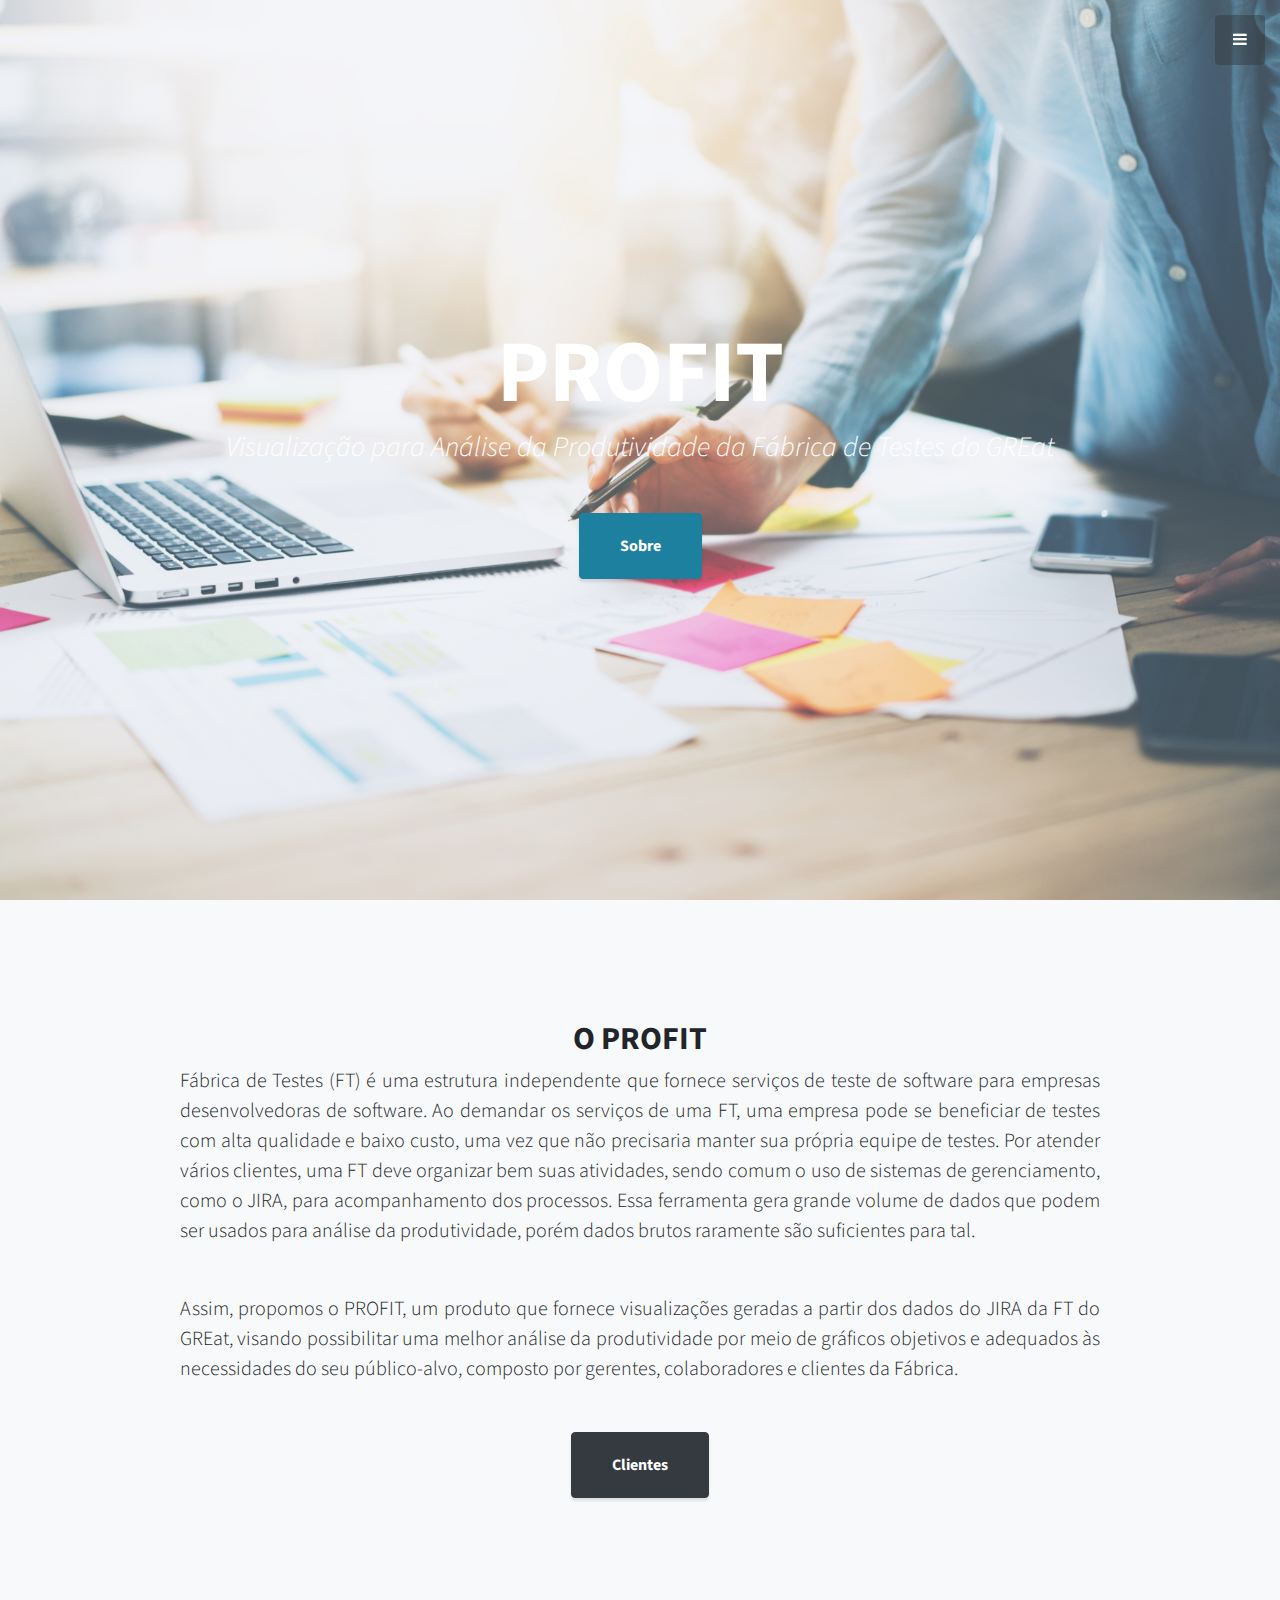
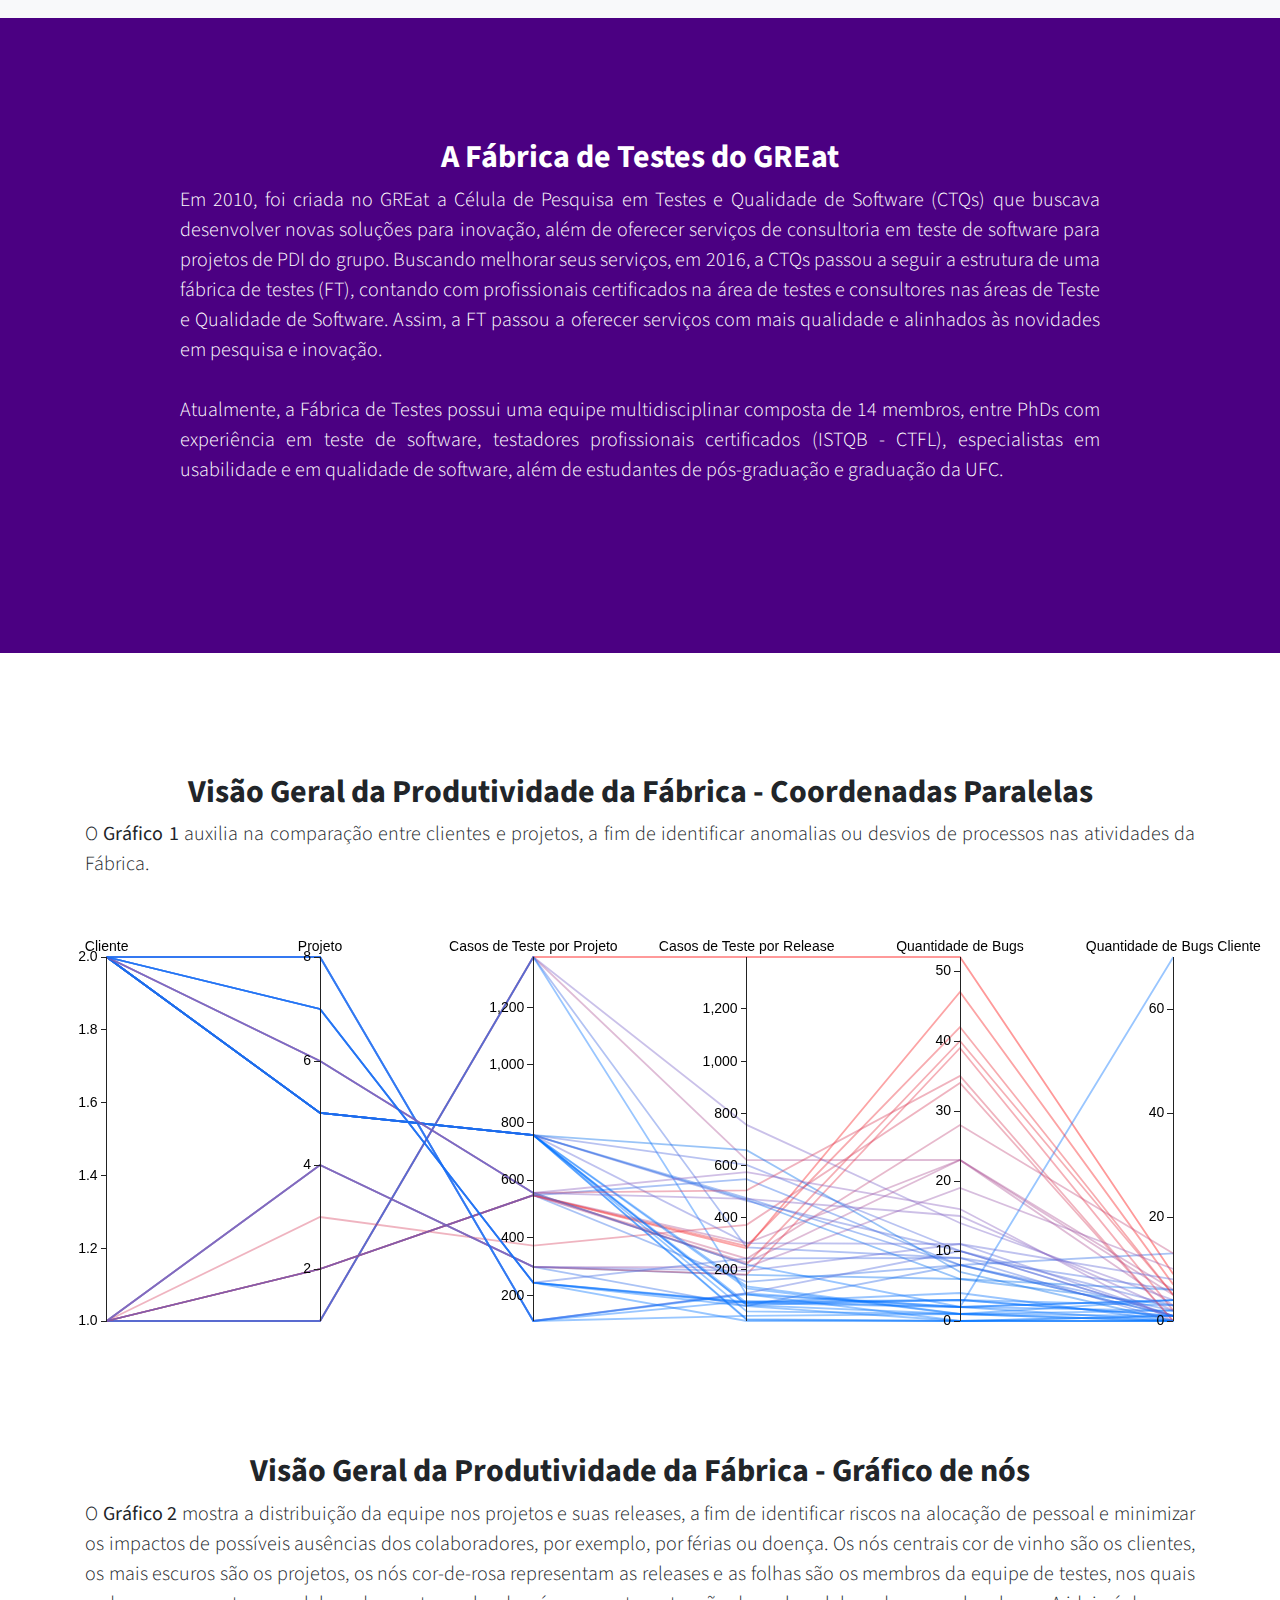
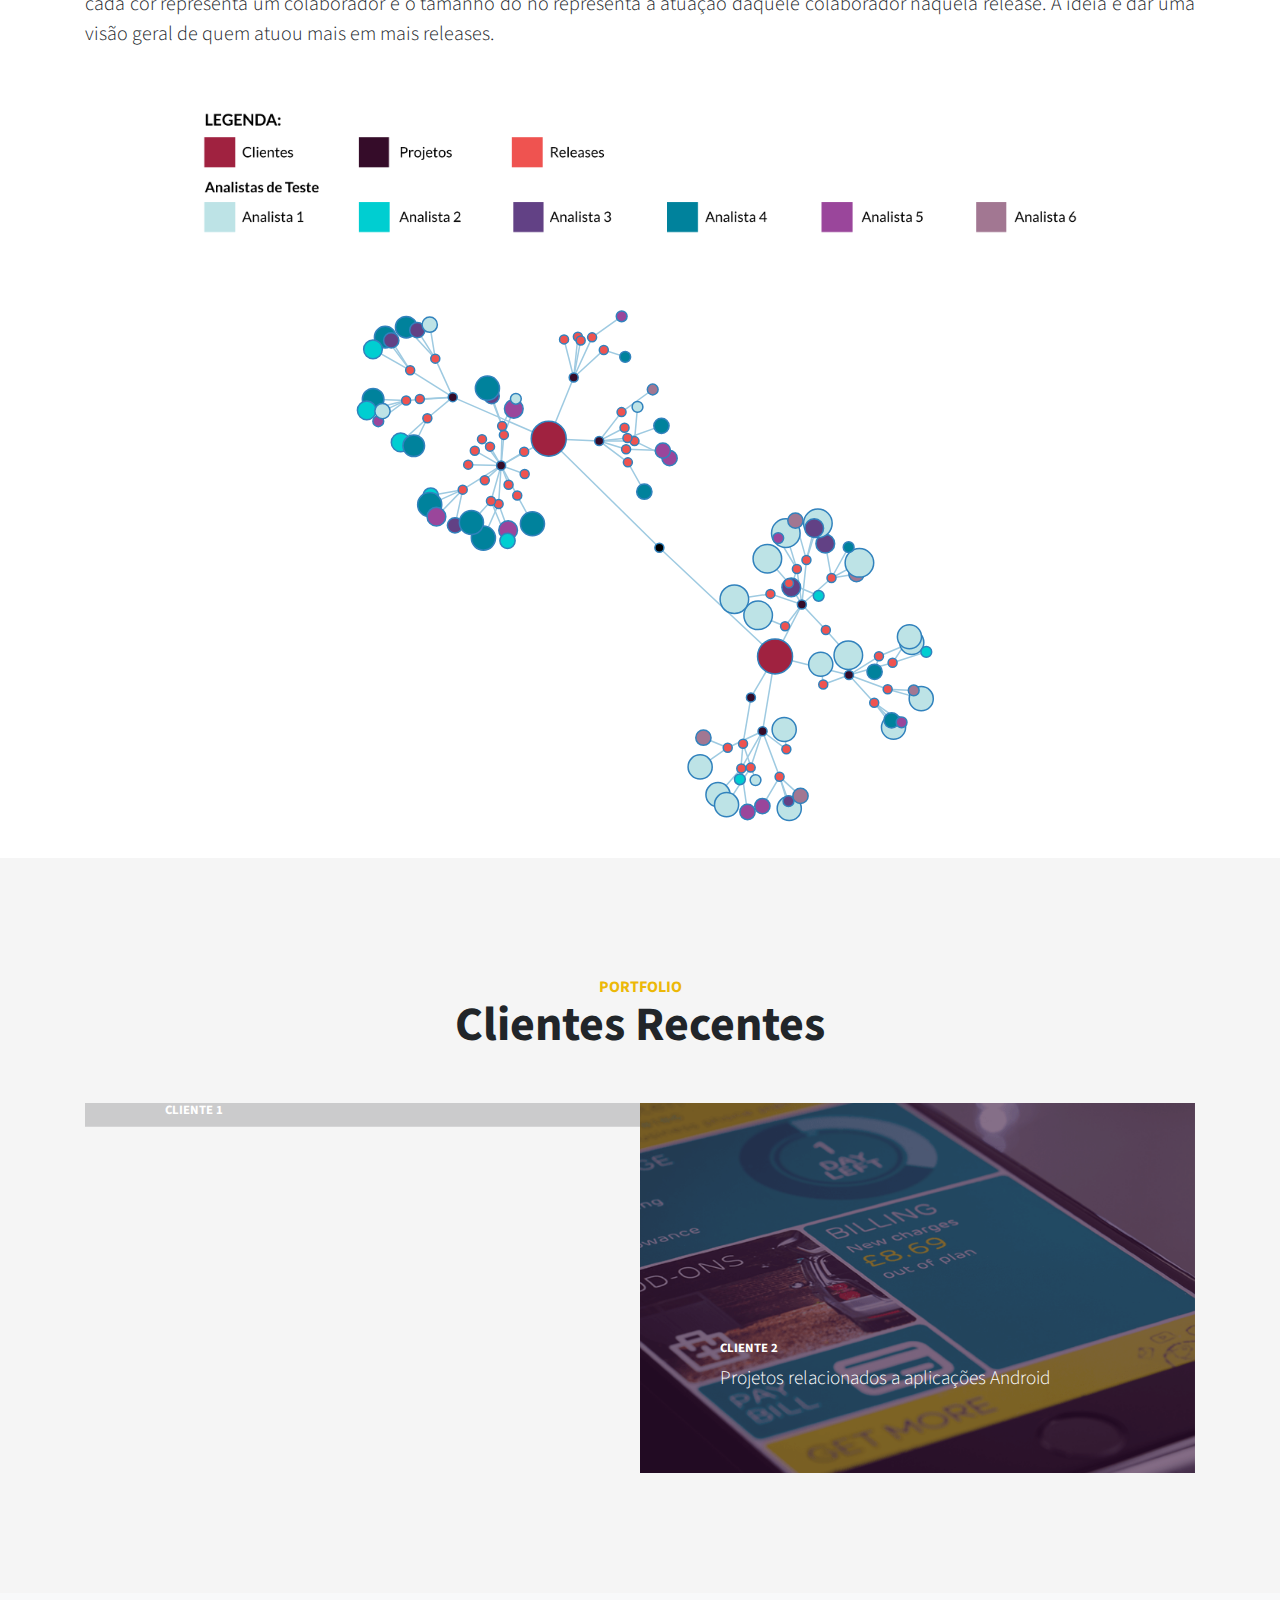
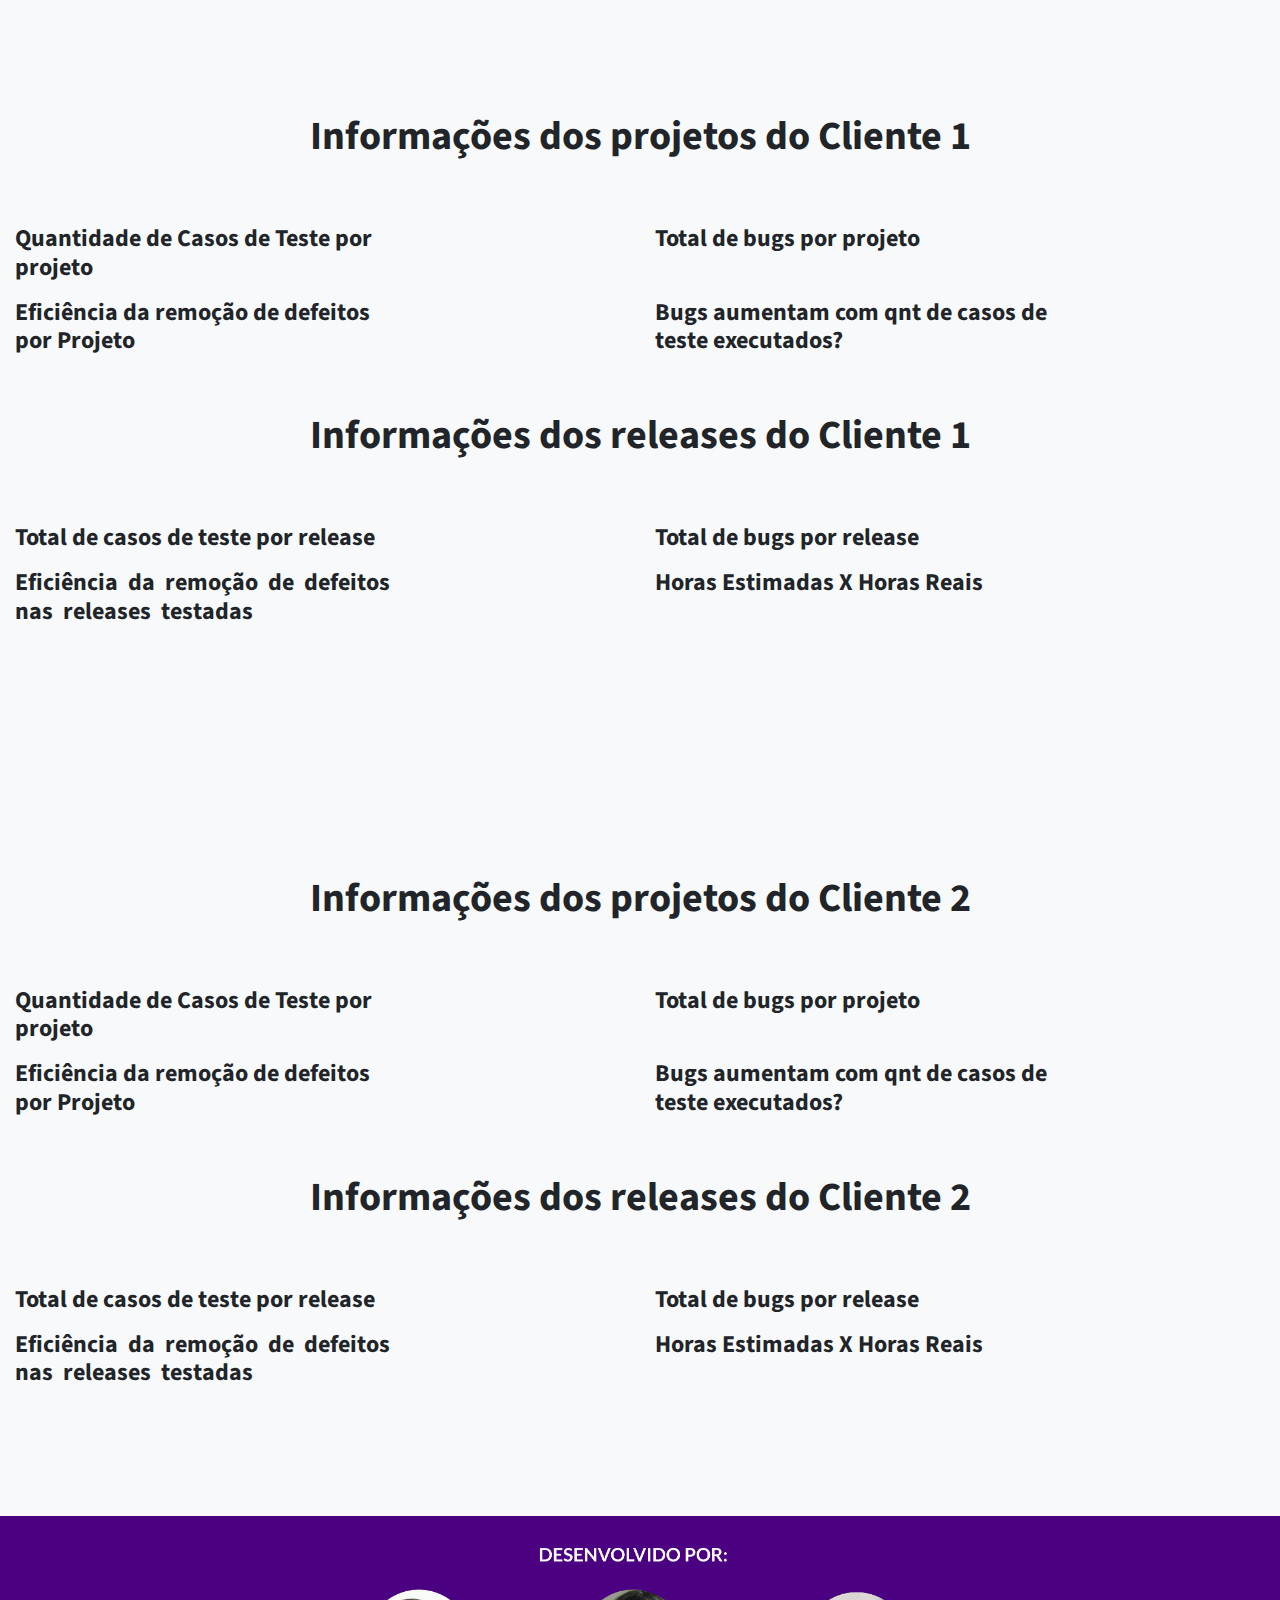
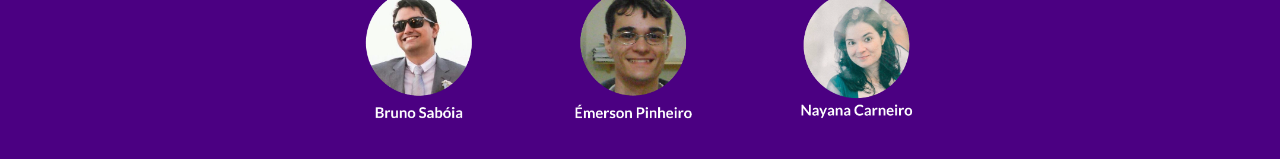
==== commit 5c98f730: "Adicionada legenda e footnote" ====
--- a/Site Visualizacao/index.html
+++ b/Site Visualizacao/index.html
@@ -76,7 +76,7 @@
     <header class="masthead d-flex">
       <div class="container text-center my-auto">
 
-       <div class="teste" style="background-color: #000; opacity: 0.5">
+       <div class="teste" >
         <h1 class="mb-1" style="color: white;">PROFIT</h1>
         <h3 class="mb-5" style="font-weight:300; color: white;  ">
           <em>Visualização para Análise da Produtividade da Fábrica de Testes do GREat  </em>
@@ -84,7 +84,7 @@
 
         </div>
 
-        <a class="btn btn-primary btn-xl js-scroll-trigger" href="#geral" style="color: #ffa345";>Sobre</a>
+        <a class="btn btn-primary btn-xl js-scroll-trigger" href="#geral" style="color:#ffa345";>Sobre</a>
       </div>
       <div class="overlay"></div>
     </header>
@@ -128,14 +128,14 @@
     </section>
 
 <!-- Visão Geral da Produtividade da Fábrica para o Cliente 1 -->
-      <section class="content-section bg-light" id="visualizacao">
+      <section class="content-section " id="visualizacao" style="padding-bottom: 5px; ">
           <div class="container text-center">
              <div class="row">
-               <div class="col-lg-12">
+               <div class="col-lg-12" >
                  <h2>Visão Geral da Produtividade da Fábrica - Coordenadas Paralelas</h2>
 
                    <p class="lead mb-5" style="text-align:justify; text-justify: inter-word;" >
-                   O <b>Gráfico 1</b> auxilia na comparação entre clientes e projetos, a fim de identificar anomalias ou desvios de processos nas atividades da Fábrica.
+                   O <b>Gráfico 1</b> auxilia na comparação entre clientes e projetos, a fim de identificar anomalias ou desvios de processos nas atividades da Fábrica. 
                   </p>
 
               </div>
@@ -148,16 +148,16 @@
 
 
 <!-- Visão Geral da Produtividade da Fábrica para o Cliente 1 -->
-      <section class="content-section bg-light" id="visualizacao">
+      <section class="content-section" id="visualizacao" style="padding-bottom: 5px;">
           <div class="container text-center">
              <div class="row">
                <div position="relative" class="col-lg-12">
                  <h2>Visão Geral da Produtividade da Fábrica - Gráfico de nós</h2>
 
                    <p class="lead mb-5" style="text-align:justify; text-justify: inter-word;" >
-                   O <b>Gráfico 2</b> mostra a distribuição da equipe nos projetos e suas releases, a fim de identificar riscos na alocação de pessoal e minimizar os impactos de possíveis ausências dos colaboradores, por exemplo, por férias ou doença.
-                   
+                   O <b>Gráfico 2</b> mostra a distribuição da equipe nos projetos e suas releases, a fim de identificar riscos na alocação de pessoal e minimizar os impactos de possíveis ausências dos colaboradores, por exemplo, por férias ou doença. Os nós centrais cor de vinho são os clientes, os mais escuros são os projetos, os nós cor-de-rosa representam as releases e as folhas são os membros da equipe de testes, nos quais cada cor representa um colaborador e o tamanho do nó representa a atuação daquele colaborador naquela release. A ideia é dar uma visão geral de quem atuou mais em mais releases.                   
                   </p>
+                  <img class="img-fluid" style="width:900px" src="img/LEGENDA_nd.png" alt="">
 
               </div>
              </div>
@@ -171,7 +171,7 @@
 
 
 <!-- Portfolio -->
-    <section class="content-section" id="clientes">
+    <section class="content-section" id="clientes" style="background-color: whiteSmoke">
       <div class="container">
         <div class="content-section-heading text-center">
           <h3 class="text-secondary mb-0">Portfolio</h3>
@@ -232,11 +232,14 @@
     <section class="content-section bg-light" id="Cliente1">
       <!--Inicio dos gráficos dos projetos do cliente 1-->
       <div class="container-fluid">
+        <div class="container text-center">
         <div class="row">
           <div class="col-lg-10 mx-auto">
             <h1>Informações dos projetos do Cliente 1</h1>
           </div>
         </div>
+        </div>
+        <br></br>
         <div class="row">
              
             <div class="col-sm-3 col-md-6 col-lg-4"><h1></h1>
@@ -265,10 +268,13 @@
         </div>
         <br></br>
         <div class="row">
+         <div class="container text-center">
           <div class="col-lg-10 mx-auto">
             <h1>Informações dos releases do Cliente 1</h1>
           </div>
-        </div>
+         </div> 
+        </div>
+        <br></br>
 
         <div class="row">
              
@@ -310,11 +316,15 @@
     <section class="content-section bg-light" id="Cliente2">
       <!--Inicio dos gráficos dos projetos do cliente 1-->
       <div class="container-fluid">
+        <div class="container text-center">
         <div class="row">
           <div class="col-lg-10 mx-auto">
             <h1>Informações dos projetos do Cliente 2</h1>
           </div>
         </div>
+        </div>
+        <br></br>
+
         <div class="row">
               
             <div class="col-sm-3 col-md-6 col-lg-4"><h1></h1>
@@ -345,10 +355,13 @@
 
         <br></br>
         <div class="row">
+         <div class="container text-center"> 
           <div class="col-lg-10 mx-auto">
             <h1>Informações dos releases do Cliente 2</h1>
           </div>
-        </div>
+         </div> 
+        </div>
+        <br></br>
 
         <div class="row">
              
@@ -388,10 +401,11 @@
 
 
     <!-- Footer -->
-    <footer class="footer text-center">
+    <footer class="footer text-center" style="background-color: indigo; padding: 20px; ">
       <div class="container">
-        <p class="lead mb-5" style="text-align:justify; text-justify: inter-word;" >
-                   Equipe: Bruno Sabóia, Émerson Bezerra, Nayana Carneiro 
+
+
+        <img class="img-fluid" style="width:600px" src="img/EQUIPE_bR.png" alt="">           
         <!--
         <ul class="list-inline mb-5">
           <li class="list-inline-item">
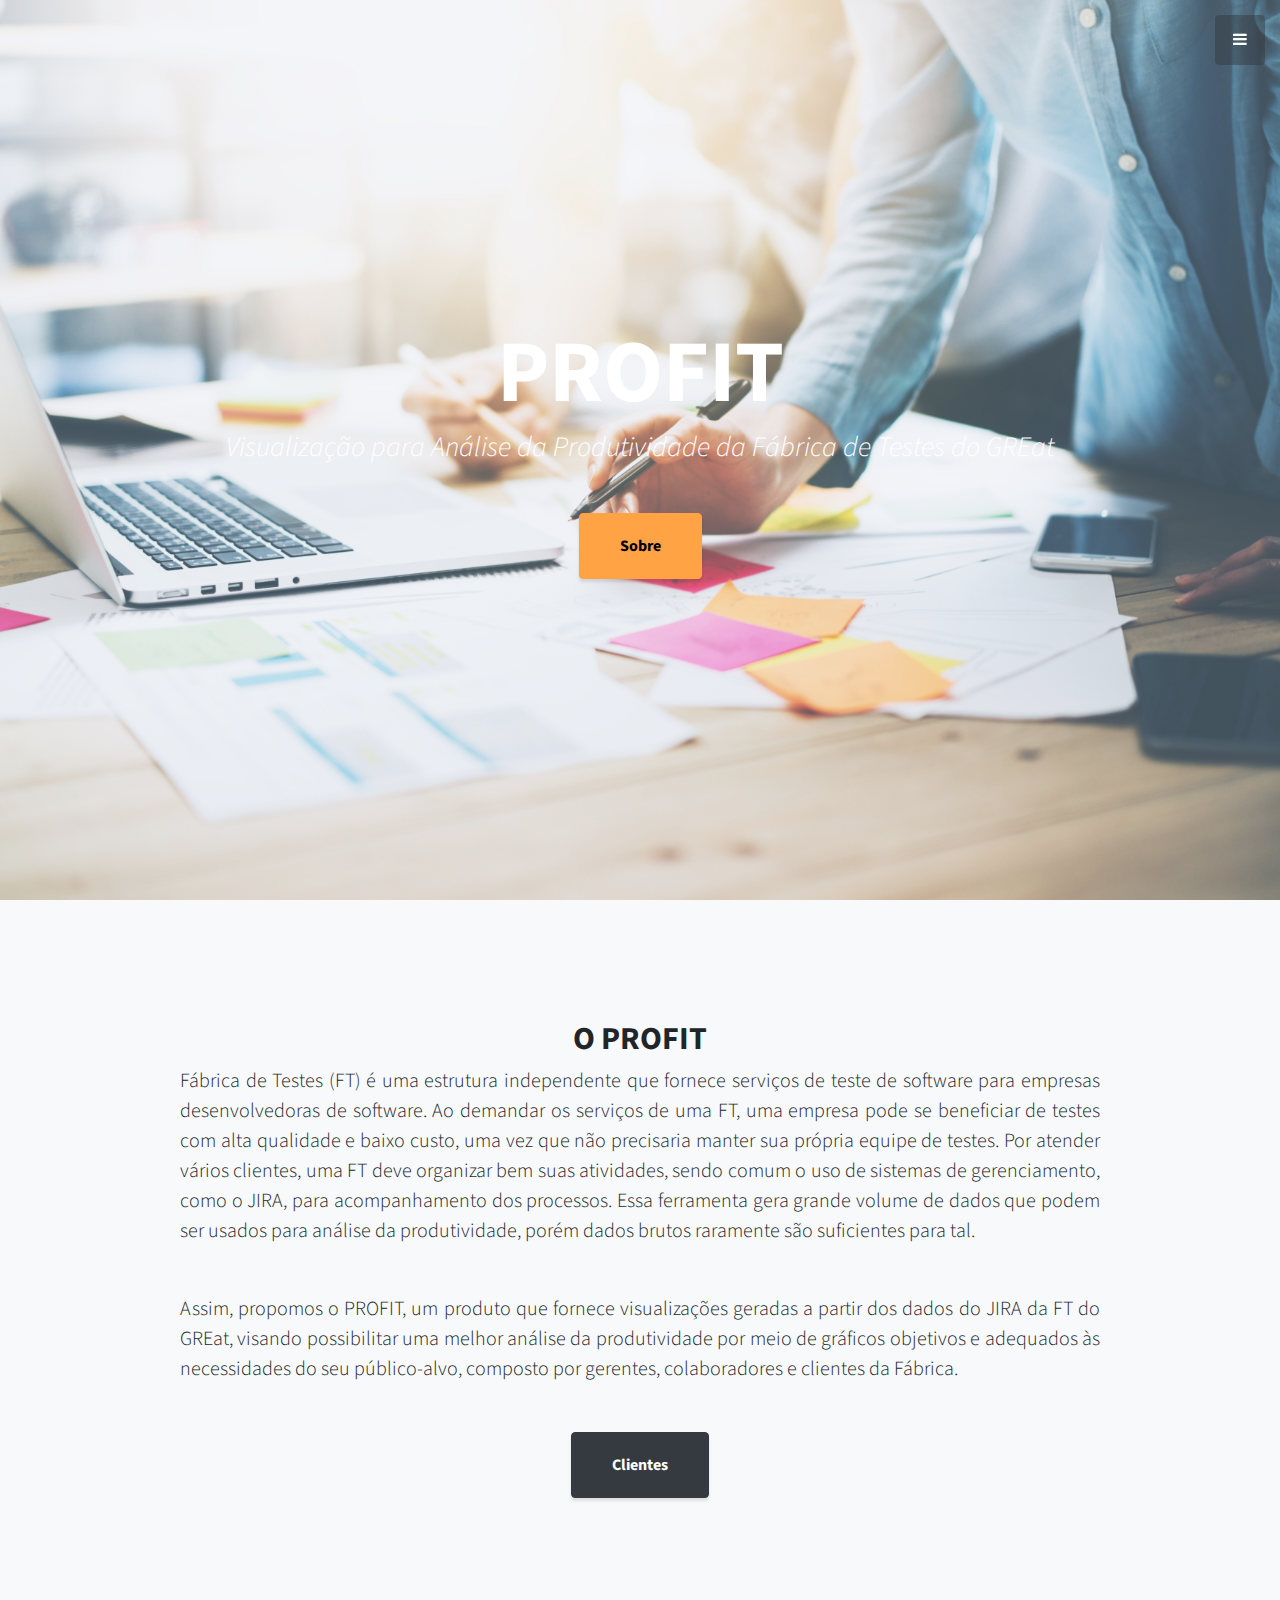
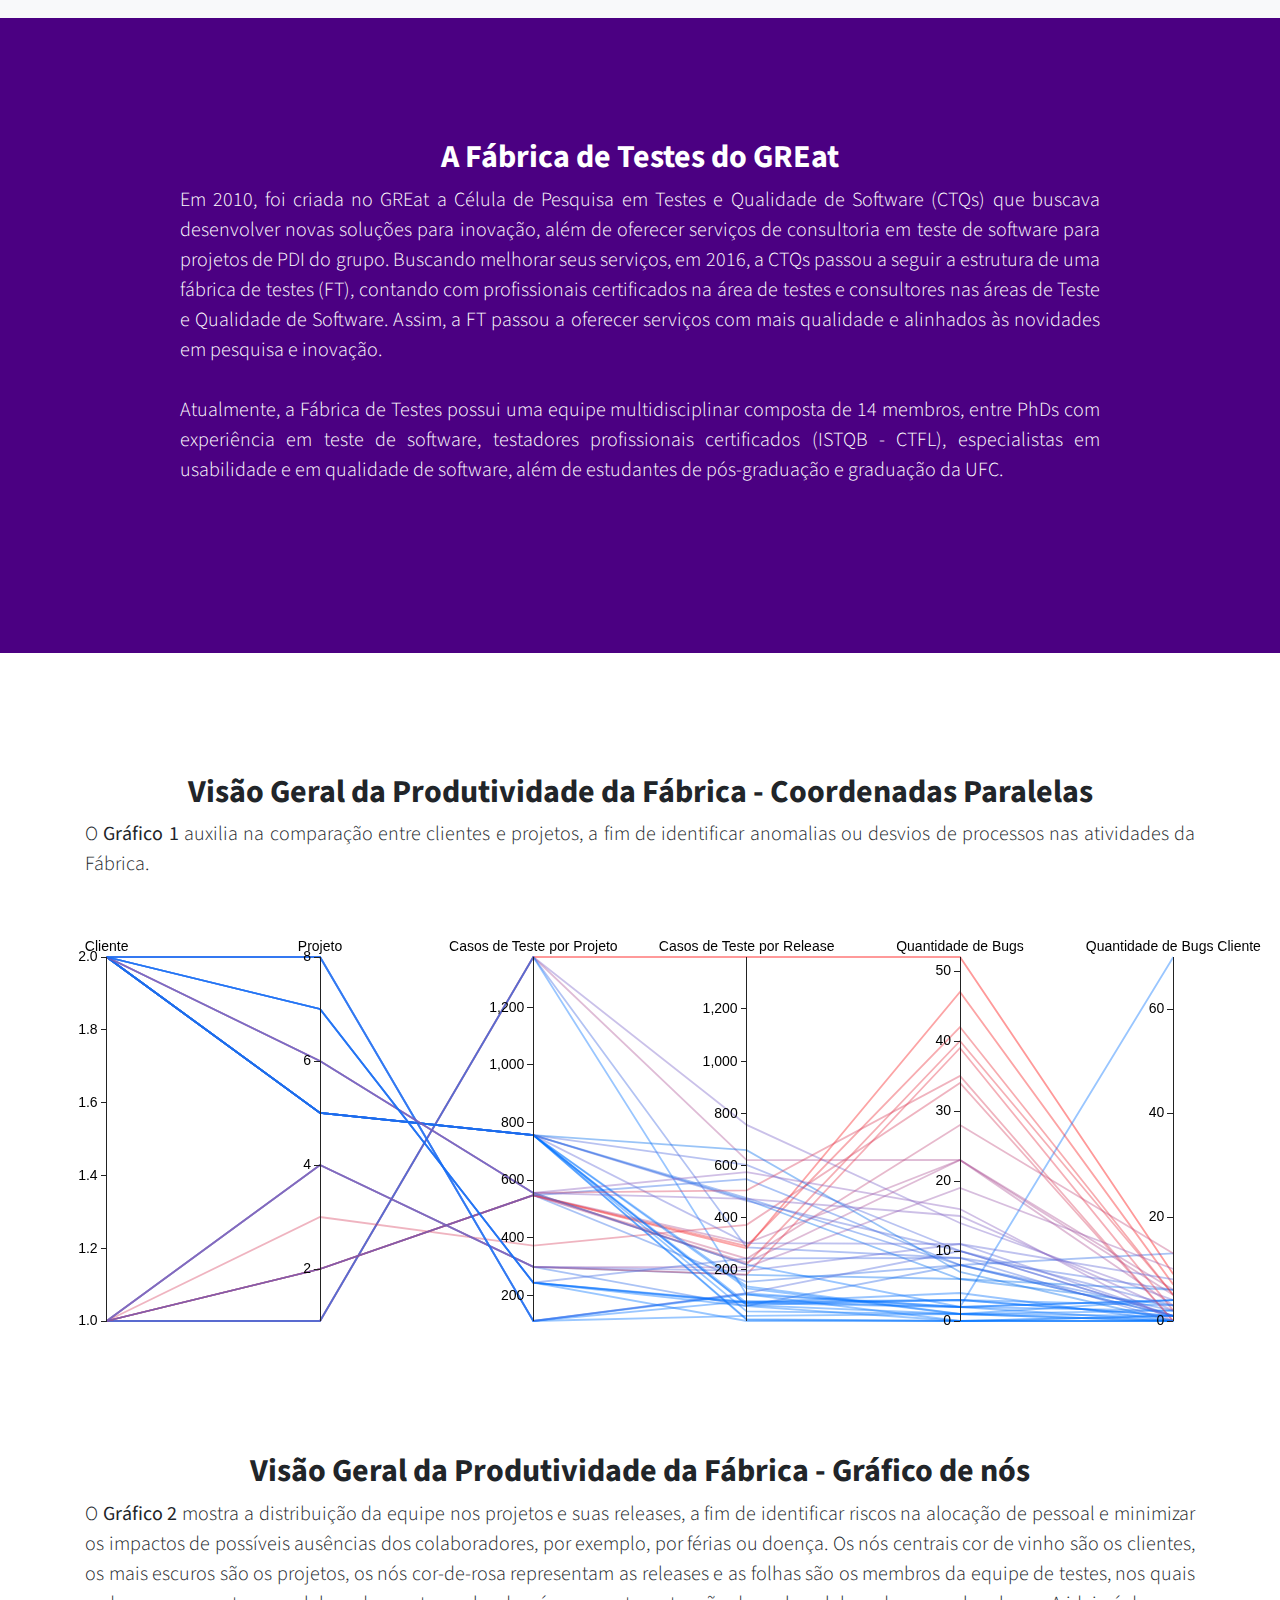
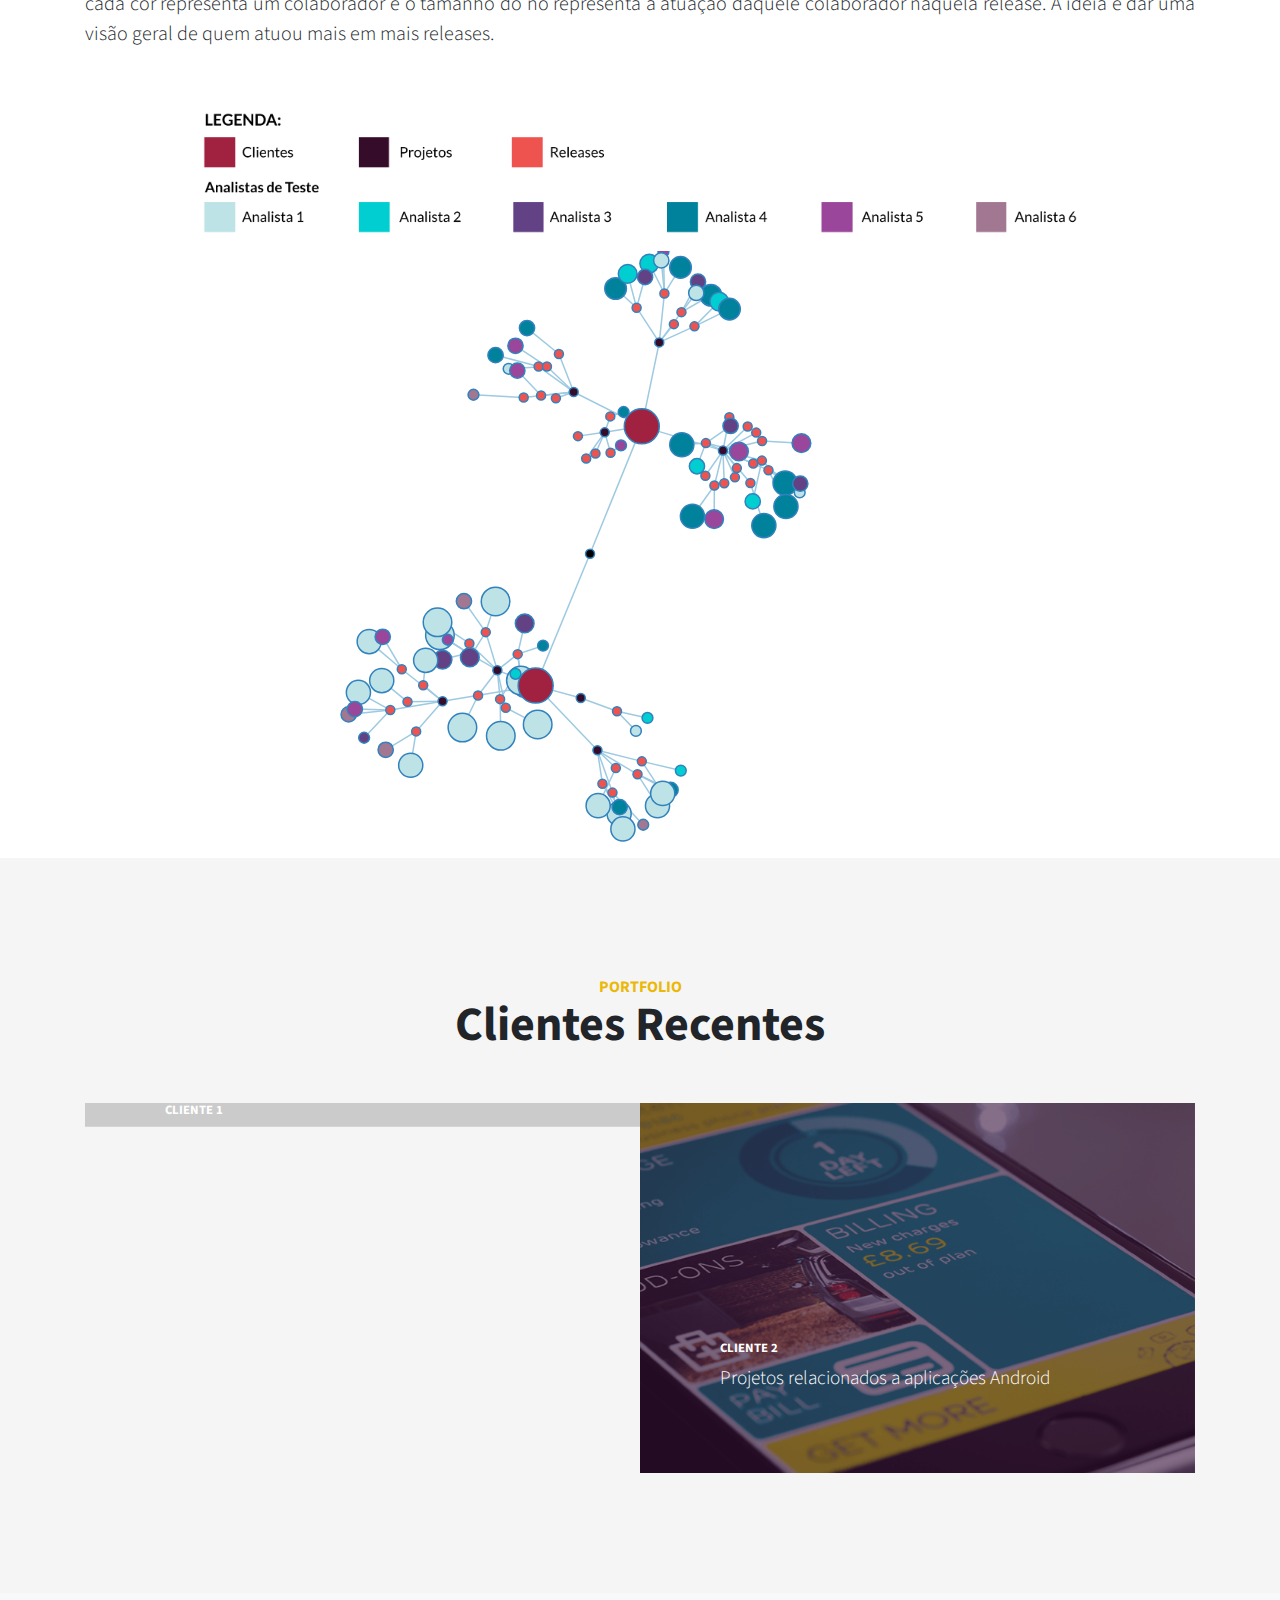
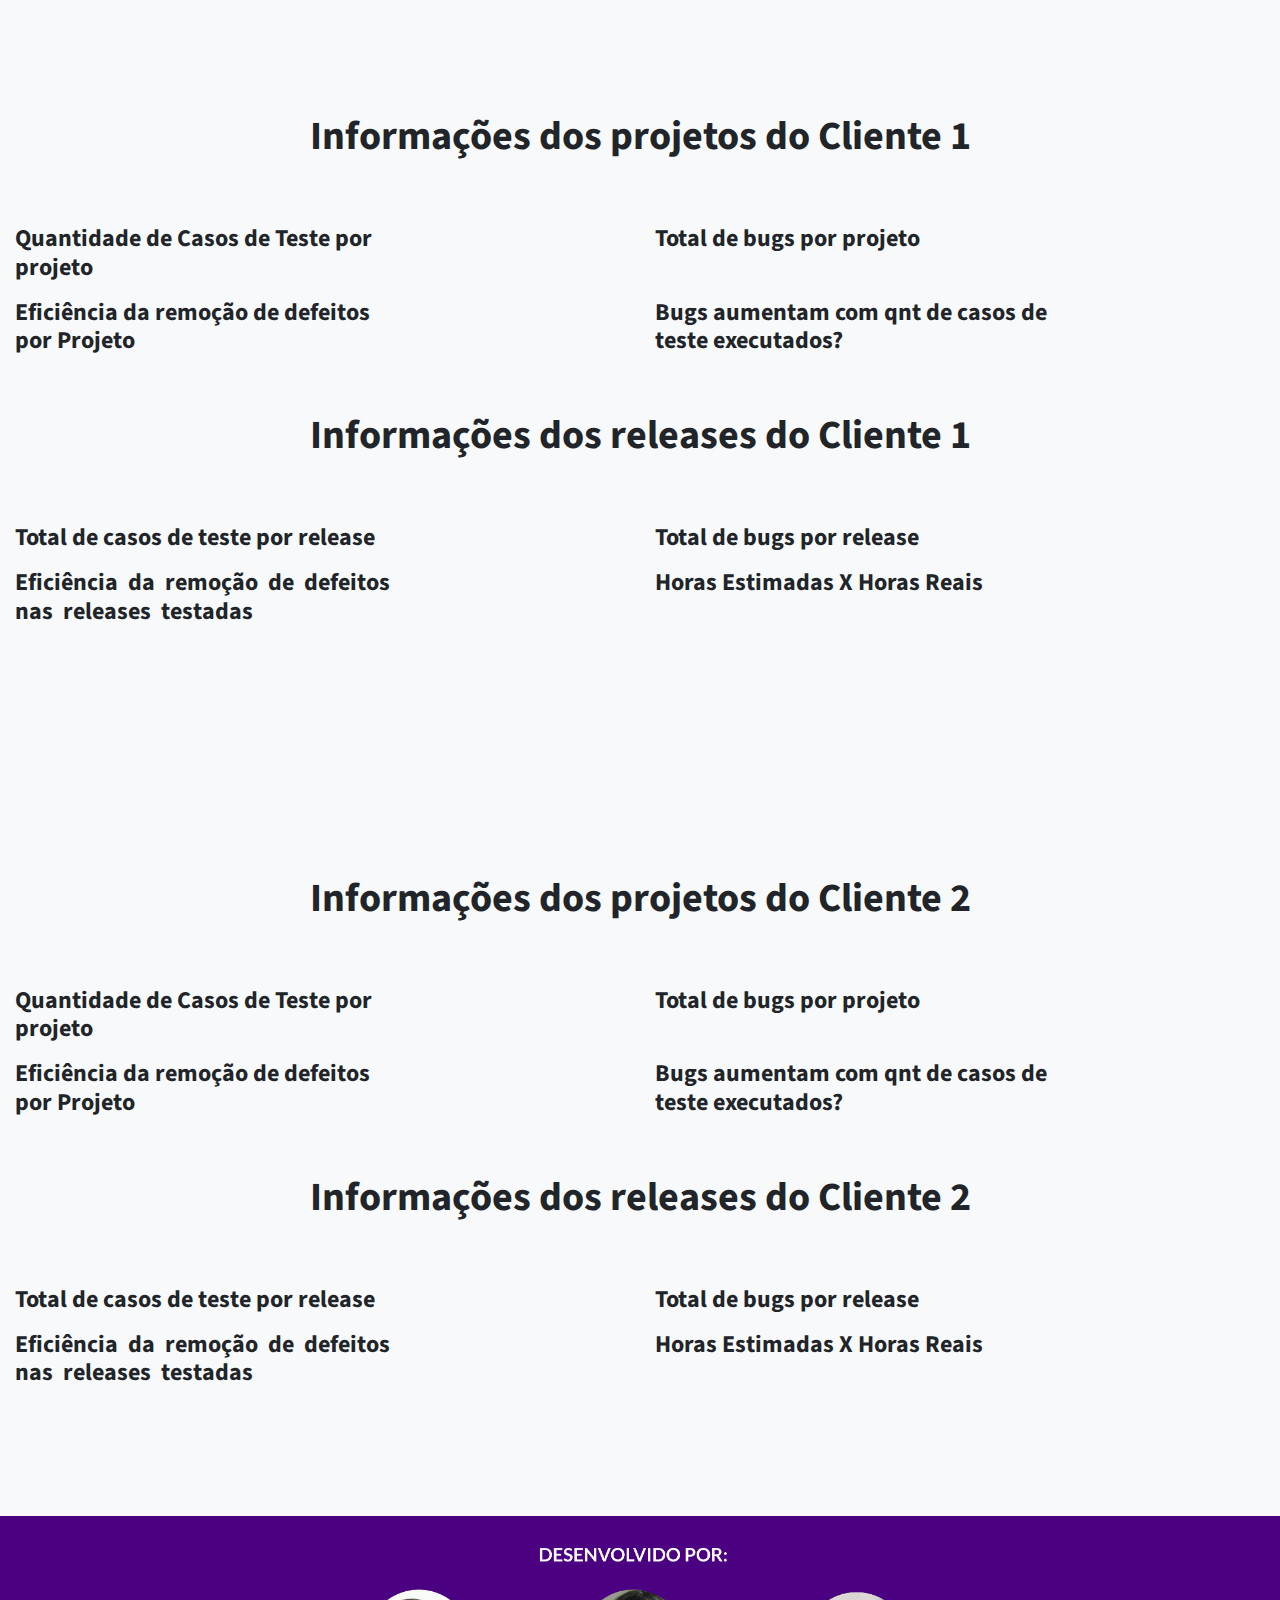
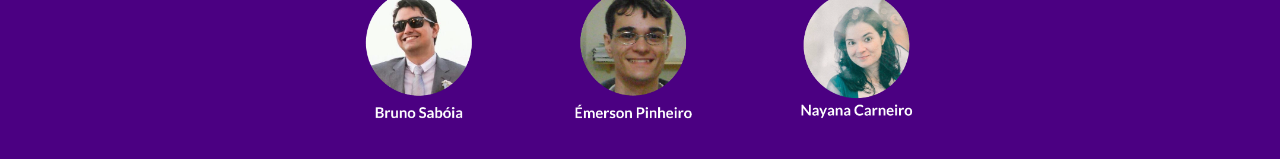
==== commit e13d3b2d: "Bubble chart" ====
--- a/Site Visualizacao/index.html
+++ b/Site Visualizacao/index.html
@@ -84,7 +84,7 @@
 
         </div>
 
-        <a class="btn btn-primary btn-xl js-scroll-trigger" href="#geral" style="color:#ffa345";>Sobre</a>
+        <a class="btn btn-primary btn-xl js-scroll-trigger" href="#geral" style="background-color:#ffa345; border-color:#ffa345; color: black;.btn-primary:hover{background-color:#ffa345;border-color:#ffa345}";>Sobre</a>
       </div>
       <div class="overlay"></div>
     </header>
--- a/Site Visualizacao/css/stylish-portfolio.min.css
+++ b/Site Visualizacao/css/stylish-portfolio.min.css
@@ -2,4 +2,4 @@
  * Start Bootstrap - Stylish Portfolio v4.0.0-beta.2 (https://startbootstrap.com/template-overviews/stylish-portfolio)
  * Copyright 2013-2017 Start Bootstrap
  * Licensed under MIT (https://github.com/BlackrockDigital/startbootstrap-stylish-portfolio/blob/master/LICENSE)
- */body,html{width:100%;height:100%}body{font-family:'Source Sans Pro'}.btn-xl{padding:1.25rem 2.5rem}.content-section{padding-top:7.5rem;padding-bottom:7.5rem}.content-section-heading h2{font-size:3rem}.content-section-heading h3{font-size:1rem;text-transform:uppercase}h1,h2,h3,h4,h5,h6{font-weight:700}.text-faded{color:rgba(255,255,255,.7)}.map{height:30rem}@media (max-width:992px){.map{height:75%}}.map iframe{pointer-events:none}.scroll-to-top{position:fixed;right:15px;bottom:15px;display:none;width:50px;height:50px;text-align:center;color:#fff;background:rgba(52,58,64,.5);line-height:45px}.scroll-to-top:focus,.scroll-to-top:hover{color:#fff}.scroll-to-top:hover{background:#343a40}.scroll-to-top i{font-weight:800}.masthead{min-height:30rem;position:relative;display:table;width:100%;height:auto;padding-top:8rem;padding-bottom:8rem;background:linear-gradient(90deg,rgba(255,255,255,.1) 0,rgba(255,255,255,.1) 100%),url(../img/bg03.jpg);background-position:center center;background-repeat:no-repeat;background-size:cover}.masthead h1{font-size:4rem;margin:0;padding:0}@media (min-width:992px){.masthead{height:100vh}.masthead h1{font-size:5.5rem}}#sidebar-wrapper{position:fixed;z-index:2;right:0;width:250px;height:100%;-webkit-transition:all .4s ease 0s;-moz-transition:all .4s ease 0s;-ms-transition:all .4s ease 0s;-o-transition:all .4s ease 0s;transition:all .4s ease 0s;transform:translateX(250px);background:#1d809f;border-left:1px solid rgba(255,255,255,.1)}.sidebar-nav{position:absolute;top:0;width:250px;margin:0;padding:0;list-style:none}.sidebar-nav li.sidebar-nav-item a{display:block;text-decoration:none;color:#fff;padding:15px}.sidebar-nav li a:hover{text-decoration:none;color:#fff;background:rgba(255,255,255,.2)}.sidebar-nav li a:active,.sidebar-nav li a:focus{text-decoration:none}.sidebar-nav>.sidebar-brand{font-size:1.2rem;background:rgba(52,58,64,.1);height:80px;line-height:50px;padding-top:15px;padding-bottom:15px;padding-left:15px}.sidebar-nav>.sidebar-brand a{color:#fff}.sidebar-nav>.sidebar-brand a:hover{color:#fff;background:0 0}#sidebar-wrapper.active{right:250px;width:250px;-webkit-transition:all .4s ease 0s;-moz-transition:all .4s ease 0s;-ms-transition:all .4s ease 0s;-o-transition:all .4s ease 0s;transition:all .4s ease 0s}.menu-toggle{position:fixed;right:15px;top:15px;width:50px;height:50px;text-align:center;color:#fff;background:rgba(52,58,64,.5);line-height:50px;z-index:999}.menu-toggle:focus,.menu-toggle:hover{color:#fff}.menu-toggle:hover{background:#343a40}.service-icon{background-color:#fff;color:#1d809f;height:7rem;width:7rem;display:block;line-height:7.5rem;font-size:2.25rem;box-shadow:0 3px 3px 0 rgba(0,0,0,.1)}.callout{padding:15rem 0;background:linear-gradient(90deg,rgba(255,255,255,.1) 0,rgba(255,255,255,.1) 100%),url(../img/bg-callout.jpg);background-position:center center;background-repeat:no-repeat;background-size:cover}.callout h2{font-size:3.5rem;font-weight:700;display:block;max-width:30rem}.portfolio-item{display:block;position:relative;overflow:hidden;max-width:530px;margin:auto auto 1rem}.portfolio-item .caption{display:flex;height:100%;width:100%;background-color:rgba(33,37,41,.2);position:absolute;top:0;bottom:0;z-index:1}.portfolio-item .caption .caption-content{color:#fff;margin:auto 2rem 2rem}.portfolio-item .caption .caption-content h2{font-size:.8rem;text-transform:uppercase}.portfolio-item .caption .caption-content p{font-weight:300;font-size:1.2rem}@media (min-width:992px){.portfolio-item{max-width:none;margin:0}.portfolio-item .caption{-webkit-transition:-webkit-clip-path .25s ease-out,background-color .7s;-webkit-clip-path:inset(0);clip-path:inset(0)}.portfolio-item .caption .caption-content{transition:opacity .25s;margin-left:5rem;margin-right:5rem;margin-bottom:5rem}.portfolio-item img{-webkit-transition:-webkit-clip-path .25s ease-out;-webkit-clip-path:inset(-1px);clip-path:inset(-1px)}.portfolio-item:hover img{-webkit-clip-path:inset(2rem);clip-path:inset(2rem)}.portfolio-item:hover .caption{background-color:rgba(29,128,159,.9);-webkit-clip-path:inset(2rem);clip-path:inset(2rem)}}footer.footer{padding-top:5rem;padding-bottom:5rem}footer.footer .social-link{display:block;height:4rem;width:4rem;line-height:4.3rem;font-size:1.5rem;background-color:#1d809f;transition:background-color .15s ease-in-out;box-shadow:0 3px 3px 0 rgba(0,0,0,.1)}footer.footer .social-link:hover{background-color:#155d74;text-decoration:none}a{color:#1d809f}a:active,a:focus,a:hover{color:#155d74}.btn-primary{background-color:#1d809f!important;border-color:#1d809f!important;color:#fff!important}.btn-primary:active,.btn-primary:focus,.btn-primary:hover{background-color:#155d74!important;border-color:#155d74!important}.btn-secondary{background-color:#ecb807!important;border-color:#ecb807!important;color:#fff!important}.btn-secondary:active,.btn-secondary:focus,.btn-secondary:hover{background-color:#ba9106!important;border-color:#ba9106!important}.btn-dark{color:#fff!important}.btn{box-shadow:0 3px 3px 0 rgba(0,0,0,.1);font-weight:700}.bg-primary{background-color:#1d809f!important}.text-primary{color:#1d809f!important}.text-secondary{color:#ecb807!important}+ */body,html{width:100%;height:100%}body{font-family:'Source Sans Pro'}.btn-xl{padding:1.25rem 2.5rem}.content-section{padding-top:7.5rem;padding-bottom:7.5rem}.content-section-heading h2{font-size:3rem}.content-section-heading h3{font-size:1rem;text-transform:uppercase}h1,h2,h3,h4,h5,h6{font-weight:700}.text-faded{color:rgba(255,255,255,.7)}.map{height:30rem}@media (max-width:992px){.map{height:75%}}.map iframe{pointer-events:none}.scroll-to-top{position:fixed;right:15px;bottom:15px;display:none;width:50px;height:50px;text-align:center;color:#fff;background:rgba(52,58,64,.5);line-height:45px}.scroll-to-top:focus,.scroll-to-top:hover{color:#fff}.scroll-to-top:hover{background:#343a40}.scroll-to-top i{font-weight:800}.masthead{min-height:30rem;position:relative;display:table;width:100%;height:auto;padding-top:8rem;padding-bottom:8rem;background:linear-gradient(90deg,rgba(255,255,255,.1) 0,rgba(255,255,255,.1) 100%),url(../img/bg03.jpg);background-position:center center;background-repeat:no-repeat;background-size:cover}.masthead h1{font-size:4rem;margin:0;padding:0}@media (min-width:992px){.masthead{height:100vh}.masthead h1{font-size:5.5rem}}#sidebar-wrapper{position:fixed;z-index:2;right:0;width:250px;height:100%;-webkit-transition:all .4s ease 0s;-moz-transition:all .4s ease 0s;-ms-transition:all .4s ease 0s;-o-transition:all .4s ease 0s;transition:all .4s ease 0s;transform:translateX(250px);background:#1d809f;border-left:1px solid rgba(255,255,255,.1)}.sidebar-nav{position:absolute;top:0;width:250px;margin:0;padding:0;list-style:none}.sidebar-nav li.sidebar-nav-item a{display:block;text-decoration:none;color:#fff;padding:15px}.sidebar-nav li a:hover{text-decoration:none;color:#fff;background:rgba(255,255,255,.2)}.sidebar-nav li a:active,.sidebar-nav li a:focus{text-decoration:none}.sidebar-nav>.sidebar-brand{font-size:1.2rem;background:rgba(52,58,64,.1);height:80px;line-height:50px;padding-top:15px;padding-bottom:15px;padding-left:15px}.sidebar-nav>.sidebar-brand a{color:#fff}.sidebar-nav>.sidebar-brand a:hover{color:#fff;background:0 0}#sidebar-wrapper.active{right:250px;width:250px;-webkit-transition:all .4s ease 0s;-moz-transition:all .4s ease 0s;-ms-transition:all .4s ease 0s;-o-transition:all .4s ease 0s;transition:all .4s ease 0s}.menu-toggle{position:fixed;right:15px;top:15px;width:50px;height:50px;text-align:center;color:#fff;background:rgba(52,58,64,.5);line-height:50px;z-index:999}.menu-toggle:focus,.menu-toggle:hover{color:#fff}.menu-toggle:hover{background:#343a40}.service-icon{background-color:#fff;color:#1d809f;height:7rem;width:7rem;display:block;line-height:7.5rem;font-size:2.25rem;box-shadow:0 3px 3px 0 rgba(0,0,0,.1)}.callout{padding:15rem 0;background:linear-gradient(90deg,rgba(255,255,255,.1) 0,rgba(255,255,255,.1) 100%),url(../img/bg-callout.jpg);background-position:center center;background-repeat:no-repeat;background-size:cover}.callout h2{font-size:3.5rem;font-weight:700;display:block;max-width:30rem}.portfolio-item{display:block;position:relative;overflow:hidden;max-width:530px;margin:auto auto 1rem}.portfolio-item .caption{display:flex;height:100%;width:100%;background-color:rgba(33,37,41,.2);position:absolute;top:0;bottom:0;z-index:1}.portfolio-item .caption .caption-content{color:#fff;margin:auto 2rem 2rem}.portfolio-item .caption .caption-content h2{font-size:.8rem;text-transform:uppercase}.portfolio-item .caption .caption-content p{font-weight:300;font-size:1.2rem}@media (min-width:992px){.portfolio-item{max-width:none;margin:0}.portfolio-item .caption{-webkit-transition:-webkit-clip-path .25s ease-out,background-color .7s;-webkit-clip-path:inset(0);clip-path:inset(0)}.portfolio-item .caption .caption-content{transition:opacity .25s;margin-left:5rem;margin-right:5rem;margin-bottom:5rem}.portfolio-item img{-webkit-transition:-webkit-clip-path .25s ease-out;-webkit-clip-path:inset(-1px);clip-path:inset(-1px)}.portfolio-item:hover img{-webkit-clip-path:inset(2rem);clip-path:inset(2rem)}.portfolio-item:hover .caption{background-color:rgba(29,128,159,.9);-webkit-clip-path:inset(2rem);clip-path:inset(2rem)}}footer.footer{padding-top:5rem;padding-bottom:5rem}footer.footer .social-link{display:block;height:4rem;width:4rem;line-height:4.3rem;font-size:1.5rem;background-color:#1d809f;transition:background-color .15s ease-in-out;box-shadow:0 3px 3px 0 rgba(0,0,0,.1)}footer.footer .social-link:hover{background-color:#155d74;text-decoration:none}a{color:#1d809f}a:active,a:focus,a:hover{color:#155d74}.btn-primary{background-color:#1d809f;border-color:#1d809f;color:#fff}.btn-primary:active,.btn-primary:focus,.btn-primary:hover{background-color:#155d74;border-color:#155d74}.btn-secondary{background-color:#ecb807!important;border-color:#ecb807!important;color:#fff!important}.btn-secondary:active,.btn-secondary:focus,.btn-secondary:hover{background-color:#ba9106!important;border-color:#ba9106!important}.btn-dark{color:#fff!important}.btn{box-shadow:0 3px 3px 0 rgba(0,0,0,.1);font-weight:700}.bg-primary{background-color:#1d809f!important}.text-primary{color:#1d809f!important}.text-secondary{color:#ecb807!important}